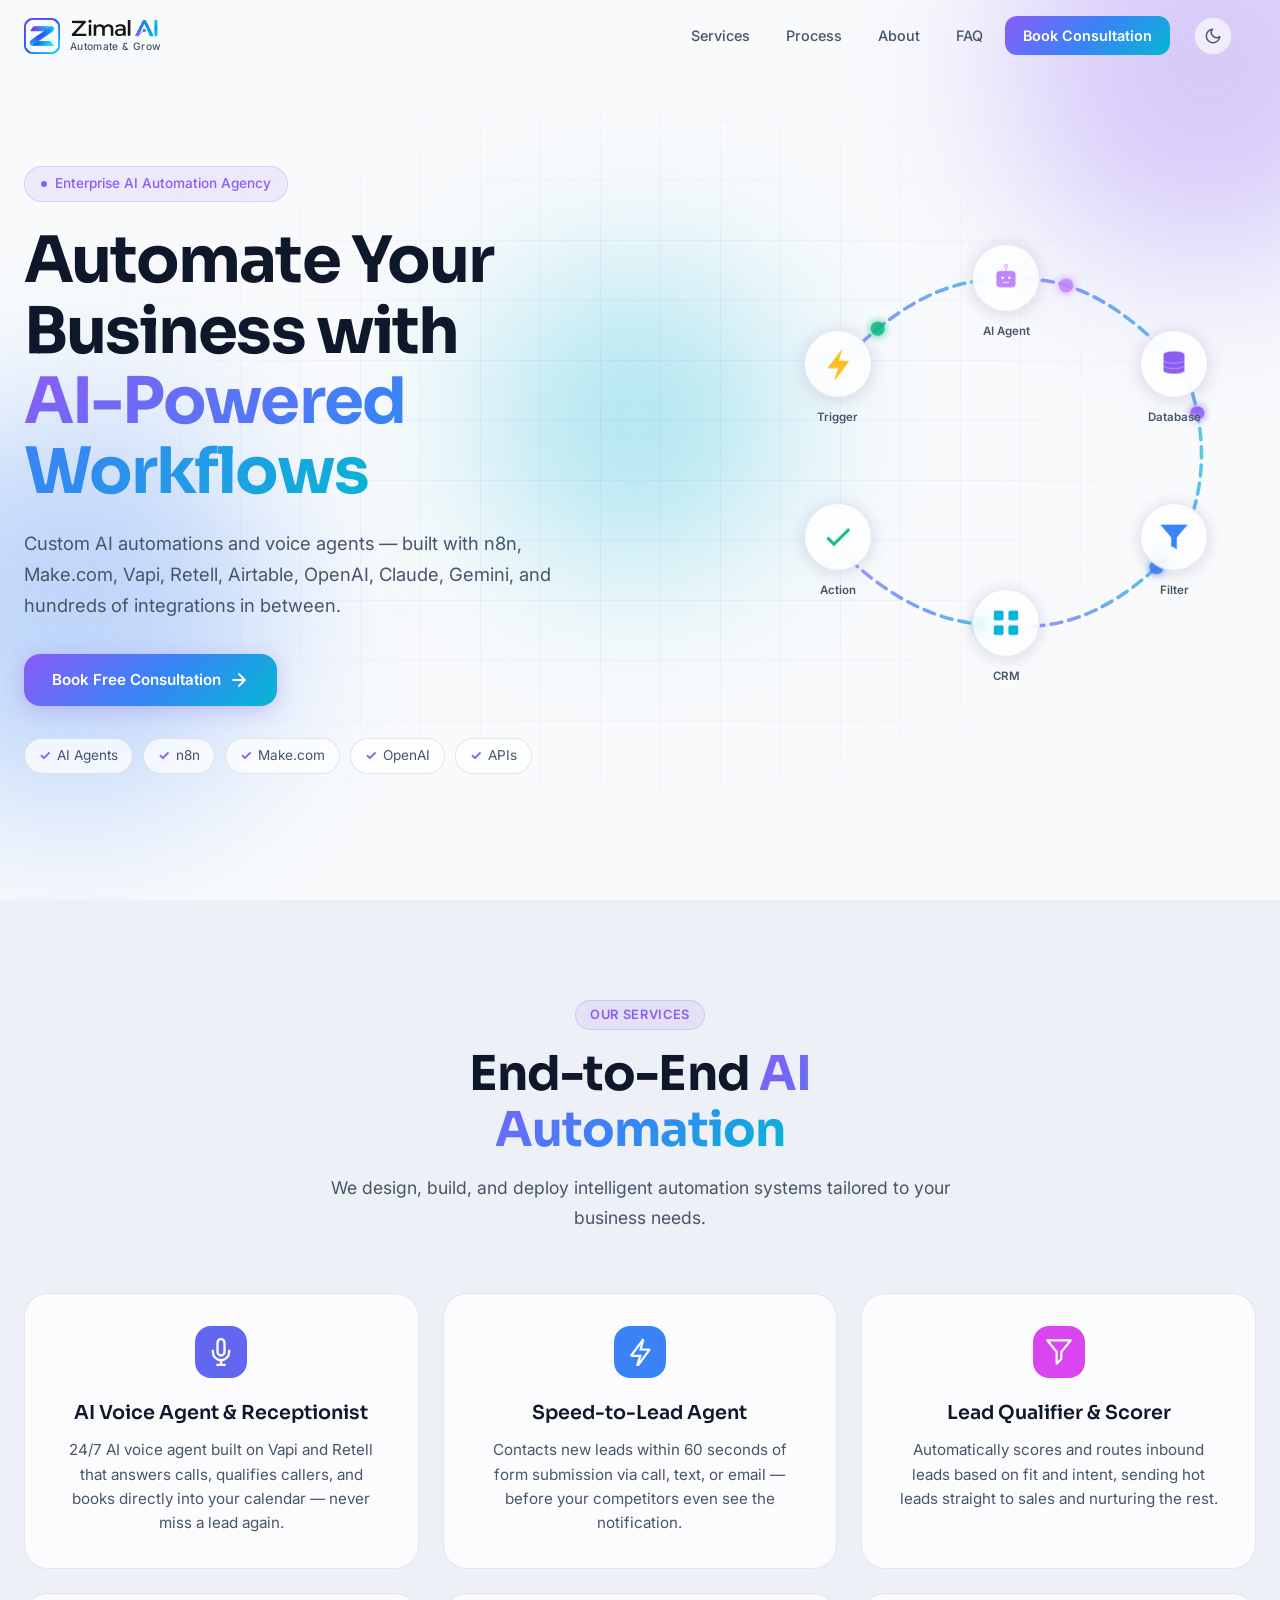
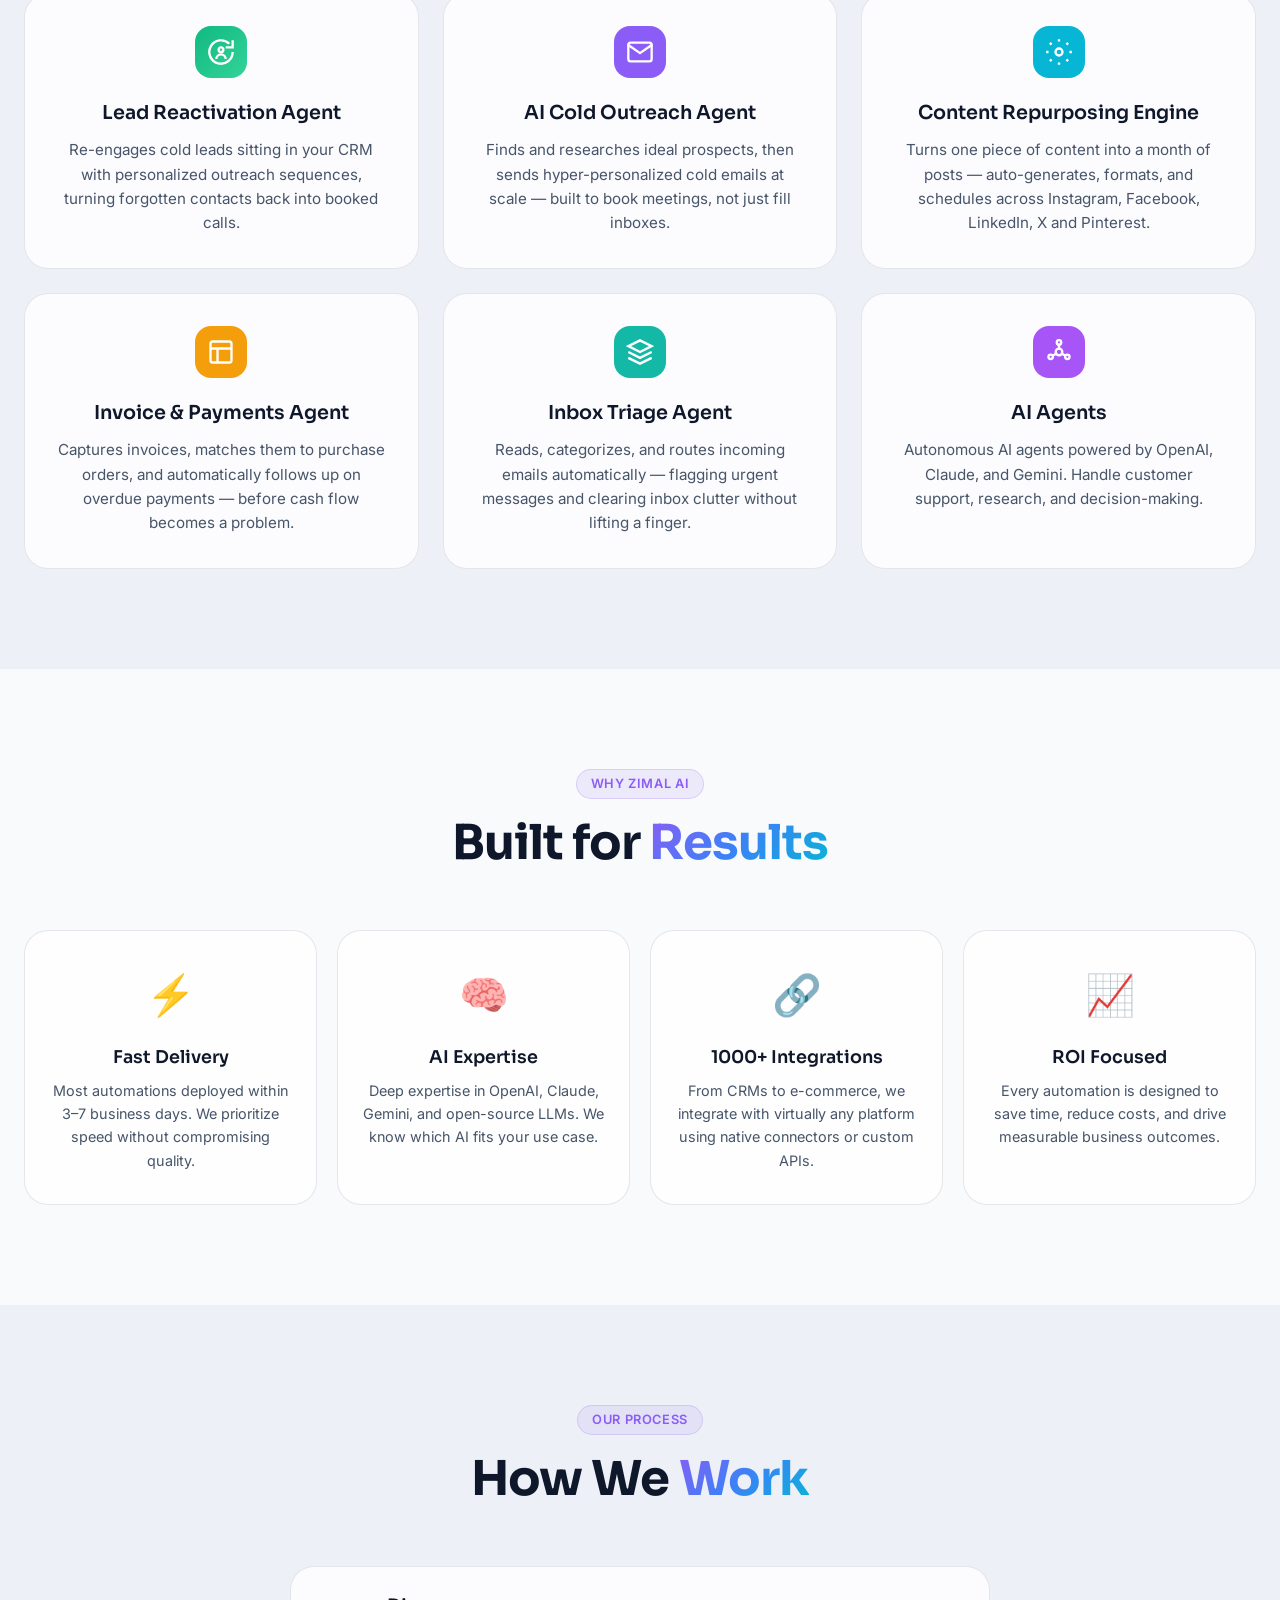
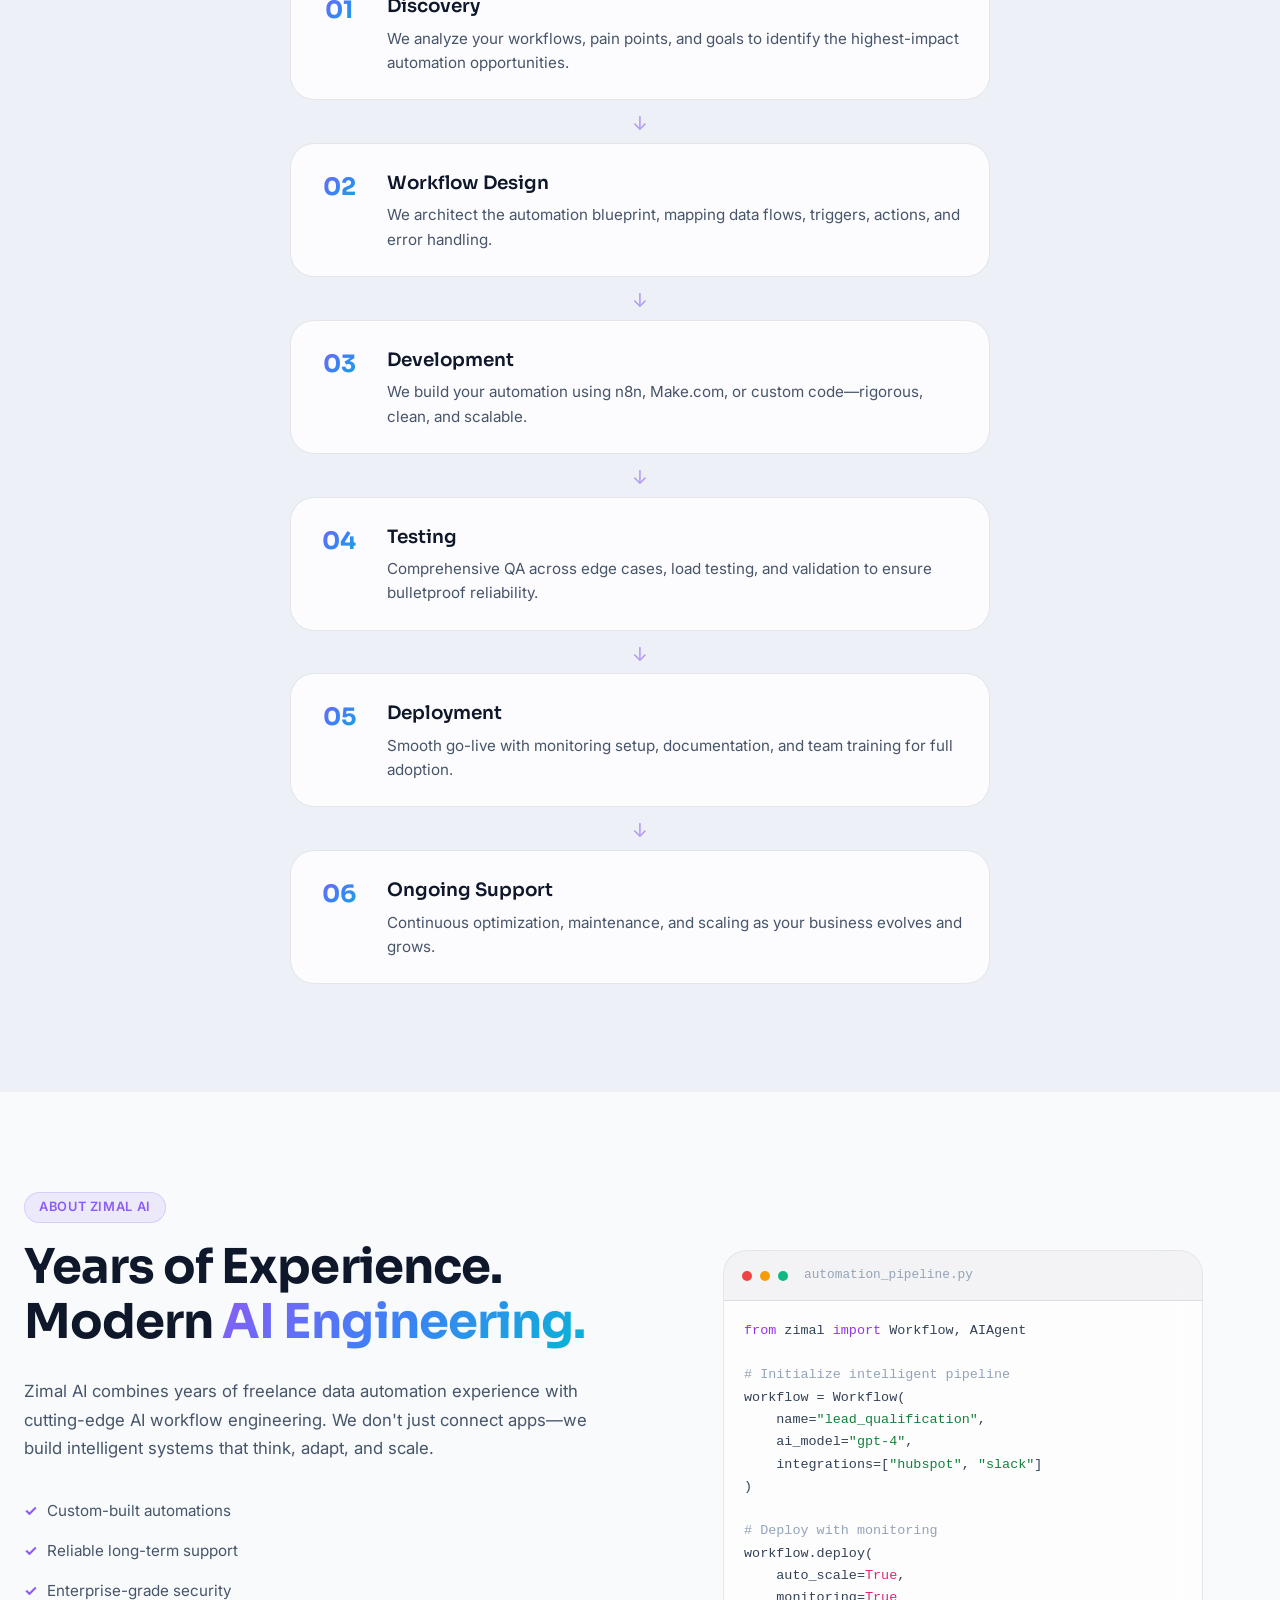
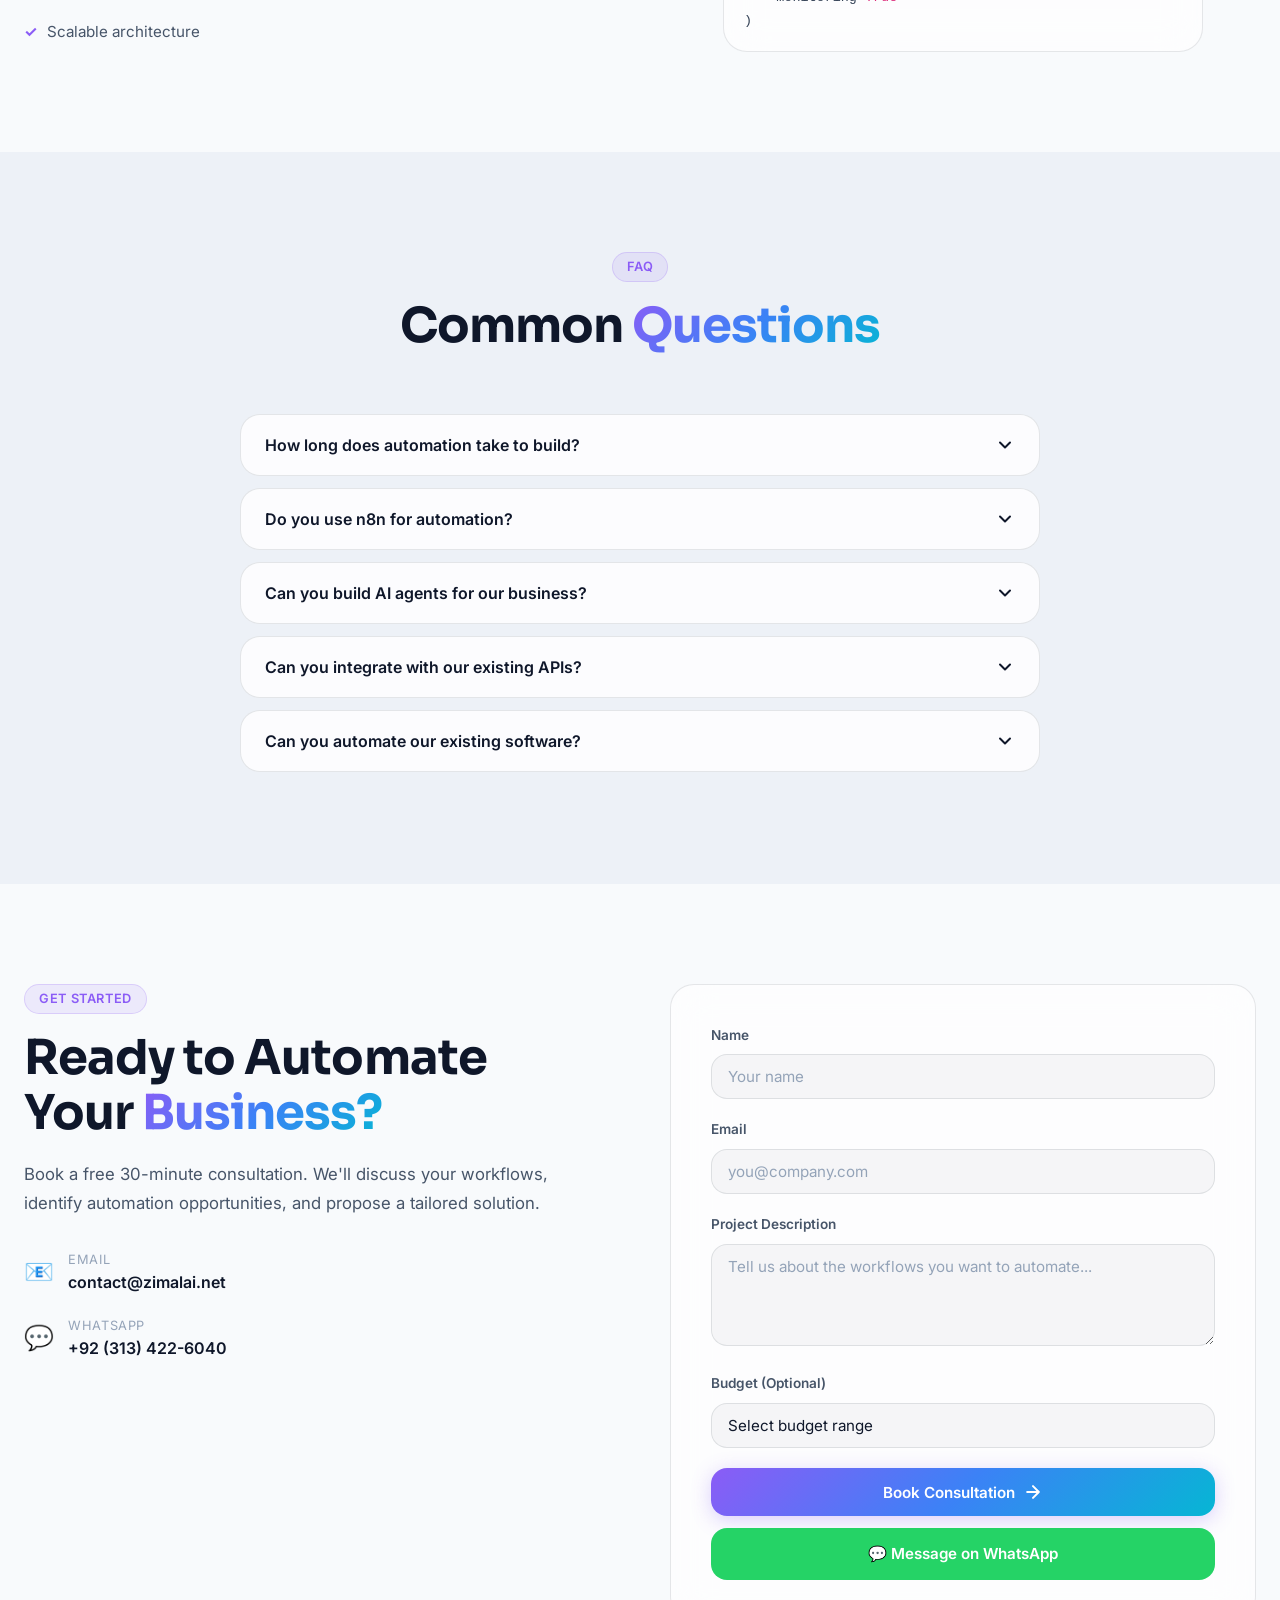
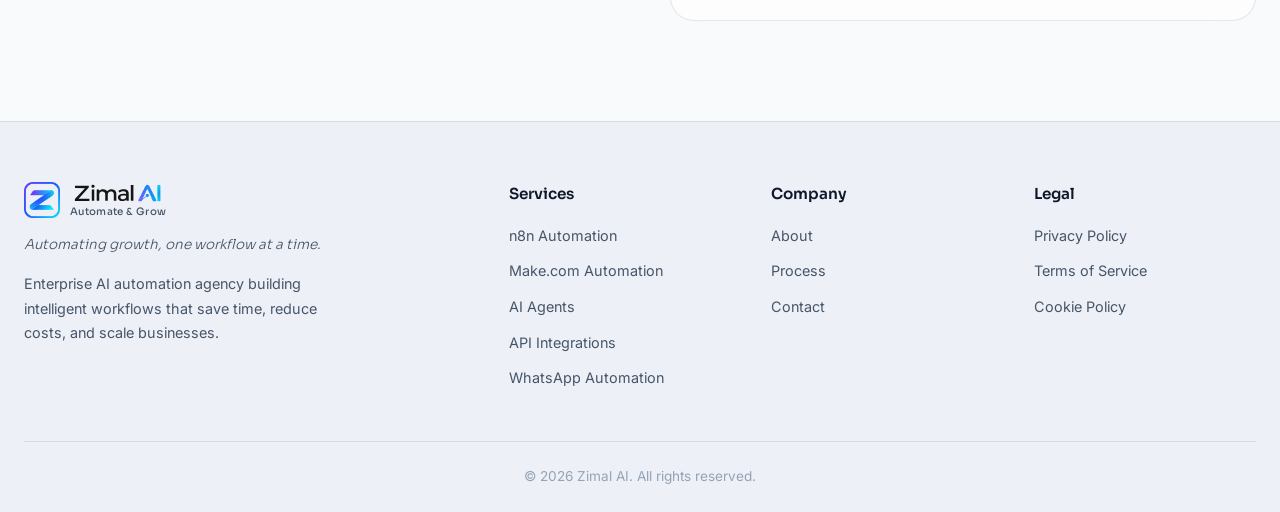
==== index.html @ da80bb8b "Initial website upload" ====
<!DOCTYPE html>
<html lang="en">
<head>
    <meta charset="UTF-8">
    <meta name="viewport" content="width=device-width, initial-scale=1.0">
    <script>
        /* Theme guard: only redirect when dark is EXPLICITLY stored.
           If storage is empty/unavailable (e.g. file://), stay on this page. */
        (function () {
            try {
                if (localStorage.getItem('zimal-theme') === 'dark') {
                    location.replace('dark-mode/index.html');
                }
            } catch (e) {}
        })();
    </script>

    <meta name="description" content="Zimal AI - Enterprise AI Automation Agency specializing in n8n, Make.com, AI Agents, and custom workflow automation.">
    <meta name="keywords" content="AI automation, n8n, Make.com, workflow automation, AI agents, API integration">
    <title>Zimal AI — Enterprise AI Automation Agency</title>
    <link rel="preconnect" href="https://fonts.googleapis.com">
    <link rel="preconnect" href="https://fonts.gstatic.com" crossorigin>
    <link href="https://fonts.googleapis.com/css2?family=Inter:wght@300;400;450;500;600;700;800;900&family=Sora:wght@400;500;600;700;800&display=swap" rel="stylesheet">
    <link href="https://fonts.googleapis.com/css2?family=Inter:wght@300;400;500;600;700;800;900&family=Outfit:wght@400;500;600;700;800&display=swap" rel="stylesheet">
    <link rel="stylesheet" href="css/style.css">
    <link rel="icon" type="image/png" href="img/favicon.png?v=3">
</head>
<body>
    <!-- Navigation -->
    <nav class="navbar" id="navbar">
        <div class="nav-container">
            <a href="#" class="nav-logo">
                <img src="img/favicon.png" alt="Zimal AI icon" class="logo-icon-img">
                <div class="logo-text-group">
                    <img src="img/logo-icon.svg" alt="Zimal AI" class="logo-wordmark-img">
                    <span class="logo-tagline">Automate <span class="amp">&amp;</span> Grow</span>
                </div>
            </a>
            <div class="nav-links" id="navLinks">
                <a href="#services" class="nav-link">Services</a>
                <a href="#process" class="nav-link">Process</a>
                <a href="#about" class="nav-link">About</a>
                <a href="#faq" class="nav-link">FAQ</a>
                <a href="#contact" class="nav-link nav-cta">Book Consultation</a>
            </div>
            <div class="nav-actions">
                <button class="theme-toggle" id="themeToggle" aria-label="Switch to dark mode" title="Switch to dark mode">
                    <svg width="18" height="18" viewBox="0 0 24 24" fill="none" stroke="currentColor" stroke-width="2" stroke-linecap="round" stroke-linejoin="round"><path d="M21 12.79A9 9 0 1 1 11.21 3 7 7 0 0 0 21 12.79z"/></svg>
                </button>
                <button class="nav-toggle" id="navToggle" aria-label="Toggle navigation">
                    <span></span><span></span><span></span>
                </button>
            </div>
        </div>
    </nav>

    <!-- Hero Section -->
    <section class="hero" id="hero">
        <div class="hero-bg">
            <div class="gradient-orb orb-1"></div>
            <div class="gradient-orb orb-2"></div>
            <div class="gradient-orb orb-3"></div>
        </div>
        <div class="hero-grid"></div>
        <div class="container hero-container">
            <div class="hero-content">
                <div class="hero-badge" data-animate="fade-up">
                    <span class="badge-dot"></span>
                    Enterprise AI Automation Agency
                </div>
                <h1 class="hero-title" data-animate="fade-up" data-delay="100">
                    Automate Your Business with<br>
                    <span class="gradient-text">AI-Powered Workflows</span>
                </h1>
                <p class="hero-subtitle" data-animate="fade-up" data-delay="200">
                    Custom AI automations and voice agents — built with n8n, Make.com, Vapi, Retell, Airtable, OpenAI, Claude, Gemini, and hundreds of integrations in between.
                </p>
                <div class="hero-ctas" data-animate="fade-up" data-delay="300">
                    <a href="#contact" class="btn btn-primary">
                        <span>Book Free Consultation</span>
                        <svg width="20" height="20" viewBox="0 0 20 20" fill="none"><path d="M4.167 10h11.666m0 0L10 4.167M15.833 10L10 15.833" stroke="currentColor" stroke-width="2" stroke-linecap="round" stroke-linejoin="round"/></svg>
                    </a>
                </div>
                <div class="hero-badges" data-animate="fade-up" data-delay="400">
                    <div class="tech-badge"><span class="check">✓</span> AI Agents</div>
                    <div class="tech-badge"><span class="check">✓</span> n8n</div>
                    <div class="tech-badge"><span class="check">✓</span> Make.com</div>
                    <div class="tech-badge"><span class="check">✓</span> OpenAI</div>
                    <div class="tech-badge"><span class="check">✓</span> APIs</div>
                </div>
            </div>
            <div class="hero-visual" data-animate="fade-left" data-delay="200">
                <div class="workflow-canvas">
                    <!--
                    ════════════════════════════════════════════════════════════════
                    WORKFLOW COORDINATE SYSTEM  —  6 NODES  —  SVG viewBox 400×300
                    ════════════════════════════════════════════════════════════════
                    Node Centers (SVG x,y  →  CSS left%, top%):
                    ┌───────────┬─────────────┬────────────┬─────────────┐
                    │ Node      │ SVG (x,y)   │ CSS left%  │ CSS top%    │
                    ├───────────┼─────────────┼────────────┼─────────────┤
                    │ Trigger   │ (63.9,184.2)│ 15.97%     │ 61.40%      │
                    │ AI Agent  │ (130.7,67.8)│ 32.67%     │ 22.60%      │
                    │ Database  │ (270.3,42.1)│ 67.58%     │ 14.03%      │
                    │ Filter    │ (357.6,122.2)│ 89.40%    │ 40.73%      │
                    │ CRM       │ (307.8,231.5)│ 76.95%    │ 77.17%      │
                    │ Action    │ (146.7,250.8)│ 36.67%    │ 83.60%      │
                    └───────────┴─────────────┴────────────┴─────────────┘
                    NOTE: All coordinates rotated 10° clockwise around (200,150)
                    ════════════════════════════════════════════════════════════════
                    -->

                    <!-- Node 1: Trigger — Golden Yellow fill + hairline white outline -->
                    <div class="workflow-node node-trigger" data-node="1">
                        <div class="node-circle">
                            <svg width="32" height="32" viewBox="0 0 24 24" fill="#FBBF24" stroke="#FBBF24" stroke-width="0.3" stroke-linejoin="round">
                                <path d="M14.35 1.8 4.7 14.7a.34.34 0 0 0 .27.54h7.34l-2.62 7.91a.34.34 0 0 0 .61.25l9.61-12.97a.34.34 0 0 0-.27-.54l-7.09-.06 2.14-7.98a.34.34 0 0 0-.32-.32Z"/>
                            </svg>
                        </div>
                        <div class="node-label">Trigger</div>
                    </div>

                    <!-- Node 2: AI Agent — Clean robot face + hairline white outline -->
                    <div class="workflow-node node-ai" data-node="2">
                        <div class="node-circle">
                            <svg width="32" height="32" viewBox="0 0 24 24" fill="#C084FC" stroke="#C084FC" stroke-width="0.3" stroke-linejoin="round">
                                <!-- Antenna -->
                                <line x1="12" y1="3" x2="12" y2="7" stroke="#C084FC" stroke-width="0.6" stroke-linecap="round"/>
                                <circle cx="12" cy="3" r="1.2" fill="white" stroke="#C084FC" stroke-width="0.6"/>
                                <!-- Head -->
                                <rect x="5" y="7" width="14" height="12" rx="2.5"/>
                                <!-- Eyes (small, proportional) -->
                                <circle cx="9.5" cy="12" r="1" fill="white" stroke="none"/>
                                <circle cx="14.5" cy="12" r="1" fill="white" stroke="none"/>
                                <!-- Mouth (thin line) -->
                                <line x1="10" y1="15.5" x2="14" y2="15.5" stroke="white" stroke-width="0.6" stroke-linecap="round"/>
                            </svg>
                        </div>
                        <div class="node-label">AI Agent</div>
                    </div>

                    <!-- Node 3: Database — 4-stack cylinder + hairline white outline -->
                    <div class="workflow-node node-db" data-node="3">
                        <div class="node-circle">
                            <svg width="32" height="32" viewBox="0 0 24 24" fill="#8B5CF6" stroke="white" stroke-width="0.3" stroke-linejoin="round">
                                <!-- Top cap -->
                                <ellipse cx="12" cy="5" rx="8" ry="2.5"/>
                                <!-- Side outline -->
                                <path d="M4 5v12c0 1.38 3.58 2.5 8 2.5s8-1.12 8-2.5V5"/>
                                <!-- Stack lines -->
                                <path d="M4 9c0 1.38 3.58 2.5 8 2.5s8-1.12 8-2.5"/>
                                <path d="M4 13c0 1.38 3.58 2.5 8 2.5s8-1.12 8-2.5"/>
                                <path d="M4 17c0 1.38 3.58 2.5 8 2.5s8-1.12 8-2.5"/>
                            </svg>
                        </div>
                        <div class="node-label">Database</div>
                    </div>

                    <!-- Node 4: Filter — Blue fill + hairline white outline -->
                    <div class="workflow-node node-filter" data-node="4">
                        <div class="node-circle">
                            <svg width="32" height="32" viewBox="0 0 24 24" fill="#3B82F6" stroke="#3B82F6" stroke-width="0.3" stroke-linejoin="round">
                                <polygon points="22 3 2 3 10 12.46 10 19 14 21 14 12.46 22 3"/>
                            </svg>
                        </div>
                        <div class="node-label">Filter</div>
                    </div>

                    <!-- Node 5: CRM — Cyan fill + hairline white outline -->
                    <div class="workflow-node node-crm" data-node="5">
                        <div class="node-circle">
                            <svg width="32" height="32" viewBox="0 0 24 24" fill="#06B6D4" stroke="#06B6D4" stroke-width="0.3" stroke-linejoin="round">
                                <rect x="3" y="3" width="7" height="7" rx="1"/>
                                <rect x="14" y="3" width="7" height="7" rx="1"/>
                                <rect x="14" y="14" width="7" height="7" rx="1"/>
                                <rect x="3" y="14" width="7" height="7" rx="1"/>
                            </svg>
                        </div>
                        <div class="node-label">CRM</div>
                    </div>

                    <!-- Node 6: Action — Proper checkmark tick + hairline white outline -->
                    <div class="workflow-node node-action" data-node="6">
                        <div class="node-circle">
                            <svg width="32" height="32" viewBox="0 0 24 24" fill="#10B981" stroke="#10B981" stroke-width="0.3" stroke-linecap="round" stroke-linejoin="round">
                                <path d="M9 16.17L4.83 12l-1.42 1.41L9 19 21 7l-1.41-1.41L9 16.17z"/>
                            </svg>
                        </div>
                        <div class="node-label">Action</div>
                    </div>

                    <!-- SVG Connection Lines -->
                    <svg class="connection-lines" viewBox="0 0 400 300" preserveAspectRatio="xMidYMid meet">
                        <defs>
                            <linearGradient id="lineGrad" x1="0%" y1="0%" x2="100%" y2="0%">
                                <stop offset="0%" stop-color="#8B5CF6" stop-opacity="0.9"/>
                                <stop offset="50%" stop-color="#3B82F6" stop-opacity="0.95"/>
                                <stop offset="100%" stop-color="#06B6D4" stop-opacity="0.9"/>
                            </linearGradient>
                            <filter id="lineGlow" x="-50%" y="-50%" width="200%" height="200%">
                                <feGaussianBlur stdDeviation="3" result="blur"/>
                                <feMerge>
                                    <feMergeNode in="blur"/>
                                    <feMergeNode in="SourceGraphic"/>
                                </feMerge>
                            </filter>
                        </defs>

                        <!-- 1. Trigger(63.9,184.2) → AI Agent(130.7,67.8) -->
                        <path class="conn-line" d="M70,99 Q136,21 200,26" />

                        <!-- 2. AI Agent(130.7,67.8) → Database(270.3,42.1) -->
                        <path class="conn-line" d="M200,26 Q264,17 329.1,94" />

                        <!-- 3. Database(270.3,42.1) → Filter(357.6,122.2) -->
                        <path class="conn-line" d="M329.1,94 Q352,157.5 325.1,213" />

                        <!-- 4. Filter(357.6,122.2) → CRM(307.8,231.5) -->
                        <path class="conn-line" d="M325.1,213 Q264,281 200,272" />

                        <!-- 5. CRM(307.8,231.5) → Action(146.7,250.8) -->
                        <path class="conn-line" d="M200,272 Q136,275 79,216" />

                        <!-- Animated Data Packets -->
                        <circle class="data-packet" r="5" fill="#10B981" filter="url(#lineGlow)">
                            <animateMotion dur="2.0s" repeatCount="indefinite" path="M70,99 Q136,21 200,26"/>
                        </circle>
                        <circle class="data-packet" r="5" fill="#C084FC" filter="url(#lineGlow)">
                            <animateMotion dur="2.1s" repeatCount="indefinite" path="M200,26 Q264,17 329.1,94"/>
                        </circle>
                        <circle class="data-packet" r="5" fill="#8B5CF6" filter="url(#lineGlow)">
                            <animateMotion dur="2.2s" repeatCount="indefinite" path="M329.1,94 Q352,157.5 325.1,213"/>
                        </circle>
                        <circle class="data-packet" r="5" fill="#3B82F6" filter="url(#lineGlow)">
                            <animateMotion dur="2.3s" repeatCount="indefinite" path="M325.1,213 Q264,281 200,272"/>
                        </circle>
                        <circle class="data-packet" r="5" fill="#06B6D4" filter="url(#lineGlow)">
                            <animateMotion dur="2.4s" repeatCount="indefinite" path="M200,272 Q136,275 79,216"/>
                        </circle>
                    </svg>
                </div>
            </div>
        </div>
    </section>

    <!-- Services Section -->
    <section class="services" id="services">
        <div class="container">
            <div class="section-header" data-animate="fade-up">
                <span class="section-tag">Our Services</span>
                <h2 class="section-title">End-to-End <span class="gradient-text">AI Automation</span></h2>
                <p class="section-subtitle">We design, build, and deploy intelligent automation systems tailored to your business needs.</p>
            </div>
            <div class="services-grid">
                <div class="service-card" data-animate="fade-up" data-delay="0">
                    <div class="service-icon" style="background: linear-gradient(135deg, #6366F1 0%, #6366F1 100%);">
                        <svg width="28" height="28" viewBox="0 0 24 24" fill="none" stroke="white" stroke-width="2"><path d="M12 1a3 3 0 0 0-3 3v8a3 3 0 0 0 6 0V4a3 3 0 0 0-3-3z"/><path d="M19 10v2a7 7 0 0 1-14 0v-2"/><line x1="12" y1="19" x2="12" y2="23"/><line x1="8" y1="23" x2="16" y2="23"/></svg>
                    </div>
                    <h3>AI Voice Agent & Receptionist</h3>
                    <p>24/7 AI voice agent built on Vapi and Retell that answers calls, qualifies callers, and books directly into your calendar — never miss a lead again.</p>
                </div>
                <div class="service-card" data-animate="fade-up" data-delay="100">
                    <div class="service-icon" style="background: linear-gradient(135deg, #3B82F6 0%, #3B82F6 100%);">
                        <svg width="28" height="28" viewBox="0 0 24 24" fill="none" stroke="white" stroke-width="1.9"><path d="M14.35 1.8 4.7 14.7a.34.34 0 0 0 .27.54h7.34l-2.62 7.91a.34.34 0 0 0 .61.25l9.61-12.97a.34.34 0 0 0-.27-.54l-7.09-.06 2.14-7.98a.34.34 0 0 0-.32-.32Z"/></svg>
                    </div>
                    <h3>Speed-to-Lead Agent</h3>
                    <p>Contacts new leads within 60 seconds of form submission via call, text, or email — before your competitors even see the notification.</p>
                </div>
                <div class="service-card" data-animate="fade-up" data-delay="200">
                    <div class="service-icon" style="background: linear-gradient(135deg, #D946EF 0%, #D946EF 100%);">
                        <svg width="28" height="28" viewBox="0 0 24 24" fill="none" stroke="white" stroke-width="1.9" stroke-linecap="round" stroke-linejoin="round"><path d="M2 2h20l-8 10v6l-4 4v-10L2 2z"/></svg>
                    </div>
                    <h3>Lead Qualifier & Scorer</h3>
                    <p>Automatically scores and routes inbound leads based on fit and intent, sending hot leads straight to sales and nurturing the rest.</p>
                </div>
                <div class="service-card" data-animate="fade-up" data-delay="300">
                    <div class="service-icon" style="background: linear-gradient(135deg, #10B981 0%, #34D399 100%);">
                        <svg width="28" height="28" viewBox="0 0 24 24" fill="none" stroke="white" stroke-width="2"><path d="M22 12a10 10 0 1 1-2.93-7.07"/><path d="M22 2v6h-6"/><circle cx="12" cy="10" r="2"/><path d="M8 18a4 4 0 0 1 8 0"/></svg>
                    </div>
                    <h3>Lead Reactivation Agent</h3>
                    <p>Re-engages cold leads sitting in your CRM with personalized outreach sequences, turning forgotten contacts back into booked calls.</p>
                </div>
                <div class="service-card" data-animate="fade-up" data-delay="400">
                    <div class="service-icon" style="background: linear-gradient(135deg, #8B5CF6 0%, #8B5CF6 100%);">
                        <svg width="28" height="28" viewBox="0 0 24 24" fill="none" stroke="white" stroke-width="2" stroke-linecap="round" stroke-linejoin="round"><rect x="2" y="4" width="20" height="16" rx="2"/><path d="m2 6 10 7L22 6"/></svg>
                    </div>
                    <h3>AI Cold Outreach Agent</h3>
                    <p>Finds and researches ideal prospects, then sends hyper-personalized cold emails at scale — built to book meetings, not just fill inboxes.</p>
                </div>
                <div class="service-card" data-animate="fade-up" data-delay="500">
                    <div class="service-icon" style="background: linear-gradient(135deg, #06B6D4 0%, #06B6D4 100%);">
                        <svg width="28" height="28" viewBox="0 0 24 24" fill="none" stroke="white" stroke-width="2"><circle cx="12" cy="12" r="3"/><path d="M12 1v2m0 18v2M4.22 4.22l1.42 1.42m12.72 12.72l1.42 1.42M1 12h2m18 0h2M4.22 19.78l1.42-1.42M18.36 5.64l1.42-1.42"/></svg>
                    </div>
                    <h3>Content Repurposing Engine</h3>
                    <p>Turns one piece of content into a month of posts — auto-generates, formats, and schedules across Instagram, Facebook, LinkedIn, X and Pinterest.</p>
                </div>
                <div class="service-card" data-animate="fade-up" data-delay="500">
                    <div class="service-icon" style="background: linear-gradient(135deg, #F59E0B 0%, #F59E0B 100%);">
                        <svg width="28" height="28" viewBox="0 0 24 24" fill="none" stroke="white" stroke-width="2"><rect x="3" y="3" width="18" height="18" rx="2"/><path d="M3 9h18"/><path d="M9 21V9"/></svg>
                    </div>
                    <h3>Invoice & Payments Agent</h3>
                    <p>Captures invoices, matches them to purchase orders, and automatically follows up on overdue payments — before cash flow becomes a problem.</p>
                </div>
                <div class="service-card" data-animate="fade-up" data-delay="500">
                    <div class="service-icon" style="background: linear-gradient(135deg, #14B8A6 0%, #14B8A6 100%);">
                        <svg width="28" height="28" viewBox="0 0 24 24" fill="none" stroke="white" stroke-width="2"><path d="M12 2L2 7l10 5 10-5-10-5z"/><path d="M2 17l10 5 10-5"/><path d="M2 12l10 5 10-5"/></svg>
                    </div>
                    <h3>Inbox Triage Agent</h3>
                    <p>Reads, categorizes, and routes incoming emails automatically — flagging urgent messages and clearing inbox clutter without lifting a finger.</p>
                </div>
                <div class="service-card" data-animate="fade-up" data-delay="500">
                    <div class="service-icon" style="background: linear-gradient(135deg, #A855F7 0%, #A855F7 100%);">
                        <svg width="28" height="28" viewBox="0 0 24 24" fill="none" stroke="white" stroke-width="2" stroke-linecap="round" stroke-linejoin="round"><circle cx="12" cy="12" r="2.85"/><circle cx="12" cy="3.75" r="1.9"/><circle cx="4.85" cy="16.15" r="1.9"/><circle cx="19.15" cy="16.15" r="1.9"/><path d="M12 9.15V5.65M9.55 13.45l-2.8 1.65M14.45 13.45l2.8 1.65"/></svg>
                    </div>
                    <h3>AI Agents</h3>
                    <p>Autonomous AI agents powered by OpenAI, Claude, and Gemini. Handle customer support, research, and decision-making.</p>
                </div>
            </div>
        </div>
    </section>

    <!-- Why Choose Us -->
    <section class="why-us" id="why-us">
        <div class="container">
            <div class="section-header" data-animate="fade-up">
                <span class="section-tag">Why Zimal AI</span>
                <h2 class="section-title">Built for <span class="gradient-text">Results</span></h2>
            </div>
            <div class="why-grid">
                <div class="why-card" data-animate="fade-up" data-delay="0">
                    <div class="why-icon">⚡</div>
                    <h3>Fast Delivery</h3>
                    <p>Most automations deployed within 3–7 business days. We prioritize speed without compromising quality.</p>
                </div>
                <div class="why-card" data-animate="fade-up" data-delay="100">
                    <div class="why-icon">🧠</div>
                    <h3>AI Expertise</h3>
                    <p>Deep expertise in OpenAI, Claude, Gemini, and open-source LLMs. We know which AI fits your use case.</p>
                </div>
                <div class="why-card" data-animate="fade-up" data-delay="200">
                    <div class="why-icon">🔗</div>
                    <h3>1000+ Integrations</h3>
                    <p>From CRMs to e-commerce, we integrate with virtually any platform using native connectors or custom APIs.</p>
                </div>
                <div class="why-card" data-animate="fade-up" data-delay="300">
                    <div class="why-icon">📈</div>
                    <h3>ROI Focused</h3>
                    <p>Every automation is designed to save time, reduce costs, and drive measurable business outcomes.</p>
                </div>
            </div>
        </div>
    </section>

    <!-- Process Section -->
    <section class="process" id="process">
        <div class="container">
            <div class="section-header" data-animate="fade-up">
                <span class="section-tag">Our Process</span>
                <h2 class="section-title">How We <span class="gradient-text">Work</span></h2>
            </div>
            <div class="process-timeline">
                <div class="process-step" data-animate="fade-up" data-delay="0">
                    <div class="step-number">01</div>
                    <div class="step-content">
                        <h3>Discovery</h3>
                        <p>We analyze your workflows, pain points, and goals to identify the highest-impact automation opportunities.</p>
                    </div>
                </div>
                <div class="process-arrow">↓</div>
                <div class="process-step" data-animate="fade-up" data-delay="100">
                    <div class="step-number">02</div>
                    <div class="step-content">
                        <h3>Workflow Design</h3>
                        <p>We architect the automation blueprint, mapping data flows, triggers, actions, and error handling.</p>
                    </div>
                </div>
                <div class="process-arrow">↓</div>
                <div class="process-step" data-animate="fade-up" data-delay="200">
                    <div class="step-number">03</div>
                    <div class="step-content">
                        <h3>Development</h3>
                        <p>We build your automation using n8n, Make.com, or custom code—rigorous, clean, and scalable.</p>
                    </div>
                </div>
                <div class="process-arrow">↓</div>
                <div class="process-step" data-animate="fade-up" data-delay="300">
                    <div class="step-number">04</div>
                    <div class="step-content">
                        <h3>Testing</h3>
                        <p>Comprehensive QA across edge cases, load testing, and validation to ensure bulletproof reliability.</p>
                    </div>
                </div>
                <div class="process-arrow">↓</div>
                <div class="process-step" data-animate="fade-up" data-delay="400">
                    <div class="step-number">05</div>
                    <div class="step-content">
                        <h3>Deployment</h3>
                        <p>Smooth go-live with monitoring setup, documentation, and team training for full adoption.</p>
                    </div>
                </div>
                <div class="process-arrow">↓</div>
                <div class="process-step" data-animate="fade-up" data-delay="500">
                    <div class="step-number">06</div>
                    <div class="step-content">
                        <h3>Ongoing Support</h3>
                        <p>Continuous optimization, maintenance, and scaling as your business evolves and grows.</p>
                    </div>
                </div>
            </div>
        </div>
    </section>

    <!-- About Section -->
    <section class="about" id="about">
        <div class="container">
            <div class="about-grid">
                <div class="about-content" data-animate="fade-right">
                    <span class="section-tag">About Zimal AI</span>
                    <h2 class="section-title">Years of Experience.<br>Modern <span class="gradient-text">AI Engineering.</span></h2>
                    <p>Zimal AI combines years of freelance data automation experience with cutting-edge AI workflow engineering. We don't just connect apps—we build intelligent systems that think, adapt, and scale.</p>
                    <ul class="about-features">
                        <li><span class="feature-check">✓</span> Custom-built automations</li>
                        <li><span class="feature-check">✓</span> Reliable long-term support</li>
                        <li><span class="feature-check">✓</span> Enterprise-grade security</li>
                        <li><span class="feature-check">✓</span> Scalable architecture</li>
                    </ul>
                </div>
                <div class="about-visual" data-animate="fade-left">
                    <div class="about-card glass">
                        <div class="about-card-header">
                            <div class="dot red"></div>
                            <div class="dot yellow"></div>
                            <div class="dot green"></div>
                            <span class="about-card-title">automation_pipeline.py</span>
                        </div>
                        <pre class="code-block"><code><span class="code-keyword">from</span> zimal <span class="code-keyword">import</span> Workflow, AIAgent

<span class="code-comment"># Initialize intelligent pipeline</span>
workflow = Workflow(
    name=<span class="code-string">"lead_qualification"</span>,
    ai_model=<span class="code-string">"gpt-4"</span>,
    integrations=[<span class="code-string">"hubspot"</span>, <span class="code-string">"slack"</span>]
)

<span class="code-comment"># Deploy with monitoring</span>
workflow.deploy(
    auto_scale=<span class="code-bool">True</span>,
    monitoring=<span class="code-bool">True</span>
)</code></pre>
                    </div>
                </div>
            </div>
        </div>
    </section>

    <!-- FAQ Section -->
    <section class="faq" id="faq">
        <div class="container">
            <div class="section-header" data-animate="fade-up">
                <span class="section-tag">FAQ</span>
                <h2 class="section-title">Common <span class="gradient-text">Questions</span></h2>
            </div>
            <div class="faq-list" data-animate="fade-up">
                <div class="faq-item">
                    <button class="faq-question" aria-expanded="false">
                        <span>How long does automation take to build?</span>
                        <svg class="faq-icon" width="20" height="20" viewBox="0 0 20 20" fill="none"><path d="M5 7.5l5 5 5-5" stroke="currentColor" stroke-width="2" stroke-linecap="round" stroke-linejoin="round"/></svg>
                    </button>
                    <div class="faq-answer">
                        <p>Most standard automations are delivered within 3–7 business days. Complex enterprise workflows with multiple integrations may take 1–2 weeks. We provide a detailed timeline during our discovery call.</p>
                    </div>
                </div>
                <div class="faq-item">
                    <button class="faq-question" aria-expanded="false">
                        <span>Do you use n8n for automation?</span>
                        <svg class="faq-icon" width="20" height="20" viewBox="0 0 20 20" fill="none"><path d="M5 7.5l5 5 5-5" stroke="currentColor" stroke-width="2" stroke-linecap="round" stroke-linejoin="round"/></svg>
                    </button>
                    <div class="faq-answer">
                        <p>Yes, n8n is one of our primary tools. We also work with Make.com, Zapier, and custom Python/Node.js solutions depending on your requirements, data privacy needs, and scalability goals.</p>
                    </div>
                </div>
                <div class="faq-item">
                    <button class="faq-question" aria-expanded="false">
                        <span>Can you build AI agents for our business?</span>
                        <svg class="faq-icon" width="20" height="20" viewBox="0 0 20 20" fill="none"><path d="M5 7.5l5 5 5-5" stroke="currentColor" stroke-width="2" stroke-linecap="round" stroke-linejoin="round"/></svg>
                    </button>
                    <div class="faq-answer">
                        <p>Absolutely. We build AI agents using OpenAI, Claude, Gemini, and open-source models. These agents can handle customer support, data research, content generation, decision-making, and more.</p>
                    </div>
                </div>
                <div class="faq-item">
                    <button class="faq-question" aria-expanded="false">
                        <span>Can you integrate with our existing APIs?</span>
                        <svg class="faq-icon" width="20" height="20" viewBox="0 0 20 20" fill="none"><path d="M5 7.5l5 5 5-5" stroke="currentColor" stroke-width="2" stroke-linecap="round" stroke-linejoin="round"/></svg>
                    </button>
                    <div class="faq-answer">
                        <p>Yes, we integrate with REST APIs, GraphQL, webhooks, and SOAP services. Whether you have a custom internal API or need to connect to third-party services, we handle the full integration.</p>
                    </div>
                </div>
                <div class="faq-item">
                    <button class="faq-question" aria-expanded="false">
                        <span>Can you automate our existing software?</span>
                        <svg class="faq-icon" width="20" height="20" viewBox="0 0 20 20" fill="none"><path d="M5 7.5l5 5 5-5" stroke="currentColor" stroke-width="2" stroke-linecap="round" stroke-linejoin="round"/></svg>
                    </button>
                    <div class="faq-answer">
                        <p>Most likely yes. If your software has an API, webhook support, or integration capabilities, we can automate it. For legacy systems without APIs, we can explore RPA (Robotic Process Automation) solutions.</p>
                    </div>
                </div>
            </div>
        </div>
    </section>

    <!-- Contact Section -->
    <section class="contact" id="contact">
        <div class="container">
            <div class="contact-wrapper">
                <div class="contact-content" data-animate="fade-right">
                    <span class="section-tag">Get Started</span>
                    <h2 class="section-title">Ready to Automate<br>Your <span class="gradient-text">Business?</span></h2>
                    <p>Book a free 30-minute consultation. We'll discuss your workflows, identify automation opportunities, and propose a tailored solution.</p>
                    <div class="contact-info">
                        <div class="contact-item">
                            <div class="contact-icon">📧</div>
                            <div>
                                <div class="contact-label">Email</div>
                                <div class="contact-value">contact@zimalai.net</div>
                            </div>
                        </div>
                        <div class="contact-item">
                            <div class="contact-icon">💬</div>
                            <div>
                                <div class="contact-label">WhatsApp</div>
                                <div class="contact-value">+92 (313) 422-6040</div>
                            </div>
                        </div>
                    </div>
                </div>
                <div class="contact-form-wrapper" data-animate="fade-left">
                    <form class="contact-form glass" id="contactForm">
                        <div class="form-group">
                            <label for="name">Name</label>
                            <input type="text" id="name" name="name" placeholder="Your name" required>
                        </div>
                        <div class="form-group">
                            <label for="email">Email</label>
                            <input type="email" id="email" name="email" placeholder="you@company.com" required>
                        </div>
                        <div class="form-group">
                            <label for="project">Project Description</label>
                            <textarea id="project" name="project" rows="4" placeholder="Tell us about the workflows you want to automate..." required></textarea>
                        </div>
                        <div class="form-group">
                            <label for="budget">Budget (Optional)</label>
                            <select id="budget" name="budget">
                                <option value="">Select budget range</option>
                                <option value="1k-5k">$1,000 – $5,000</option>
                                <option value="5k-10k">$5,000 – $10,000</option>
                                <option value="10k-25k">$10,000 – $25,000</option>
                                <option value="25k+">$25,000+</option>
                            </select>
                        </div>
                        <div class="form-actions">
                            <button type="submit" class="btn btn-primary btn-full">
                                <span>Book Consultation</span>
                                <svg width="20" height="20" viewBox="0 0 20 20" fill="none"><path d="M4.167 10h11.666m0 0L10 4.167M15.833 10L10 15.833" stroke="currentColor" stroke-width="2" stroke-linecap="round" stroke-linejoin="round"/></svg>
                            </button>
                            <a href="https://wa.me/15550000000" class="btn btn-whatsapp btn-full" target="_blank" rel="noopener">
                                <span>💬 Message on WhatsApp</span>
                            </a>
                        </div>
                    </form>
                </div>
            </div>
        </div>
    </section>

    <!-- Footer -->
    <footer class="footer">
        <div class="container">
            <div class="footer-grid">
                <div class="footer-brand">
                    <a href="#" class="footer-logo">
                        <img src="img/favicon.png" alt="Zimal AI icon" class="logo-icon-img">
                        <div class="logo-text-group">
                            <img src="img/logo-icon.svg" alt="Zimal AI" class="logo-wordmark-img">
                            <span class="logo-tagline">Automate <span class="amp">&amp;</span> Grow</span>
                        </div>
                    </a>
                    <p class="footer-tagline">Automating growth, one workflow at a time.</p>
                    <p class="footer-desc">Enterprise AI automation agency building intelligent workflows that save time, reduce costs, and scale businesses.</p>
                </div>
                <div class="footer-links-col">
                    <h4>Services</h4>
                    <ul>
                        <li><a href="#services">n8n Automation</a></li>
                        <li><a href="#services">Make.com Automation</a></li>
                        <li><a href="#services">AI Agents</a></li>
                        <li><a href="#services">API Integrations</a></li>
                        <li><a href="#services">WhatsApp Automation</a></li>
                    </ul>
                </div>
                <div class="footer-links-col">
                    <h4>Company</h4>
                    <ul>
                        <li><a href="#about">About</a></li>
                        <li><a href="#process">Process</a></li>
                        <li><a href="#contact">Contact</a></li>
                    </ul>
                </div>
                <div class="footer-links-col">
                    <h4>Legal</h4>
                    <ul>
                        <li><a href="#">Privacy Policy</a></li>
                        <li><a href="#">Terms of Service</a></li>
                        <li><a href="#">Cookie Policy</a></li>
                    </ul>
                </div>
            </div>
            <div class="footer-bottom">
                <p>© 2026 Zimal AI. All rights reserved.</p>
            </div>
        </div>
    </footer>

    <!-- Toast Notification -->
    <div class="toast" id="toast">
        <div class="toast-content">
            <span class="toast-icon">✓</span>
            <span class="toast-message">Message sent successfully!</span>
        </div>
    </div>

    <script src="js/main.js"></script>
</body>
</html>
---- css/style.css ----
/* ========================================
   Zimal AI — Premium SaaS Landing Page
   Dark Theme | Glassmorphism | Premium
   ======================================== */

/* CSS Variables */
:root {
    --bg-primary: #0a0a0f;
    --bg-secondary: #111118;
    --bg-tertiary: #16161f;
    --bg-card: rgba(22, 22, 31, 0.6);
    --bg-glass: rgba(255, 255, 255, 0.03);
    --border-glass: rgba(255, 255, 255, 0.08);
    --border-glow: rgba(139, 92, 246, 0.3);

    --text-primary: #f8fafc;
    --text-secondary: #94a3b8;
    --text-muted: #64748b;

    --accent-purple: #8B5CF6;
    --accent-blue: #3B82F6;
    --accent-cyan: #06B6D4;
    --accent-pink: #EC4899;

    --gradient-primary: linear-gradient(135deg, #8B5CF6 0%, #3B82F6 50%, #06B6D4 100%);
    --gradient-subtle: linear-gradient(135deg, rgba(139,92,246,0.1) 0%, rgba(59,130,246,0.1) 100%);

    --radius-sm: 12px;
    --radius-md: 16px;
    --radius-lg: 20px;
    --radius-xl: 24px;

    --shadow-sm: 0 1px 2px rgba(0,0,0,0.3);
    --shadow-md: 0 4px 20px rgba(0,0,0,0.4);
    --shadow-lg: 0 8px 40px rgba(0,0,0,0.5);
    --shadow-glow: 0 0 40px rgba(139, 92, 246, 0.15);

    --transition-fast: 0.15s ease;
    --transition-base: 0.3s ease;
    --transition-slow: 0.5s ease;

    --font-sans: 'Inter', -apple-system, BlinkMacSystemFont, sans-serif;
    --font-display: 'Sora', sans-serif;
}

/* Reset & Base */
*, *::before, *::after {
    margin: 0;
    padding: 0;
    box-sizing: border-box;
}

html {
    scroll-behavior: smooth;
    font-size: 16px;
}

body {
    font-family: var(--font-sans);
    background: var(--bg-primary);
    color: var(--text-primary);
    line-height: 1.6;
    overflow-x: hidden;
    -webkit-font-smoothing: antialiased;
    -moz-osx-font-smoothing: grayscale;
}

::selection {
    background: rgba(139, 92, 246, 0.3);
    color: var(--text-primary);
}

/* Scrollbar */
::-webkit-scrollbar {
    width: 8px;
}
::-webkit-scrollbar-track {
    background: var(--bg-primary);
}
::-webkit-scrollbar-thumb {
    background: var(--bg-tertiary);
    border-radius: 4px;
}
::-webkit-scrollbar-thumb:hover {
    background: var(--accent-purple);
}

/* Utility */
.container {
    max-width: 1280px;
    margin: 0 auto;
    padding: 0 24px;
}

.gradient-text {
    background: var(--gradient-primary);
    -webkit-background-clip: text;
    -webkit-text-fill-color: transparent;
    background-clip: text;
}

.glass {
    background: var(--bg-glass);
    backdrop-filter: blur(20px);
    -webkit-backdrop-filter: blur(20px);
    border: 1px solid var(--border-glass);
}

/* ========================================
   NAVIGATION
   ======================================== */
.navbar {
    position: fixed;
    top: 0;
    left: 0;
    right: 0;
    z-index: 1000;
    padding: 16px 0;
    transition: all var(--transition-base);
}

.navbar.scrolled {
    background: rgba(10, 10, 15, 0.85);
    backdrop-filter: blur(20px);
    -webkit-backdrop-filter: blur(20px);
    border-bottom: 1px solid var(--border-glass);
    padding: 12px 0;
}

.nav-container {
    max-width: 1280px;
    margin: 0 auto;
    padding: 0 24px;
    display: flex;
    align-items: center;
    justify-content: flex-start;
}

.nav-logo {
    display: flex;
    align-items: center;
    gap: 10px;
    text-decoration: none;
    color: var(--text-primary);
}

.logo-icon-img {
    width: 36px;
    height: 36px;
    display: block;
}

.logo-text-group {
    display: flex;
    flex-direction: column;
    line-height: 1.1;
}

.logo-wordmark-img {
    height: 20px;
    width: auto;
    display: block;
}

.logo-tagline {
    font-size: 0.64rem;
    font-weight: 500;
    letter-spacing: 0.35px;
    color: var(--text-secondary);
    margin-top: 3px;
}

.amp {
    font-family: 'Outfit', sans-serif;
    font-style: normal;
    font-size: 1em;
}

.nav-links {
    display: flex;
    align-items: center;
    gap: 8px;
    margin-left: auto;
}

.nav-link {
    color: var(--text-secondary);
    text-decoration: none;
    font-size: 0.9rem;
    font-weight: 500;
    padding: 8px 14px;
    border-radius: var(--radius-sm);
    transition: all var(--transition-fast);
    position: relative;
}

.nav-link:hover {
    color: var(--text-primary);
    background: rgba(255,255,255,0.04);
}

.nav-link.nav-cta {
    background: var(--gradient-primary);
    color: white;
    padding: 8px 18px;
    font-weight: 600;
}

.nav-link.nav-cta:hover {
    box-shadow: 0 0 20px rgba(139, 92, 246, 0.4);
    transform: translateY(-1px);
}

.nav-toggle {
    display: none;
    flex-direction: column;
    gap: 5px;
    background: none;
    border: none;
    cursor: pointer;
    padding: 8px;
}

.nav-toggle span {
    display: block;
    width: 22px;
    height: 2px;
    background: var(--text-primary);
    border-radius: 2px;
    transition: all var(--transition-base);
}

/* ========================================
   HERO SECTION
   ======================================== */
.hero {
    position: relative;
    min-height: 100vh;
    display: flex;
    flex-direction: column;
    justify-content: center;
    padding: 120px 0 80px;
    overflow: hidden;
}

.hero-bg {
    position: absolute;
    inset: 0;
    z-index: 0;
    pointer-events: none;
}

.gradient-orb {
    position: absolute;
    border-radius: 50%;
    filter: blur(80px);
    opacity: 0.4;
    animation: orbFloat 8s ease-in-out infinite;
}

.orb-1 {
    width: 400px;
    height: 400px;
    background: var(--accent-purple);
    top: -15%;
    right: -10%;
    animation-delay: 0s;
}

.orb-2 {
    width: 400px;
    height: 400px;
    background: var(--accent-blue);
    bottom: 10%;
    left: -10%;
    animation-delay: -3s;
}

.orb-3 {
    width: 300px;
    height: 300px;
    background: var(--accent-cyan);
    top: 30%;
    left: 38%;
    opacity: 0.2;
    animation-delay: -5s;
}

@keyframes orbFloat {
    0%, 100% { transform: translate(0, 0) scale(1); }
    33% { transform: translate(30px, -30px) scale(1.05); }
    66% { transform: translate(-20px, 20px) scale(0.95); }
}

.hero-grid {
    position: absolute;
    inset: 0;
    background-image: 
        linear-gradient(rgba(139, 92, 246, 0.005) 1px, transparent 1px),
        linear-gradient(90deg, rgba(139, 92, 246, 0.005) 1px, transparent 1px);
    background-size: 60px 60px;
    mask-image: radial-gradient(ellipse at center, black 30%, transparent 70%);
    -webkit-mask-image: radial-gradient(ellipse at center, black 30%, transparent 70%);
}

.hero-container {
    position: relative;
    z-index: 1;
    display: grid;
    grid-template-columns: 1fr 1fr;
    gap: 24px;
    align-items: center;
}

.hero-badge {
    display: inline-flex;
    align-items: center;
    gap: 8px;
    background: rgba(139, 92, 246, 0.1);
    border: 1px solid rgba(139, 92, 246, 0.2);
    padding: 6px 16px;
    border-radius: 100px;
    font-size: 0.85rem;
    font-weight: 500;
    color: var(--accent-purple);
    margin-bottom: 24px;
    width: fit-content;
}

.badge-dot {
    width: 6px;
    height: 6px;
    background: var(--accent-purple);
    border-radius: 50%;
    animation: pulse 2s ease-in-out infinite;
}

@keyframes pulse {
    0%, 100% { opacity: 1; transform: scale(1); }
    50% { opacity: 0.5; transform: scale(1.2); }
}

.hero-title {
    font-family: var(--font-display);
    font-size: clamp(2.5rem, 5vw, 4rem);
    font-weight: 700;
    line-height: 1.1;
    letter-spacing: -0.03em;
    margin-bottom: 20px;
}

.hero-subtitle {
    font-size: 1.15rem;
    color: var(--text-secondary);
    max-width: 540px;
    margin-bottom: 32px;
    line-height: 1.7;
}

.hero-ctas {
    display: flex;
    gap: 16px;
    margin-bottom: 32px;
    flex-wrap: wrap;
}

.btn {
    display: inline-flex;
    align-items: center;
    justify-content: center;
    gap: 8px;
    padding: 14px 28px;
    border-radius: var(--radius-md);
    font-size: 0.95rem;
    font-weight: 600;
    text-decoration: none;
    border: none;
    cursor: pointer;
    transition: all var(--transition-base);
    position: relative;
    overflow: hidden;
    font-family: inherit;
}

.btn-primary {
    background: var(--gradient-primary);
    color: white;
    box-shadow: 0 4px 20px rgba(139, 92, 246, 0.3);
}

.btn-primary:hover {
    transform: translateY(-2px);
    box-shadow: 0 8px 30px rgba(139, 92, 246, 0.5);
}

.btn-primary:active {
    transform: translateY(0);
}

.btn-secondary {
    background: transparent;
    color: var(--text-primary);
    border: 1px solid var(--border-glass);
}

.btn-secondary:hover {
    background: rgba(255,255,255,0.05);
    border-color: rgba(255,255,255,0.15);
}

.btn-whatsapp {
    background: #25D366;
    color: white;
}

.btn-whatsapp:hover {
    background: #128C7E;
    transform: translateY(-2px);
}

.btn-full {
    width: 100%;
}

.hero-badges {
    display: flex;
    flex-wrap: wrap;
    gap: 10px;
}

.tech-badge {
    display: inline-flex;
    align-items: center;
    gap: 6px;
    background: rgba(255,255,255,0.04);
    border: 1px solid var(--border-glass);
    padding: 6px 14px;
    border-radius: 100px;
    font-size: 0.85rem;
    color: var(--text-secondary);
    transition: all var(--transition-base);
}

.tech-badge:hover {
    border-color: var(--border-glow);
    background: rgba(139, 92, 246, 0.08);
    color: var(--text-primary);
}

.check {
    color: var(--accent-purple);
    font-weight: 700;
}

/* Hero Visual - Workflow Canvas */
.hero-visual {
    display: flex;
    justify-content: center;
    align-items: center;
}

/* ─── Workflow Canvas ─── */
/* The ENTIRE canvas animates as one unit. Internal elements are static. */
.workflow-canvas {
    position: relative;
    width: 100%;
    max-width: 560px;
    aspect-ratio: 4/3;
    margin: 0 auto;
    margin-top: -32px;
    left: 52px;
    animation: canvasFloat 5s ease-in-out infinite;
}

@keyframes canvasFloat {
    0%, 100% { transform: translateY(0) rotate(0deg); }
    25% { transform: translateY(-8px) rotate(0.3deg); }
    50% { transform: translateY(-4px) rotate(-0.2deg); }
    75% { transform: translateY(-10px) rotate(0.2deg); }
}

/* ─── Workflow Nodes ─── */
/* Static — no individual animation. Canvas handles the motion. */
.workflow-node {
    position: absolute;
    display: flex;
    flex-direction: column;
    align-items: center;
    gap: 10px;
    transform: translate(-50%, -50%);
    transition: all var(--transition-base);
    z-index: 2;
}

/* Circular icon container — ALL nodes share the same dark glass style */
.node-circle {
    width: 68px;
    height: 68px;
    border-radius: 50%;
    background: var(--bg-card);
    border: 1.5px solid var(--border-glass);
    display: flex;
    align-items: center;
    justify-content: center;
    box-shadow: var(--shadow-md), 0 0 16px rgba(139, 92, 246, 0.06);
    backdrop-filter: blur(12px);
    transition: all var(--transition-base);
    position: relative;
}

.node-circle svg {
    display: block;
    flex-shrink: 0;
    overflow: visible;
    margin: 0;
    padding: 0;
}

/* Glowing ring on hover */
.node-circle::after {
    content: '';
    position: absolute;
    inset: -4px;
    border-radius: 50%;
    border: 2px solid transparent;
    background: linear-gradient(135deg, var(--accent-purple), var(--accent-blue), var(--accent-cyan)) border-box;
    -webkit-mask: linear-gradient(#fff 0 0) padding-box, linear-gradient(#fff 0 0);
    -webkit-mask-composite: xor;
    mask-composite: exclude;
    opacity: 0;
    transition: opacity var(--transition-base);
}

.workflow-node:hover .node-circle::after {
    opacity: 1;
}

.workflow-node:hover .node-circle {
    transform: scale(1.12);
    border-color: var(--border-glow);
    box-shadow: 0 0 30px rgba(139, 92, 246, 0.15);
}

.node-label {
    font-size: 0.72rem;
    font-weight: 600;
    color: var(--text-secondary);
    text-align: center;
    white-space: nowrap;
    text-shadow: 0 1px 4px rgba(0,0,0,0.5);
    transition: color var(--transition-base);
}

.workflow-node:hover .node-label {
    color: var(--text-primary);
}

/* ─── Node Positions (centers) ─── */
/* 6-node layout: Trigger → AI → DB → Filter → CRM → Action */
/* All positions rotated 10° clockwise around canvas center (200,150) */
.node-trigger { left: 19.97%; top: 32%; }
.node-ai      { left: 50%; top: 11.4%; }
.node-db      { left: 80.03%; top: 32%; }
.node-filter  { left: 80.03%; top: 73%; }
.node-crm     { left: 50%; top: 93.6%; }
.node-action  { left: 19.97%; top: 73%; }

/* ─── SVG Connection Lines ─── */
.connection-lines {
    position: absolute;
    inset: 0;
    width: 100%;
    height: 100%;
    pointer-events: none;
    z-index: 1;
    overflow: visible;
}

.conn-line {
    fill: none;
    stroke: url(#lineGrad);
    stroke-width: 2.5;
    stroke-linecap: round;
    stroke-linejoin: round;
    stroke-dasharray: 8 5;
    opacity: 0.75;
    animation: dashFlow 2.5s linear infinite;
}

@keyframes dashFlow {
    to { stroke-dashoffset: -26; }
}

.data-packet {
    opacity: 0.9;
}

/* Trusted By */
.trusted-by {
    position: relative;
    z-index: 1;
    margin-top: 80px;
    text-align: center;
}

.trusted-label {
    font-size: 0.8rem;
    color: var(--text-muted);
    text-transform: uppercase;
    letter-spacing: 0.1em;
    margin-bottom: 24px;
}

.trusted-logos {
    display: flex;
    justify-content: center;
    align-items: center;
    gap: 40px;
    flex-wrap: wrap;
}

.t-logo {
    font-family: var(--font-display);
    font-size: 1.1rem;
    font-weight: 600;
    color: var(--text-muted);
    opacity: 0.6;
    transition: opacity var(--transition-base);
    filter: grayscale(100%);
}

.t-logo:hover {
    opacity: 1;
    filter: grayscale(0%);
}

/* ========================================
   SECTIONS COMMON
   ======================================== */
section {
    padding: 100px 0;
    position: relative;
}

.section-header {
    text-align: center;
    max-width: 640px;
    margin: 0 auto 60px;
}

.section-tag {
    display: inline-block;
    background: rgba(139, 92, 246, 0.1);
    border: 1px solid rgba(139, 92, 246, 0.2);
    color: var(--accent-purple);
    padding: 4px 14px;
    border-radius: 100px;
    font-size: 0.8rem;
    font-weight: 600;
    text-transform: uppercase;
    letter-spacing: 0.05em;
    margin-bottom: 16px;
}

.section-title {
    font-family: var(--font-display);
    font-size: clamp(2rem, 4vw, 3rem);
    font-weight: 700;
    line-height: 1.15;
    letter-spacing: -0.02em;
    margin-bottom: 16px;
}

.section-subtitle {
    font-size: 1.1rem;
    color: var(--text-secondary);
    line-height: 1.7;
}

/* ========================================
   SERVICES
   ======================================== */
.services {
    background: var(--bg-secondary);
}

.services-grid {
    display: grid;
    grid-template-columns: repeat(3, 1fr);
    gap: 24px;
}

.service-card {
    background: var(--bg-card);
    border: 1px solid var(--border-glass);
    border-radius: var(--radius-xl);
    padding: 32px;
    transition: all var(--transition-base);
    position: relative;
    overflow: hidden;
    text-align: center;
}

.service-card::before {
    content: '';
    position: absolute;
    top: 0;
    left: 0;
    right: 0;
    height: 1px;
    background: linear-gradient(90deg, transparent, rgba(139,92,246,0.4), transparent);
    opacity: 0;
    transition: opacity var(--transition-base);
}

.service-card:hover {
    transform: translateY(-6px);
    border-color: var(--border-glow);
    box-shadow: var(--shadow-glow);
}

.service-card:hover::before {
    opacity: 1;
}

.service-icon {
    width: 52px;
    height: 52px;
    border-radius: var(--radius-md);
    display: flex;
    align-items: center;
    justify-content: center;
    margin: 0 auto 20px;
}

.service-card h3 {
    font-family: var(--font-display);
    font-size: 1.2rem;
    font-weight: 600;
    margin-bottom: 10px;
}

.service-card p {
    color: var(--text-secondary);
    font-size: 0.95rem;
    line-height: 1.6;
}

/* ========================================
   WHY CHOOSE US
   ======================================== */
.why-grid {
    display: grid;
    grid-template-columns: repeat(4, 1fr);
    gap: 20px;
}

.why-card {
    background: var(--bg-card);
    border: 1px solid var(--border-glass);
    border-radius: var(--radius-xl);
    padding: 32px 24px;
    text-align: center;
    transition: all var(--transition-base);
    position: relative;
    overflow: hidden;
}

.why-card::after {
    content: '';
    position: absolute;
    inset: 0;
    background: radial-gradient(circle at 50% 0%, rgba(139,92,246,0.1), transparent 70%);
    opacity: 0;
    transition: opacity var(--transition-base);
}

.why-card:hover {
    transform: translateY(-4px);
    border-color: var(--border-glow);
}

.why-card:hover::after {
    opacity: 1;
}

.why-icon {
    font-size: 2.5rem;
    margin-bottom: 16px;
    position: relative;
    z-index: 1;
}

.why-card h3 {
    font-family: var(--font-display);
    font-size: 1.1rem;
    font-weight: 600;
    margin-bottom: 8px;
    position: relative;
    z-index: 1;
}

.why-card p {
    color: var(--text-secondary);
    font-size: 0.9rem;
    line-height: 1.6;
    position: relative;
    z-index: 1;
}

/* ========================================
   PROCESS
   ======================================== */
.process {
    background: var(--bg-secondary);
}

.process-timeline {
    max-width: 700px;
    margin: 0 auto;
}

.process-step {
    display: flex;
    gap: 24px;
    align-items: flex-start;
    padding: 24px;
    background: var(--bg-card);
    border: 1px solid var(--border-glass);
    border-radius: var(--radius-xl);
    margin-bottom: 8px;
    transition: all var(--transition-base);
}

.process-step:hover {
    border-color: var(--border-glow);
    transform: translateX(8px);
}

.step-number {
    font-family: var(--font-display);
    font-size: 1.5rem;
    font-weight: 700;
    background: var(--gradient-primary);
    -webkit-background-clip: text;
    -webkit-text-fill-color: transparent;
    background-clip: text;
    min-width: 48px;
    text-align: center;
}

.step-content h3 {
    font-family: var(--font-display);
    font-size: 1.15rem;
    font-weight: 600;
    margin-bottom: 6px;
}

.step-content p {
    color: var(--text-secondary);
    font-size: 0.95rem;
    line-height: 1.6;
}

.process-arrow {
    text-align: center;
    color: var(--accent-purple);
    font-size: 1.2rem;
    margin: 4px 0;
    opacity: 0.6;
}

/* ========================================
   ABOUT
   ======================================== */
.about-grid {
    display: grid;
    grid-template-columns: 1fr 1fr;
    gap: 60px;
    align-items: end;
}

.about-content .section-tag {
    margin-bottom: 16px;
}

.about-content .section-title {
    margin-bottom: 28px;
}

.about-content > p {
    color: var(--text-secondary);
    font-size: 1.05rem;
    line-height: 1.7;
    margin-bottom: 28px;
}

.about-stats {
    display: flex;
    gap: 32px;
    margin-bottom: 32px;
}

.stat-item {
    text-align: center;
}

.stat-number {
    font-family: var(--font-display);
    font-size: 2.5rem;
    font-weight: 700;
    background: var(--gradient-primary);
    -webkit-background-clip: text;
    -webkit-text-fill-color: transparent;
    background-clip: text;
    line-height: 1;
}

.stat-label {
    font-size: 0.8rem;
    color: var(--text-muted);
    margin-top: 4px;
}

.about-features {
    list-style: none;
}

.about-features li {
    display: flex;
    align-items: center;
    gap: 10px;
    padding: 8px 0;
    color: var(--text-secondary);
    font-size: 0.95rem;
}

.feature-check {
    color: var(--accent-purple);
    font-weight: 700;
}

/* About Visual - Code Card */
.about-visual {
    display: flex;
    justify-content: center;
}

.about-card {
    width: 100%;
    max-width: 480px;
    border-radius: var(--radius-xl);
    overflow: hidden;
}

.about-card-header {
    display: flex;
    align-items: center;
    gap: 8px;
    padding: 14px 18px;
    background: rgba(0,0,0,0.3);
    border-bottom: 1px solid var(--border-glass);
}

.dot {
    width: 10px;
    height: 10px;
    border-radius: 50%;
}

.dot.red { background: #ef4444; }
.dot.yellow { background: #f59e0b; }
.dot.green { background: #10b981; }

.about-card-title {
    margin-left: 8px;
    font-size: 0.8rem;
    color: var(--text-muted);
    font-family: monospace;
}

.code-block {
    padding: 19px 20px;
    overflow-x: auto;
    font-family: 'Fira Code', 'JetBrains Mono', monospace;
    font-size: 0.84rem;
    line-height: 1.66;
    color: var(--text-secondary);
}

.code-keyword { color: #c084fc; }
.code-string { color: #86efac; }
.code-comment { color: var(--text-muted); }
.code-bool { color: #f472b6; }

/* ========================================
   WORK / PORTFOLIO
   ======================================== */
.work {
    background: var(--bg-secondary);
}

.work-grid {
    display: grid;
    grid-template-columns: repeat(4, 1fr);
    gap: 20px;
}

.work-card {
    background: var(--bg-card);
    border: 1px solid var(--border-glass);
    border-radius: var(--radius-xl);
    padding: 24px;
    display: flex;
    flex-direction: column;
    justify-content: space-between;
    min-height: 220px;
    transition: all var(--transition-base);
    position: relative;
    overflow: hidden;
}

.work-card::before {
    content: '';
    position: absolute;
    top: 0;
    left: 0;
    right: 0;
    height: 2px;
    background: var(--gradient-primary);
    opacity: 0;
    transition: opacity var(--transition-base);
}

.work-card:hover {
    transform: translateY(-4px);
    border-color: var(--border-glow);
    box-shadow: var(--shadow-glow);
}

.work-card:hover::before {
    opacity: 1;
}

.work-tags {
    display: flex;
    gap: 8px;
    margin-bottom: 12px;
}

.work-tag {
    font-size: 0.7rem;
    font-weight: 600;
    padding: 3px 10px;
    border-radius: 100px;
    background: rgba(139, 92, 246, 0.1);
    color: var(--accent-purple);
    border: 1px solid rgba(139, 92, 246, 0.2);
}

.work-card h3 {
    font-family: var(--font-display);
    font-size: 1.1rem;
    font-weight: 600;
    margin-bottom: 8px;
}

.work-card p {
    color: var(--text-secondary);
    font-size: 0.9rem;
    line-height: 1.6;
}

.work-card-bottom {
    margin-top: 16px;
    padding-top: 16px;
    border-top: 1px solid var(--border-glass);
}

.work-meta {
    display: flex;
    gap: 12px;
    flex-wrap: wrap;
}

.work-stat {
    font-size: 0.75rem;
    font-weight: 600;
    color: var(--accent-cyan);
}

/* ========================================
   TESTIMONIALS
   ======================================== */
.testimonials-grid {
    display: grid;
    grid-template-columns: repeat(3, 1fr);
    gap: 24px;
}

.testimonial-card {
    background: var(--bg-card);
    border: 1px solid var(--border-glass);
    border-radius: var(--radius-xl);
    padding: 32px;
    transition: all var(--transition-base);
}

.testimonial-card:hover {
    border-color: var(--border-glow);
    transform: translateY(-4px);
}

.testimonial-stars {
    color: #fbbf24;
    font-size: 1.1rem;
    letter-spacing: 2px;
    margin-bottom: 16px;
}

.testimonial-text {
    font-size: 1rem;
    line-height: 1.7;
    color: var(--text-secondary);
    margin-bottom: 24px;
    font-style: italic;
}

.testimonial-author {
    display: flex;
    align-items: center;
    gap: 12px;
}

.author-avatar {
    width: 40px;
    height: 40px;
    border-radius: 50%;
    background: var(--gradient-primary);
    display: flex;
    align-items: center;
    justify-content: center;
    font-weight: 700;
    font-size: 0.85rem;
    color: white;
}

.author-name {
    font-weight: 600;
    font-size: 0.95rem;
}

.author-role {
    font-size: 0.8rem;
    color: var(--text-muted);
}

/* ========================================
   FAQ
   ======================================== */
.faq {
    background: var(--bg-secondary);
}

.faq-list {
    max-width: 800px;
    margin: 0 auto;
}

.faq-item {
    background: var(--bg-card);
    border: 1px solid var(--border-glass);
    border-radius: var(--radius-lg);
    margin-bottom: 12px;
    overflow: hidden;
    transition: all var(--transition-base);
}

.faq-item:hover {
    border-color: rgba(139, 92, 246, 0.2);
}

.faq-question {
    width: 100%;
    display: flex;
    align-items: center;
    justify-content: space-between;
    padding: 20px 24px;
    background: none;
    border: none;
    color: var(--text-primary);
    font-size: 1rem;
    font-weight: 600;
    font-family: inherit;
    cursor: pointer;
    text-align: left;
    transition: color var(--transition-base);
}

.faq-question:hover {
    color: var(--accent-purple);
}

.faq-icon {
    transition: transform var(--transition-base);
    flex-shrink: 0;
    margin-left: 16px;
}

.faq-item.active .faq-icon {
    transform: rotate(180deg);
}

.faq-answer {
    max-height: 0;
    overflow: hidden;
    transition: max-height var(--transition-slow), padding var(--transition-slow);
    padding: 0 24px;
}

.faq-item.active .faq-answer {
    max-height: 300px;
    padding: 0 24px 20px;
}

.faq-answer p {
    color: var(--text-secondary);
    line-height: 1.7;
    font-size: 0.95rem;
}

/* ========================================
   CONTACT
   ======================================== */
.contact-wrapper {
    display: grid;
    grid-template-columns: 1fr 1fr;
    gap: 60px;
    align-items: start;
}

.contact-content .section-title {
    margin-bottom: 20px;
}

.contact-content > p {
    color: var(--text-secondary);
    font-size: 1.05rem;
    line-height: 1.7;
    margin-bottom: 32px;
}

.contact-info {
    display: flex;
    flex-direction: column;
    gap: 20px;
}

.contact-item {
    display: flex;
    align-items: center;
    gap: 14px;
}

.contact-icon {
    font-size: 1.5rem;
}

.contact-label {
    font-size: 0.8rem;
    color: var(--text-muted);
    text-transform: uppercase;
    letter-spacing: 0.05em;
}

.contact-value {
    font-weight: 600;
    color: var(--text-primary);
}

/* Contact Form */
.contact-form {
    border-radius: var(--radius-xl);
    padding: 40px;
}

.form-group {
    margin-bottom: 20px;
}

.form-group label {
    display: block;
    font-size: 0.85rem;
    font-weight: 600;
    color: var(--text-secondary);
    margin-bottom: 8px;
}

.form-group input,
.form-group textarea,
.form-group select {
    width: 100%;
    background: rgba(255,255,255,0.04);
    border: 1px solid var(--border-glass);
    border-radius: var(--radius-md);
    padding: 12px 16px;
    color: var(--text-primary);
    font-family: inherit;
    font-size: 0.95rem;
    transition: all var(--transition-base);
    outline: none;
}

.form-group input:focus,
.form-group textarea:focus,
.form-group select:focus {
    border-color: var(--accent-purple);
    box-shadow: 0 0 0 3px rgba(139, 92, 246, 0.1);
    background: rgba(255,255,255,0.06);
}

.form-group input::placeholder,
.form-group textarea::placeholder {
    color: var(--text-muted);
}

.form-group select {
    cursor: pointer;
    appearance: none;
    background-image: url("data:image/svg+xml,%3Csvg width='12' height='8' viewBox='0 0 12 8' fill='none'%3E%3Cpath d='M1 1.5l5 5 5-5' stroke='%2364748b' stroke-width='2' stroke-linecap='round' stroke-linejoin='round'/%3E%3C/svg%3E");
    background-repeat: no-repeat;
    background-position: right 16px center;
}

.form-group select option {
    background: var(--bg-secondary);
    color: var(--text-primary);
}

.form-actions {
    display: flex;
    flex-direction: column;
    gap: 12px;
    margin-top: 8px;
}

/* ========================================
   FOOTER
   ======================================== */
.footer {
    background: var(--bg-secondary);
    border-top: 1px solid var(--border-glass);
    padding: 60px 0 24px;
}

.footer-grid {
    display: grid;
    grid-template-columns: 2fr 1fr 1fr 1fr;
    gap: 40px;
    margin-bottom: 40px;
}

.footer-logo {
    display: flex;
    align-items: center;
    gap: 10px;
    text-decoration: none;
    color: var(--text-primary);
    font-family: var(--font-display);
    font-weight: 700;
    font-size: 1.2rem;
    margin-bottom: 16px;
}

.footer-desc {
    color: var(--text-secondary);
    font-size: 0.9rem;
    line-height: 1.7;
    margin-bottom: 20px;
    max-width: 320px;
}

.footer-wordmark-img {
    height: 28px;
    width: auto;
    display: block;
    margin-bottom: 2px;
}

.footer-tagline {
    font-family: var(--font-display);
    font-size: 0.85rem;
    font-weight: 300;
    color: var(--text-secondary);
    margin-bottom: 16px;
    font-style: italic;
}

.footer-social {
    display: flex;
    gap: 12px;
}

.social-link {
    width: 36px;
    height: 36px;
    border-radius: var(--radius-sm);
    background: rgba(255,255,255,0.04);
    border: 1px solid var(--border-glass);
    display: flex;
    align-items: center;
    justify-content: center;
    color: var(--text-secondary);
    text-decoration: none;
    transition: all var(--transition-base);
}

.social-link:hover {
    background: rgba(139, 92, 246, 0.1);
    border-color: var(--border-glow);
    color: var(--accent-purple);
    transform: translateY(-2px);
}

.footer-links-col h4 {
    font-family: var(--font-display);
    font-size: 0.95rem;
    font-weight: 600;
    margin-bottom: 16px;
    color: var(--text-primary);
}

.footer-links-col ul {
    list-style: none;
}

.footer-links-col li {
    margin-bottom: 10px;
}

.footer-links-col a {
    color: var(--text-secondary);
    text-decoration: none;
    font-size: 0.9rem;
    transition: color var(--transition-fast);
}

.footer-links-col a:hover {
    color: var(--accent-purple);
}

.footer-bottom {
    border-top: 1px solid var(--border-glass);
    padding-top: 24px;
    text-align: center;
    color: var(--text-muted);
    font-size: 0.85rem;
}

/* ========================================
   TOAST
   ======================================== */
.toast {
    position: fixed;
    bottom: 24px;
    right: 24px;
    background: var(--bg-card);
    border: 1px solid var(--border-glow);
    border-radius: var(--radius-md);
    padding: 16px 24px;
    box-shadow: var(--shadow-lg);
    transform: translateY(100px);
    opacity: 0;
    transition: all var(--transition-slow);
    z-index: 2000;
}

.toast.show {
    transform: translateY(0);
    opacity: 1;
}

.toast-content {
    display: flex;
    align-items: center;
    gap: 10px;
}

.toast-icon {
    color: var(--accent-purple);
    font-weight: 700;
}

/* ========================================
   ANIMATIONS
   ======================================== */
[data-animate] {
    opacity: 0;
    transform: translateY(30px);
    transition: opacity 0.7s ease, transform 0.7s ease;
}

[data-animate].animated {
    opacity: 1;
    transform: translateY(0);
}

[data-animate="fade-left"] {
    transform: translateX(40px);
}

[data-animate="fade-left"].animated {
    transform: translateX(0);
}

[data-animate="fade-right"] {
    transform: translateX(-40px);
}

[data-animate="fade-right"].animated {
    transform: translateX(0);
}

/* Stagger delays */
[data-delay="100"] { transition-delay: 0.1s; }
[data-delay="200"] { transition-delay: 0.2s; }
[data-delay="300"] { transition-delay: 0.3s; }
[data-delay="400"] { transition-delay: 0.4s; }
[data-delay="500"] { transition-delay: 0.5s; }

/* ========================================
   RESPONSIVE
   ======================================== */
@media (max-width: 1024px) {
    .hero-container {
        grid-template-columns: 1fr;
        text-align: center;
    }

    .hero-content {
        order: 2;
    }

    .hero-visual {
    display: flex;
    justify-content: flex-end;
    align-items: center;
    }

    .hero-subtitle {
        margin-left: auto;
        margin-right: auto;
    }

    .hero-ctas {
        justify-content: center;
    }

    .hero-badges {
        justify-content: center;
    }

    .services-grid {
        grid-template-columns: repeat(2, 1fr);
    }

    .why-grid {
        grid-template-columns: repeat(2, 1fr);
    }

    .work-grid {
        grid-template-columns: repeat(2, 1fr);
    }

    .about-grid,
    .contact-wrapper {
        grid-template-columns: 1fr;
    }

    .about-visual {
        order: -1;
        margin-bottom: 40px;
    }

    .footer-grid {
        grid-template-columns: 1fr 1fr;
    }
}

@media (max-width: 768px) {
    .nav-links {
        position: fixed;
        top: 0;
        right: -100%;
        width: 280px;
        height: 100vh;
        background: var(--bg-secondary);
        flex-direction: column;
        padding: 80px 24px 24px;
        gap: 4px;
        transition: right var(--transition-slow);
        border-left: 1px solid var(--border-glass);
    }

    .nav-links.active {
        right: 0;
    }

    .nav-link {
        width: 100%;
        padding: 12px 16px;
    }

    .nav-toggle {
        display: flex;
        z-index: 1001;
    }

    .nav-toggle.active span:nth-child(1) {
        transform: rotate(45deg) translate(5px, 5px);
    }

    .nav-toggle.active span:nth-child(2) {
        opacity: 0;
    }

    .nav-toggle.active span:nth-child(3) {
        transform: rotate(-45deg) translate(5px, -5px);
    }

    .services-grid,
    .why-grid,
    .work-grid,
    .testimonials-grid {
        grid-template-columns: 1fr;
    }

    .footer-grid {
        grid-template-columns: 1fr;
        gap: 32px;
    }

    .trusted-logos {
        gap: 24px;
    }

    .about-stats {
        justify-content: center;
    }

    .contact-form {
        padding: 24px;
    }

    section {
        padding: 60px 0;
    }

    .hero {
        padding: 100px 0 60px;
    }
}

@media (max-width: 480px) {
    .hero-ctas {
        flex-direction: column;
    }

    .btn {
        width: 100%;
    }

    .workflow-canvas {
        transform: scale(0.85);
    }
}

/* Reduced motion */
@media (prefers-reduced-motion: reduce) {
    *, *::before, *::after {
        animation-duration: 0.01ms !important;
        animation-iteration-count: 1 !important;
        transition-duration: 0.01ms !important;
    }

    [data-animate] {
        opacity: 1;
        transform: none;
    }
}

/* ========================================
   THEME TOGGLE
   ======================================== */
.nav-actions {
    display: flex;
    align-items: center;
    gap: 16px;
    margin-left: 24px;
    padding-right: 24px;
}

.theme-toggle {
    display: inline-flex;
    align-items: center;
    justify-content: center;
    width: 38px;
    height: 38px;
    border-radius: 50%;
    background: var(--bg-glass);
    backdrop-filter: blur(12px);
    -webkit-backdrop-filter: blur(12px);
    border: 1px solid var(--border-glass);
    color: var(--text-secondary);
    cursor: pointer;
    transition: all var(--transition-base);
    flex-shrink: 0;
}

.theme-toggle:hover {
    color: var(--accent-purple);
    border-color: var(--border-glow);
    transform: rotate(20deg) scale(1.08);
    box-shadow: var(--shadow-glow);
}

/* ========================================
   LIGHT THEME — DEFAULT MODE
   (variable-driven overrides on top of base styles)
   ======================================== */
:root {
    --bg-primary: #f8fafc;
    --bg-secondary: #edf1f7;
    --bg-tertiary: #e2e8f0;
    --bg-card: rgba(255, 255, 255, 0.8);
    --bg-glass: rgba(255, 255, 255, 0.65);
    --border-glass: rgba(15, 23, 42, 0.1);
    --border-glow: rgba(139, 92, 246, 0.35);

    --text-primary: #0f172a;
    --text-secondary: #475569;
    --text-muted: #94a3b8;

    --shadow-sm: 0 1px 2px rgba(15, 23, 42, 0.05);
    --shadow-md: 0 4px 20px rgba(15, 23, 42, 0.08);
    --shadow-lg: 0 12px 40px rgba(15, 23, 42, 0.12);
    --shadow-glow: 0 0 40px rgba(139, 92, 246, 0.12);
}

body {
    background: var(--bg-primary);
}

/* Navbar */
.navbar.scrolled {
    background: rgba(248, 250, 252, 0.85);
}

.nav-link:hover {
    background: rgba(15, 23, 42, 0.05);
}

/* Hero */
.gradient-orb {
    opacity: 0.3;
}

.hero-grid {
    background-image:
        linear-gradient(rgba(139, 92, 246, 0.07) 1px, transparent 1px),
        linear-gradient(90deg, rgba(139, 92, 246, 0.07) 1px, transparent 1px);
}

.node-label {
    text-shadow: 0 1px 4px rgba(255, 255, 255, 0.9);
}

.node-circle {
    box-shadow: var(--shadow-md), 0 0 16px rgba(139, 92, 246, 0.1);
}

/* Badges & cards on light background */
.tech-badge {
    background: rgba(255, 255, 255, 0.7);
}

/* Code card */
.about-card-header {
    background: rgba(15, 23, 42, 0.04);
}

.code-block {
    color: #334155;
}

.code-keyword { color: #9333ea; }
.code-string { color: #15803d; }
.code-comment { color: #94a3b8; }
.code-bool { color: #db2777; }

/* Form fields */
.form-group input,
.form-group textarea,
.form-group select {
    background: rgba(15, 23, 42, 0.03);
}

.form-group input:focus,
.form-group textarea:focus,
.form-group select:focus {
    background: rgba(255, 255, 255, 0.95);
}

/* Footer social */
.social-link {
    background: rgba(15, 23, 42, 0.03);
}

/* Toast */
.toast {
    background: rgba(255, 255, 255, 0.92);
}
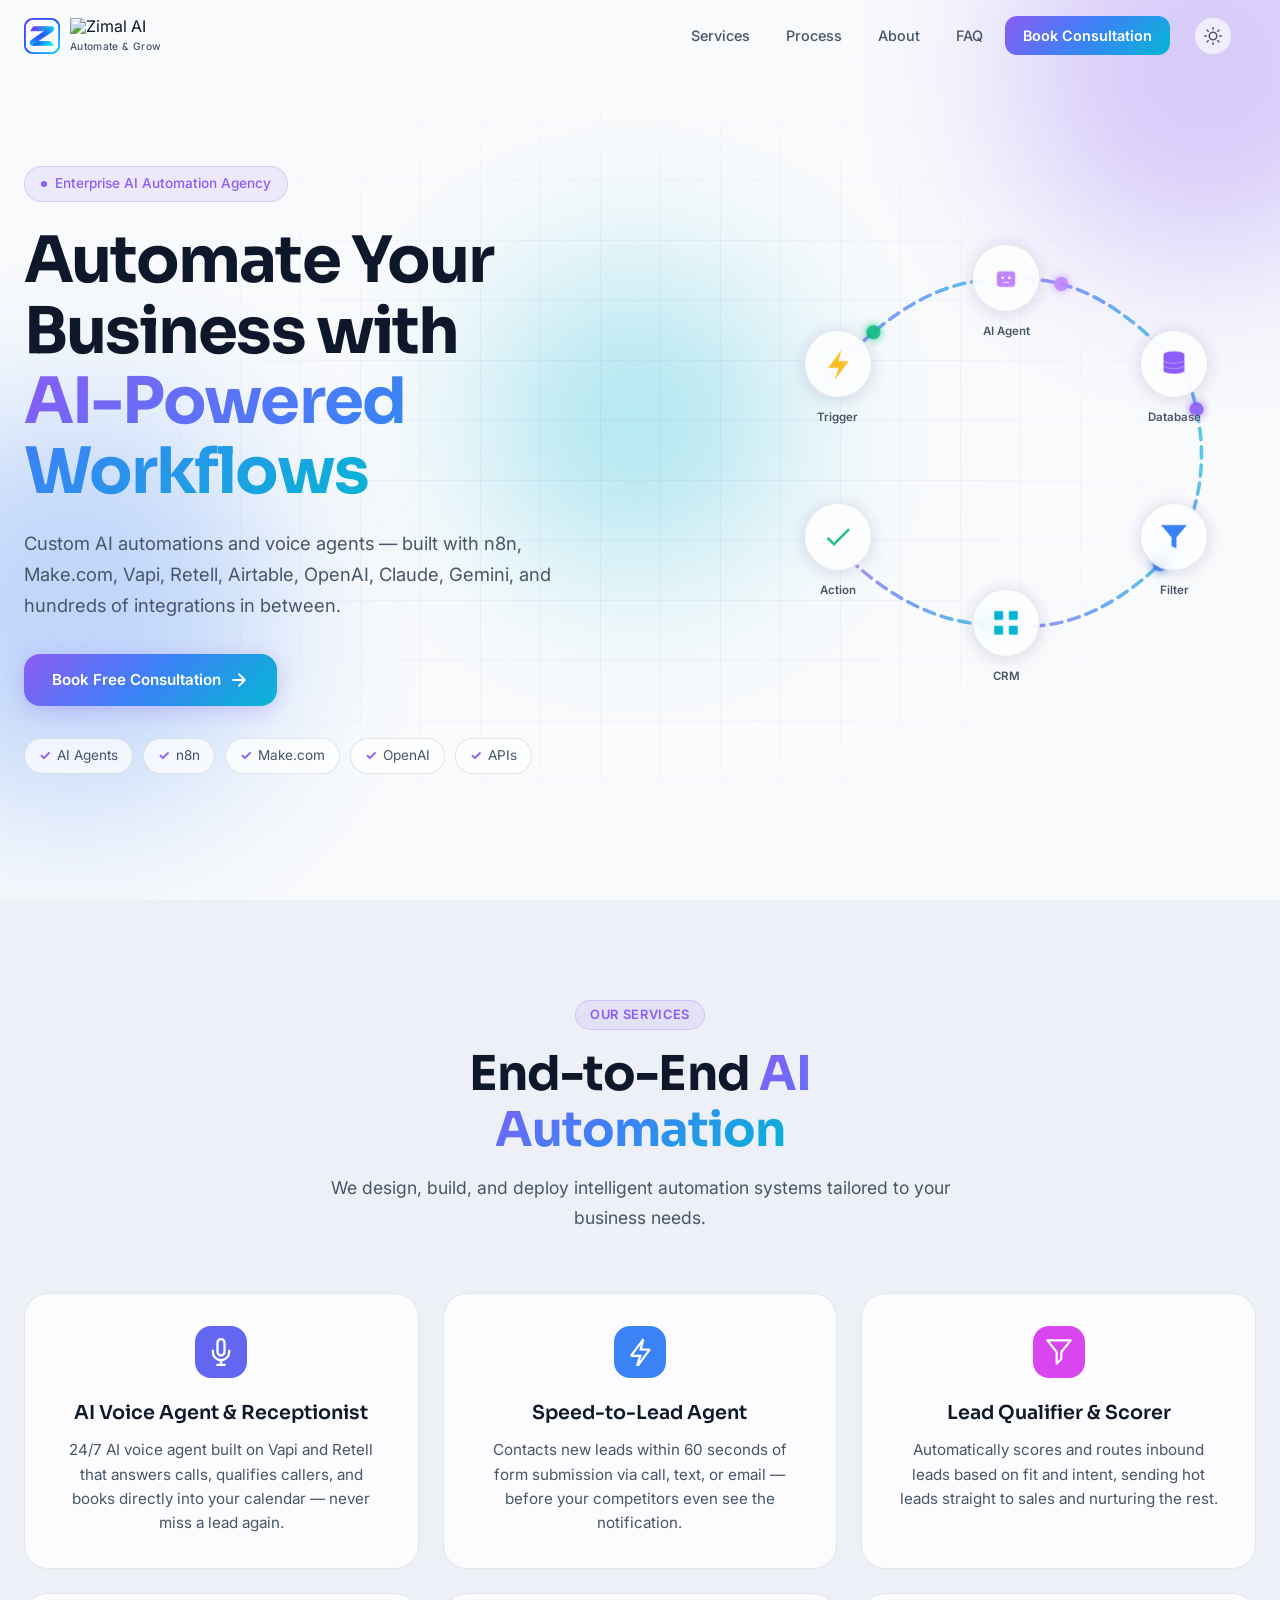
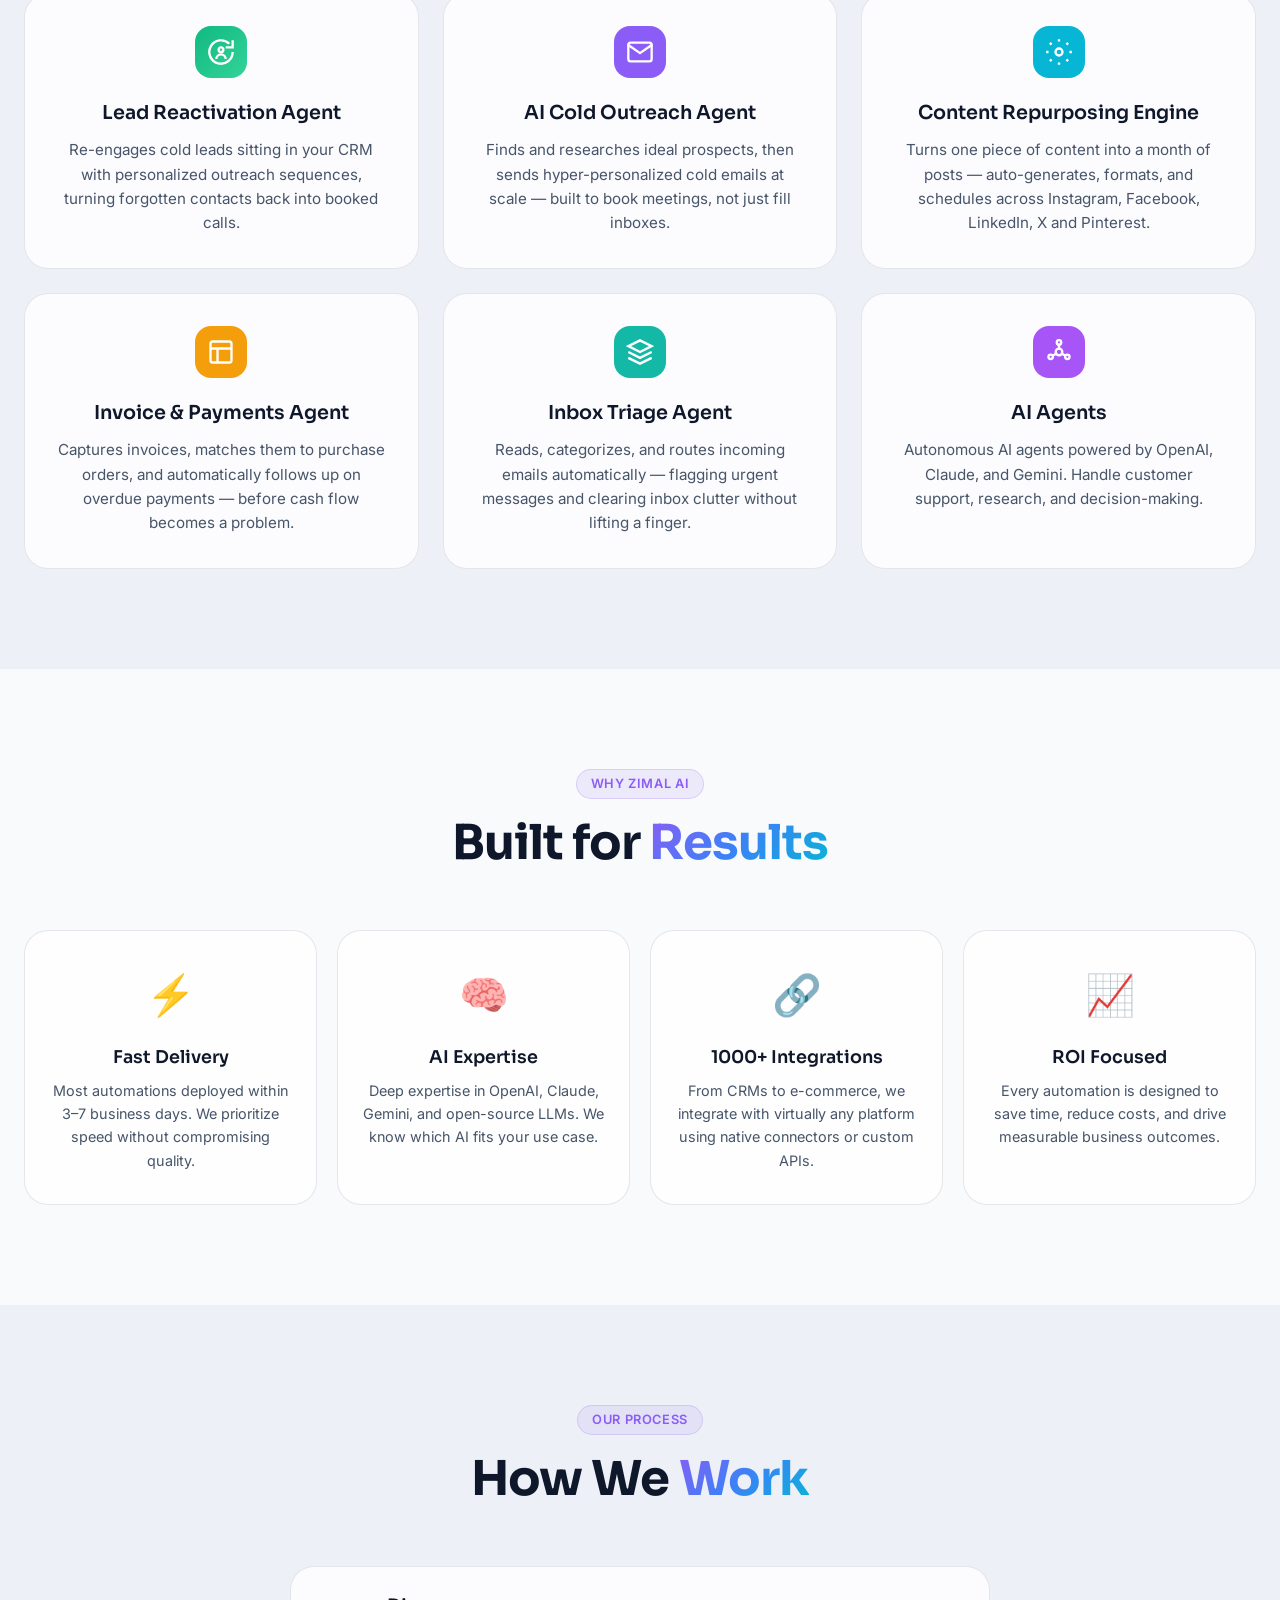
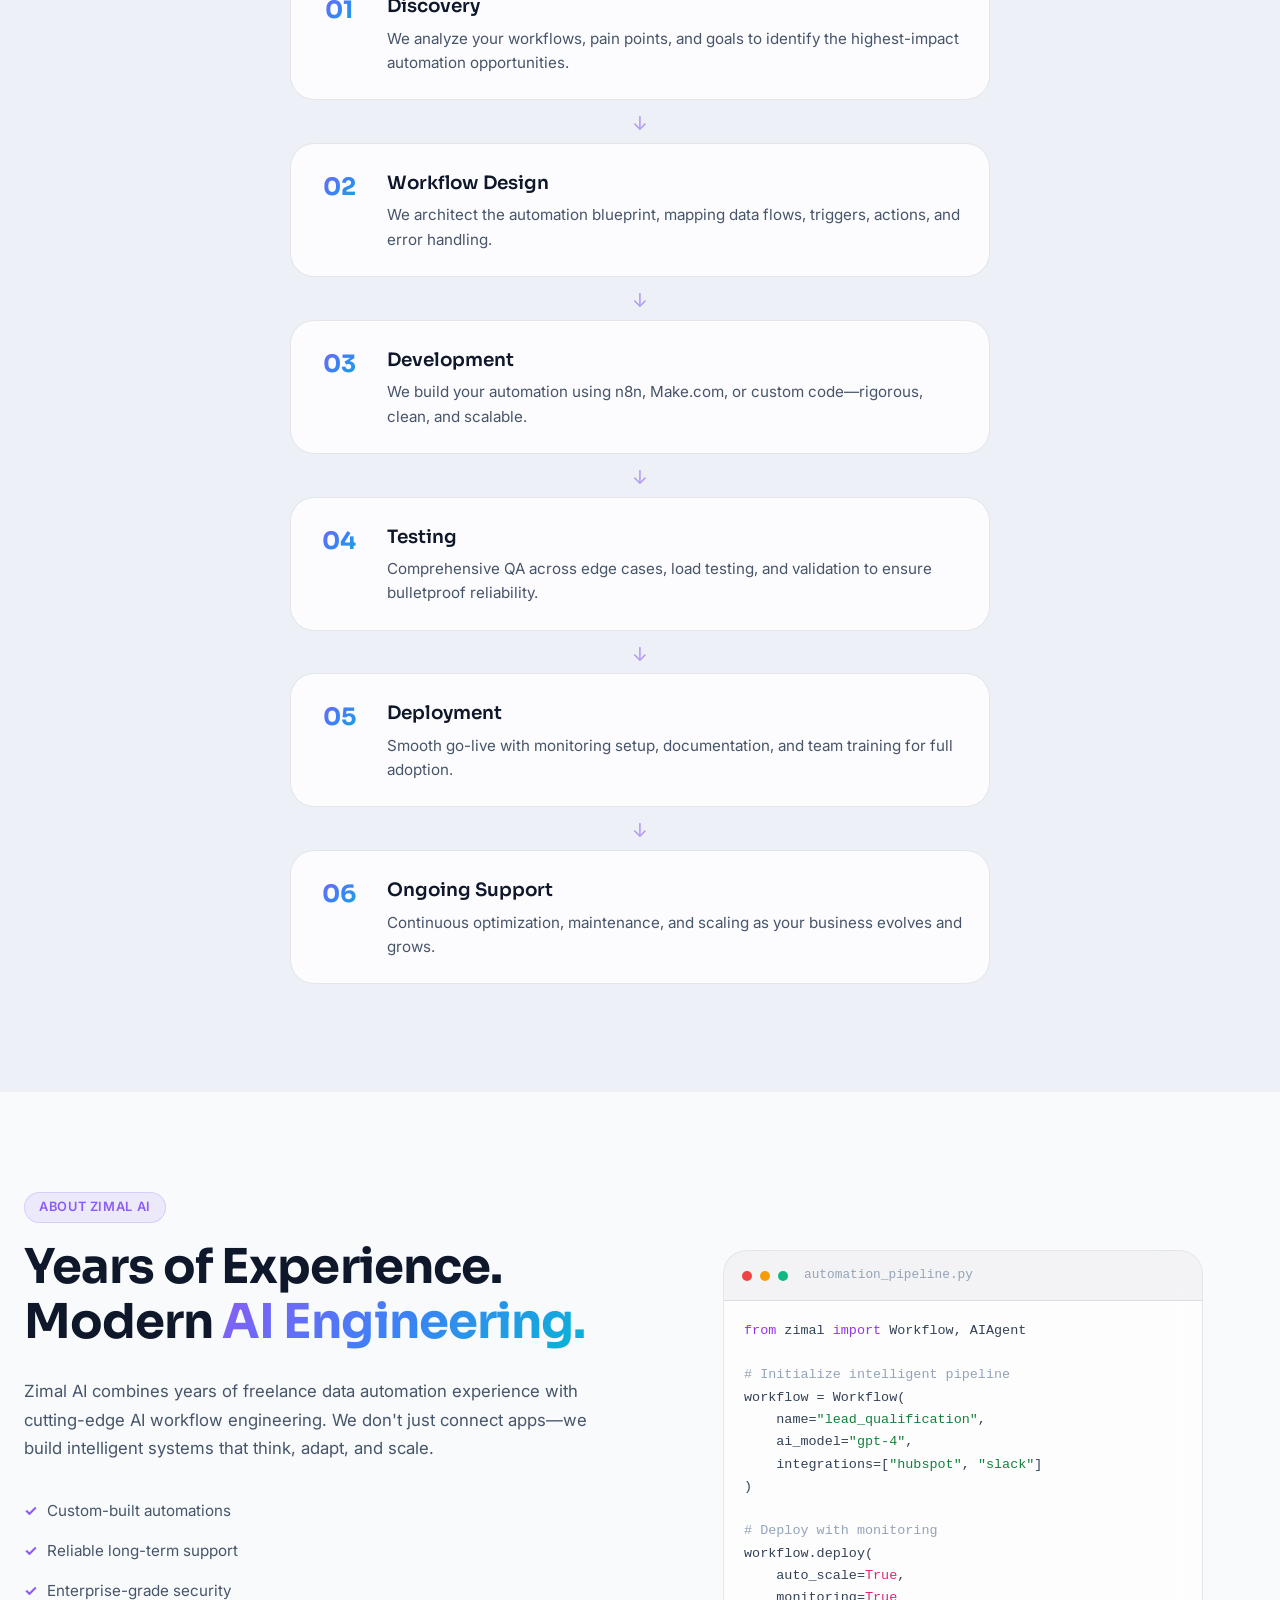
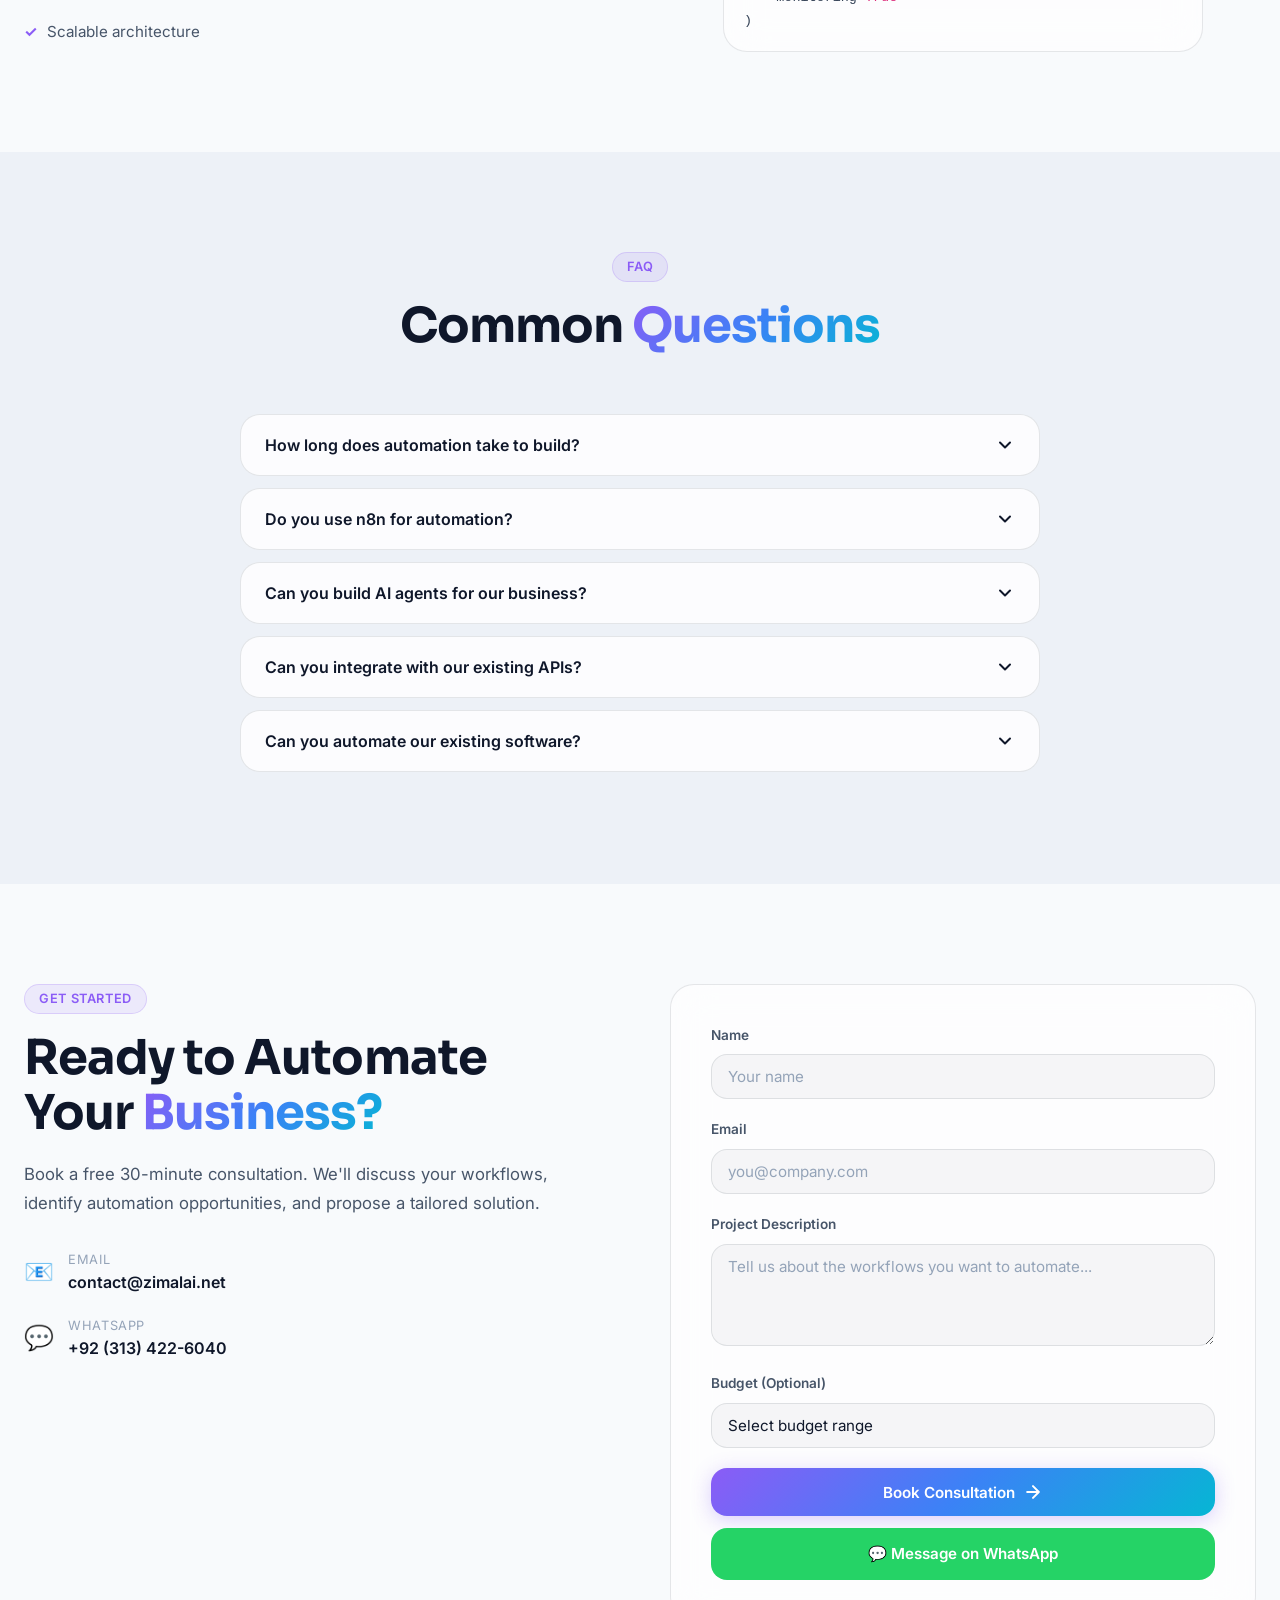
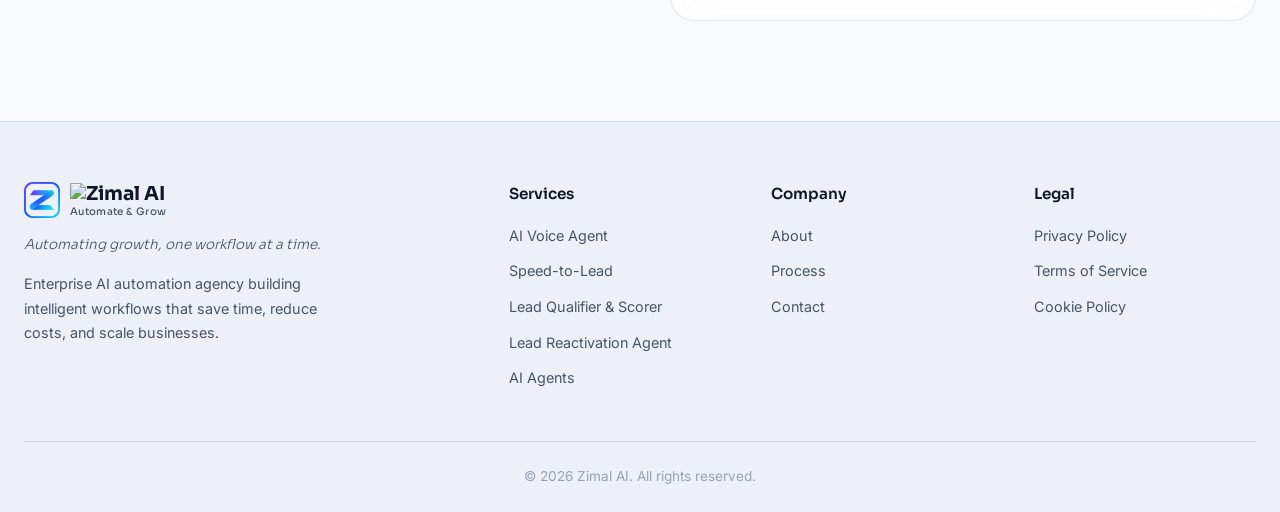
==== commit 7468efb6: "new version of main html file" ====
--- a/index.html
+++ b/index.html
@@ -4,12 +4,13 @@
     <meta charset="UTF-8">
     <meta name="viewport" content="width=device-width, initial-scale=1.0">
     <script>
-        /* Theme guard: only redirect when dark is EXPLICITLY stored.
-           If storage is empty/unavailable (e.g. file://), stay on this page. */
+        /* Theme guard: only redirect when light is EXPLICITLY stored.
+           Fixed: was '!== dark', which bounced every visitor whose storage
+           was empty/unavailable straight back to the light page. */
         (function () {
             try {
-                if (localStorage.getItem('zimal-theme') === 'dark') {
-                    location.replace('dark-mode/index.html');
+                if (localStorage.getItem('zimal-theme') === 'light') {
+                    location.replace('../index.html');
                 }
             } catch (e) {}
         })();
@@ -23,7 +24,7 @@
     <link href="https://fonts.googleapis.com/css2?family=Inter:wght@300;400;450;500;600;700;800;900&family=Sora:wght@400;500;600;700;800&display=swap" rel="stylesheet">
     <link href="https://fonts.googleapis.com/css2?family=Inter:wght@300;400;500;600;700;800;900&family=Outfit:wght@400;500;600;700;800&display=swap" rel="stylesheet">
     <link rel="stylesheet" href="css/style.css">
-    <link rel="icon" type="image/png" href="img/favicon.png?v=3">
+    <link rel="icon" type="image/png" href="img/favicon.png?v=2">
 </head>
 <body>
     <!-- Navigation -->
@@ -32,7 +33,7 @@
             <a href="#" class="nav-logo">
                 <img src="img/favicon.png" alt="Zimal AI icon" class="logo-icon-img">
                 <div class="logo-text-group">
-                    <img src="img/logo-icon.svg" alt="Zimal AI" class="logo-wordmark-img">
+                    <img src="img/logo-icon_2.svg" alt="Zimal AI" class="logo-wordmark-img">
                     <span class="logo-tagline">Automate <span class="amp">&amp;</span> Grow</span>
                 </div>
             </a>
@@ -44,8 +45,8 @@
                 <a href="#contact" class="nav-link nav-cta">Book Consultation</a>
             </div>
             <div class="nav-actions">
-                <button class="theme-toggle" id="themeToggle" aria-label="Switch to dark mode" title="Switch to dark mode">
-                    <svg width="18" height="18" viewBox="0 0 24 24" fill="none" stroke="currentColor" stroke-width="2" stroke-linecap="round" stroke-linejoin="round"><path d="M21 12.79A9 9 0 1 1 11.21 3 7 7 0 0 0 21 12.79z"/></svg>
+                <button class="theme-toggle" id="themeToggle" aria-label="Switch to light mode" title="Switch to light mode">
+                    <svg width="18" height="18" viewBox="0 0 24 24" fill="none" stroke="currentColor" stroke-width="2" stroke-linecap="round" stroke-linejoin="round"><circle cx="12" cy="12" r="5"/><path d="M12 1v2m0 18v2M4.22 4.22l1.42 1.42m12.72 12.72l1.42 1.42M1 12h2m18 0h2M4.22 19.78l1.42-1.42M18.36 5.64l1.42-1.42"/></svg>
                 </button>
                 <button class="nav-toggle" id="navToggle" aria-label="Toggle navigation">
                     <span></span><span></span><span></span>
@@ -113,7 +114,7 @@
                     <!-- Node 1: Trigger — Golden Yellow fill + hairline white outline -->
                     <div class="workflow-node node-trigger" data-node="1">
                         <div class="node-circle">
-                            <svg width="32" height="32" viewBox="0 0 24 24" fill="#FBBF24" stroke="#FBBF24" stroke-width="0.3" stroke-linejoin="round">
+                            <svg width="32" height="32" viewBox="0 0 24 24" fill="#FBBF24" stroke="white" stroke-width="0.3" stroke-linejoin="round">
                                 <path d="M14.35 1.8 4.7 14.7a.34.34 0 0 0 .27.54h7.34l-2.62 7.91a.34.34 0 0 0 .61.25l9.61-12.97a.34.34 0 0 0-.27-.54l-7.09-.06 2.14-7.98a.34.34 0 0 0-.32-.32Z"/>
                             </svg>
                         </div>
@@ -123,10 +124,10 @@
                     <!-- Node 2: AI Agent — Clean robot face + hairline white outline -->
                     <div class="workflow-node node-ai" data-node="2">
                         <div class="node-circle">
-                            <svg width="32" height="32" viewBox="0 0 24 24" fill="#C084FC" stroke="#C084FC" stroke-width="0.3" stroke-linejoin="round">
+                            <svg width="32" height="32" viewBox="0 0 24 24" fill="#C084FC" stroke="white" stroke-width="0.3" stroke-linejoin="round">
                                 <!-- Antenna -->
-                                <line x1="12" y1="3" x2="12" y2="7" stroke="#C084FC" stroke-width="0.6" stroke-linecap="round"/>
-                                <circle cx="12" cy="3" r="1.2" fill="white" stroke="#C084FC" stroke-width="0.6"/>
+                                <line x1="12" y1="3" x2="12" y2="7" stroke="white" stroke-width="0.6" stroke-linecap="round"/>
+                                <circle cx="12" cy="3" r="1.2" fill="white" stroke="none"/>
                                 <!-- Head -->
                                 <rect x="5" y="7" width="14" height="12" rx="2.5"/>
                                 <!-- Eyes (small, proportional) -->
@@ -159,7 +160,7 @@
                     <!-- Node 4: Filter — Blue fill + hairline white outline -->
                     <div class="workflow-node node-filter" data-node="4">
                         <div class="node-circle">
-                            <svg width="32" height="32" viewBox="0 0 24 24" fill="#3B82F6" stroke="#3B82F6" stroke-width="0.3" stroke-linejoin="round">
+                            <svg width="32" height="32" viewBox="0 0 24 24" fill="#3B82F6" stroke="white" stroke-width="0.3" stroke-linejoin="round">
                                 <polygon points="22 3 2 3 10 12.46 10 19 14 21 14 12.46 22 3"/>
                             </svg>
                         </div>
@@ -169,7 +170,7 @@
                     <!-- Node 5: CRM — Cyan fill + hairline white outline -->
                     <div class="workflow-node node-crm" data-node="5">
                         <div class="node-circle">
-                            <svg width="32" height="32" viewBox="0 0 24 24" fill="#06B6D4" stroke="#06B6D4" stroke-width="0.3" stroke-linejoin="round">
+                            <svg width="32" height="32" viewBox="0 0 24 24" fill="#06B6D4" stroke="white" stroke-width="0.3" stroke-linejoin="round">
                                 <rect x="3" y="3" width="7" height="7" rx="1"/>
                                 <rect x="14" y="3" width="7" height="7" rx="1"/>
                                 <rect x="14" y="14" width="7" height="7" rx="1"/>
@@ -182,7 +183,7 @@
                     <!-- Node 6: Action — Proper checkmark tick + hairline white outline -->
                     <div class="workflow-node node-action" data-node="6">
                         <div class="node-circle">
-                            <svg width="32" height="32" viewBox="0 0 24 24" fill="#10B981" stroke="#10B981" stroke-width="0.3" stroke-linecap="round" stroke-linejoin="round">
+                            <svg width="32" height="32" viewBox="0 0 24 24" fill="#10B981" stroke="white" stroke-width="0.3" stroke-linecap="round" stroke-linejoin="round">
                                 <path d="M9 16.17L4.83 12l-1.42 1.41L9 19 21 7l-1.41-1.41L9 16.17z"/>
                             </svg>
                         </div>
@@ -582,7 +583,7 @@
                     <a href="#" class="footer-logo">
                         <img src="img/favicon.png" alt="Zimal AI icon" class="logo-icon-img">
                         <div class="logo-text-group">
-                            <img src="img/logo-icon.svg" alt="Zimal AI" class="logo-wordmark-img">
+                            <img src="img/logo-icon_2.svg" alt="Zimal AI" class="logo-wordmark-img">
                             <span class="logo-tagline">Automate <span class="amp">&amp;</span> Grow</span>
                         </div>
                     </a>
@@ -592,11 +593,11 @@
                 <div class="footer-links-col">
                     <h4>Services</h4>
                     <ul>
-                        <li><a href="#services">n8n Automation</a></li>
-                        <li><a href="#services">Make.com Automation</a></li>
+                        <li><a href="#services">AI Voice Agent</a></li>
+                        <li><a href="#services">Speed-to-Lead</a></li>
+                        <li><a href="#services">Lead Qualifier & Scorer</a></li>
+                        <li><a href="#services">Lead Reactivation Agent</a></li>
                         <li><a href="#services">AI Agents</a></li>
-                        <li><a href="#services">API Integrations</a></li>
-                        <li><a href="#services">WhatsApp Automation</a></li>
                     </ul>
                 </div>
                 <div class="footer-links-col">
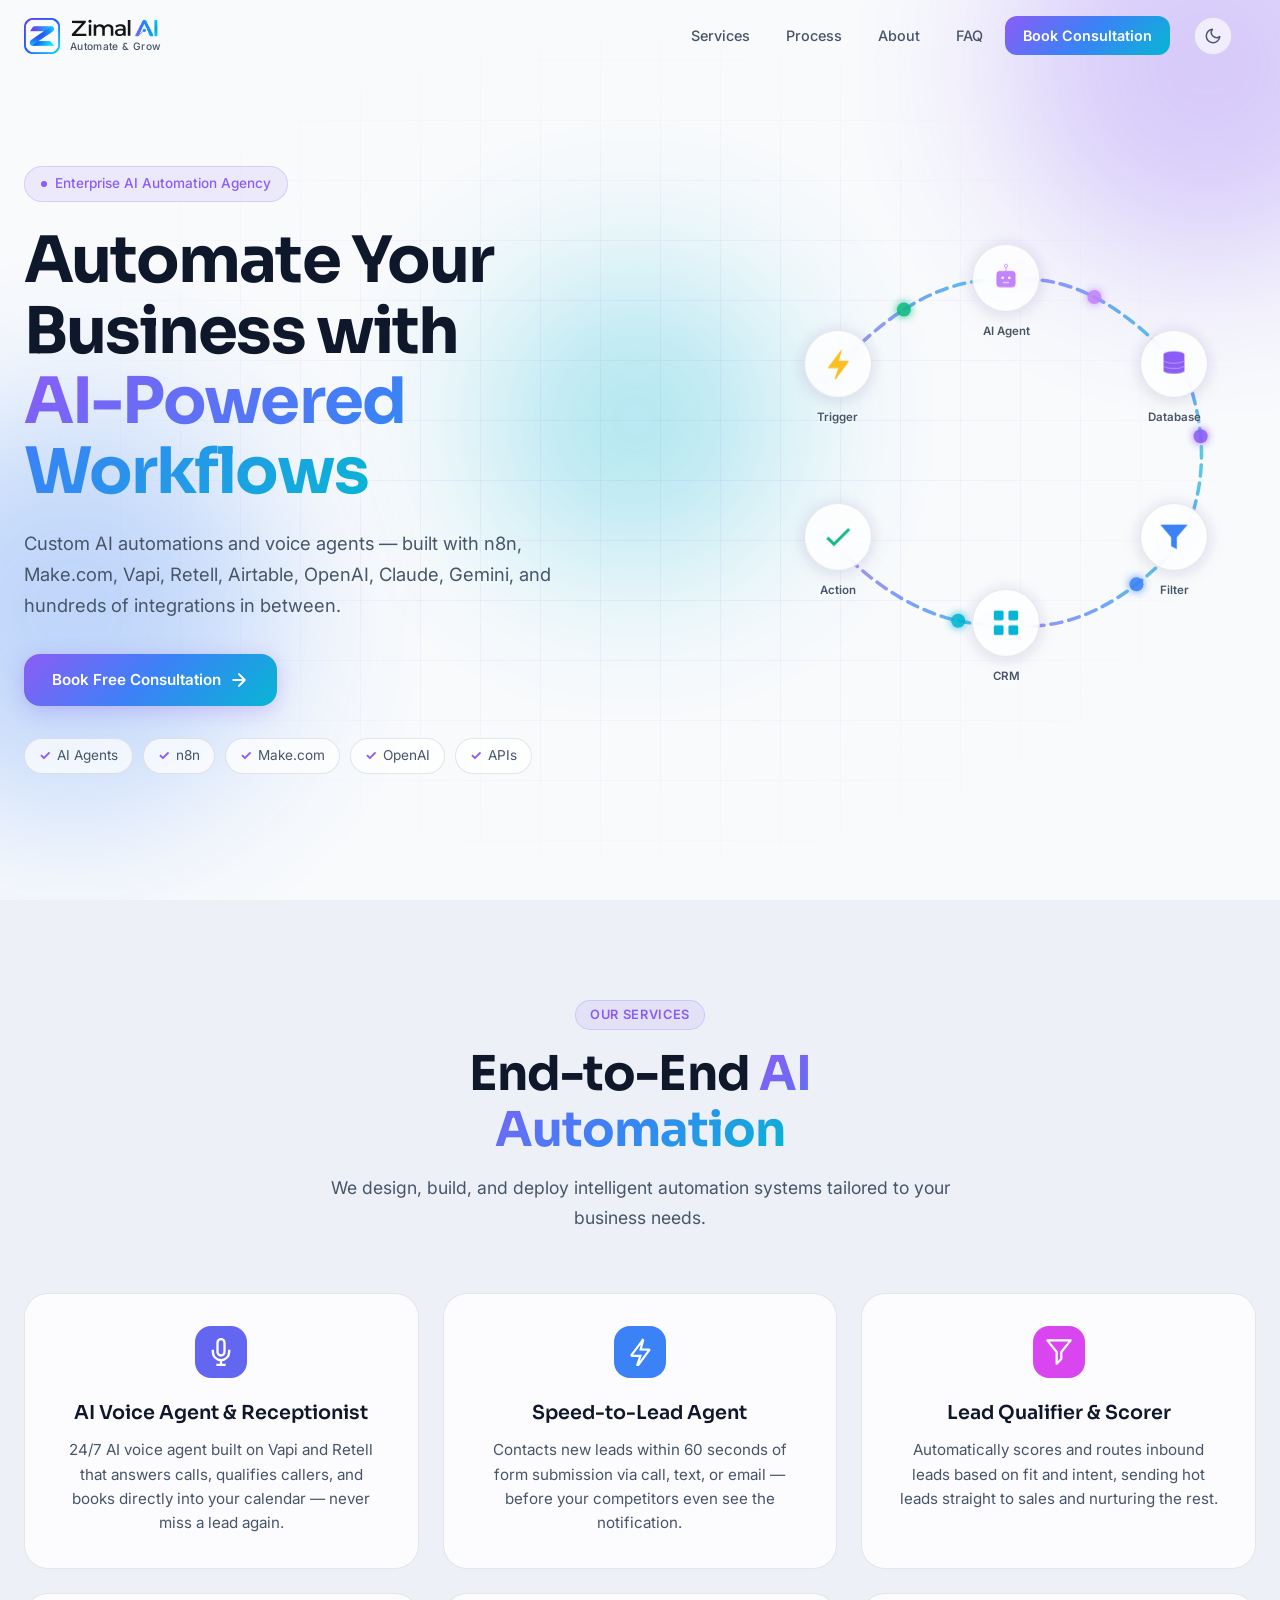
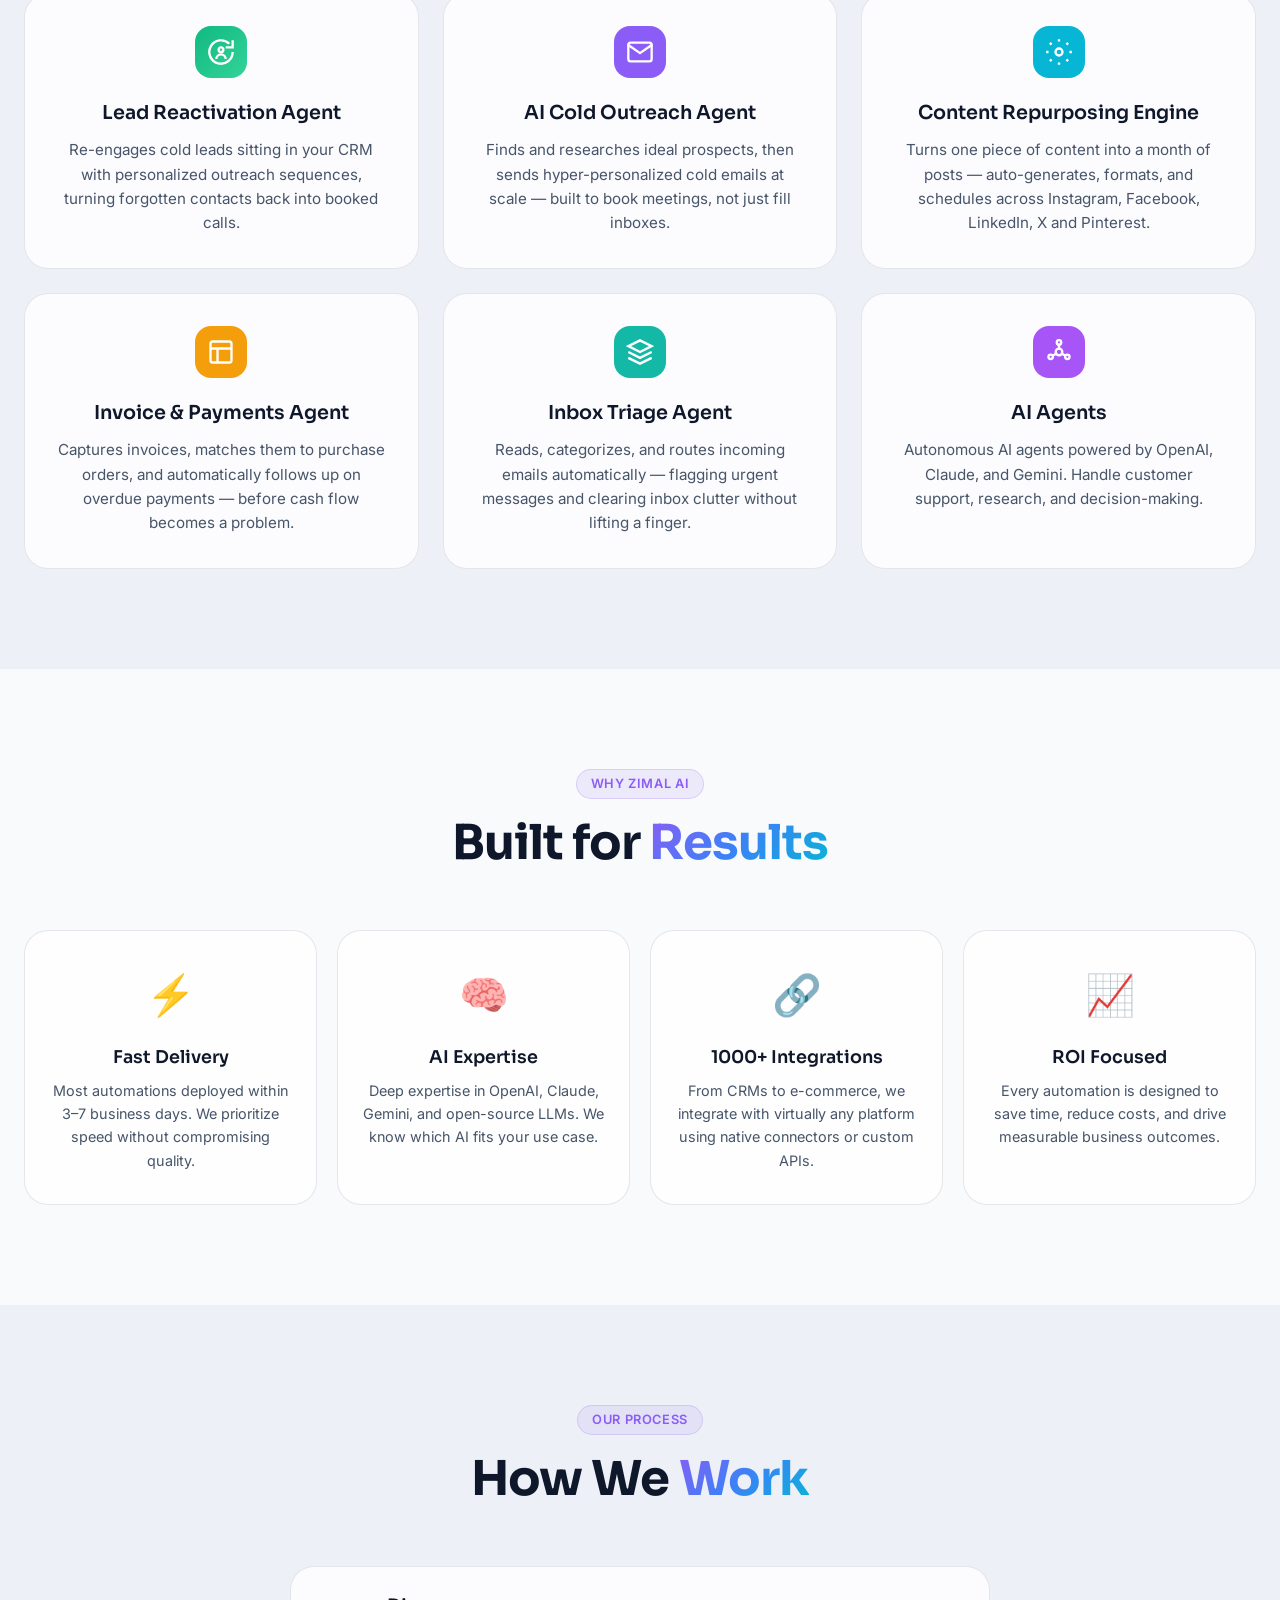
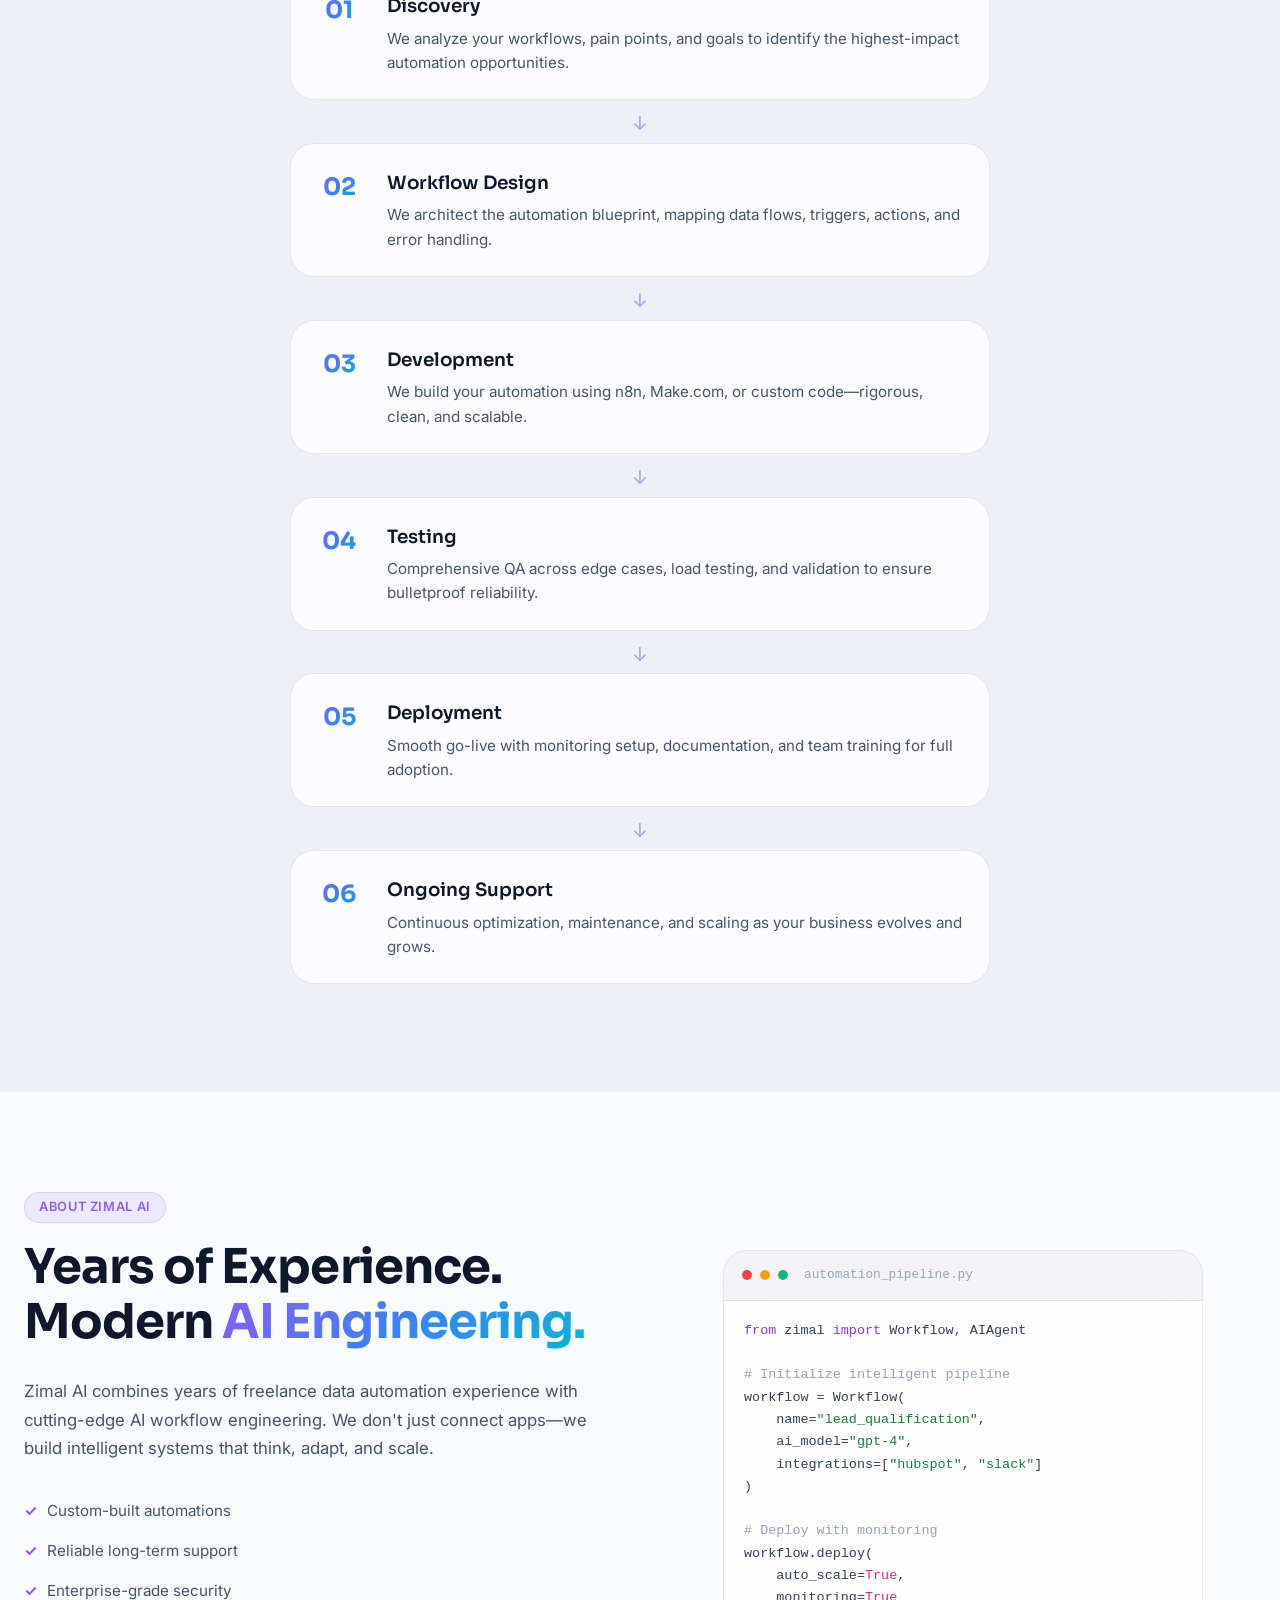
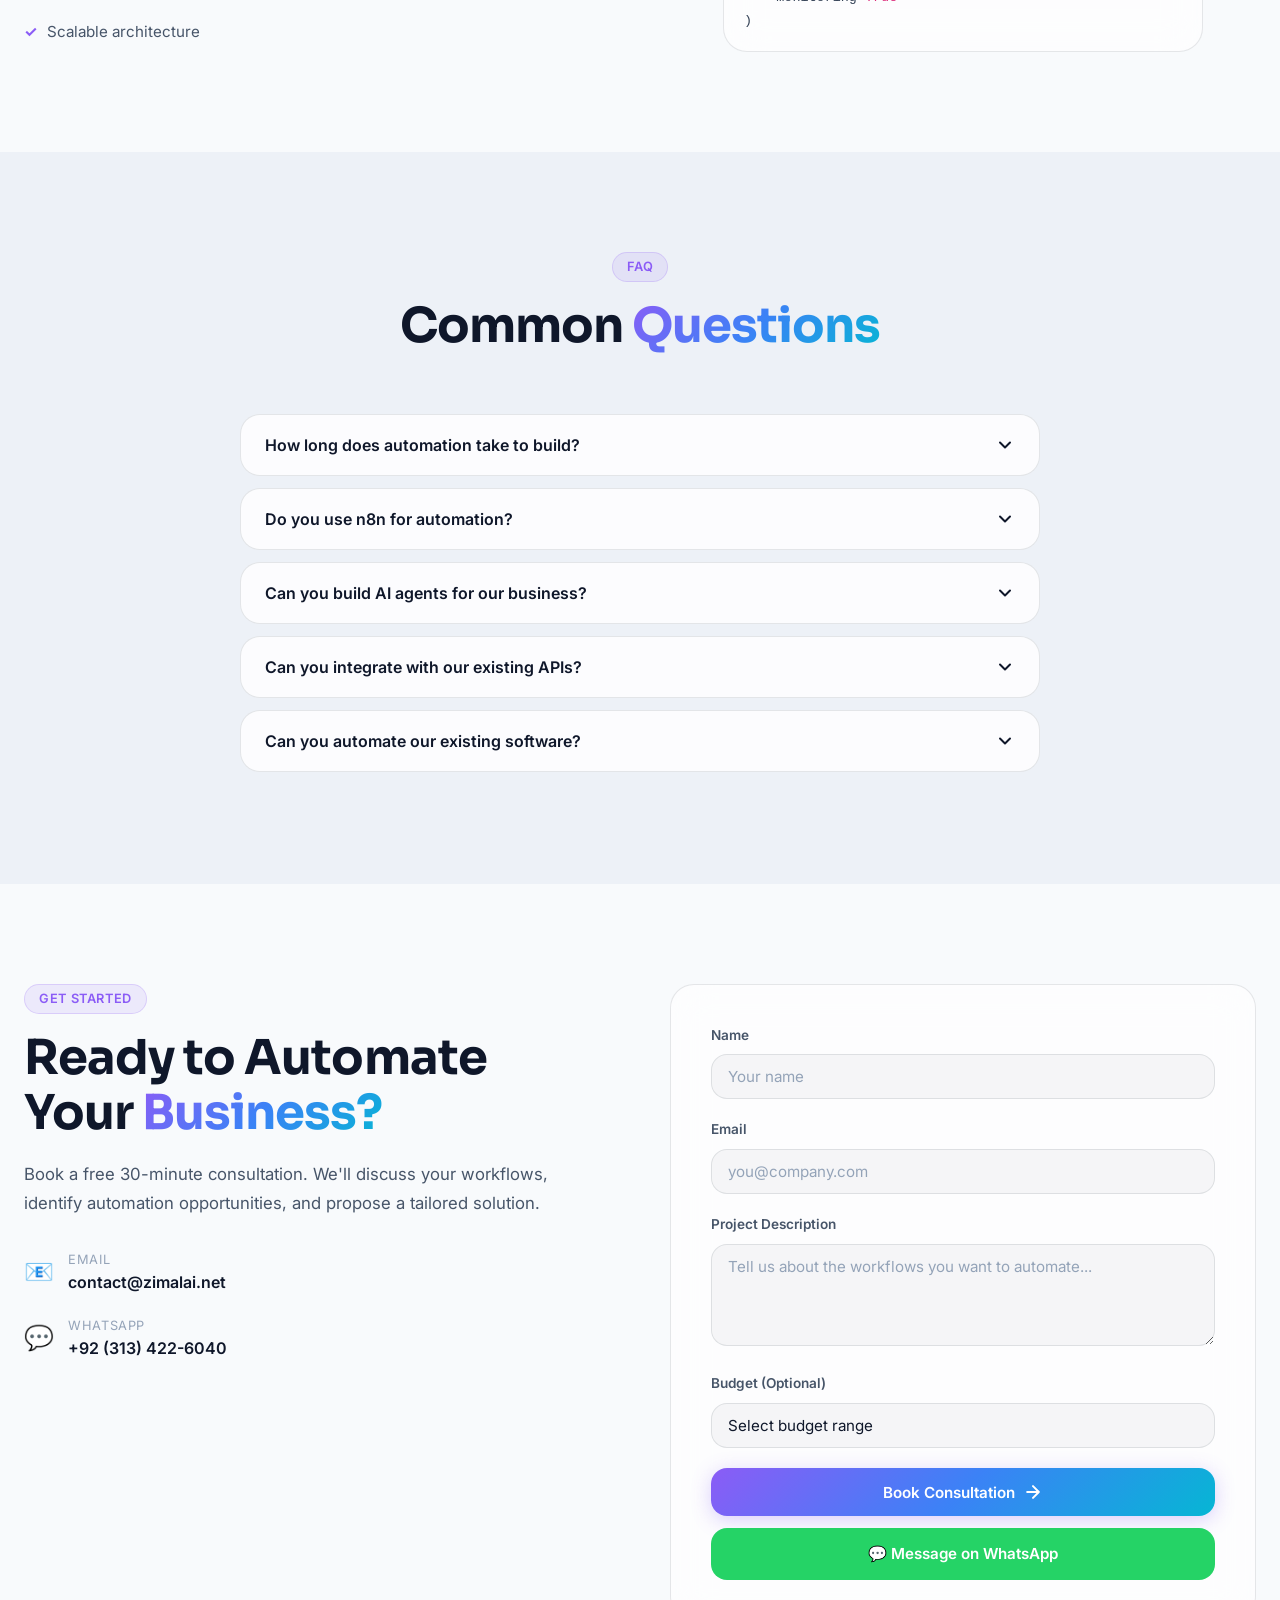
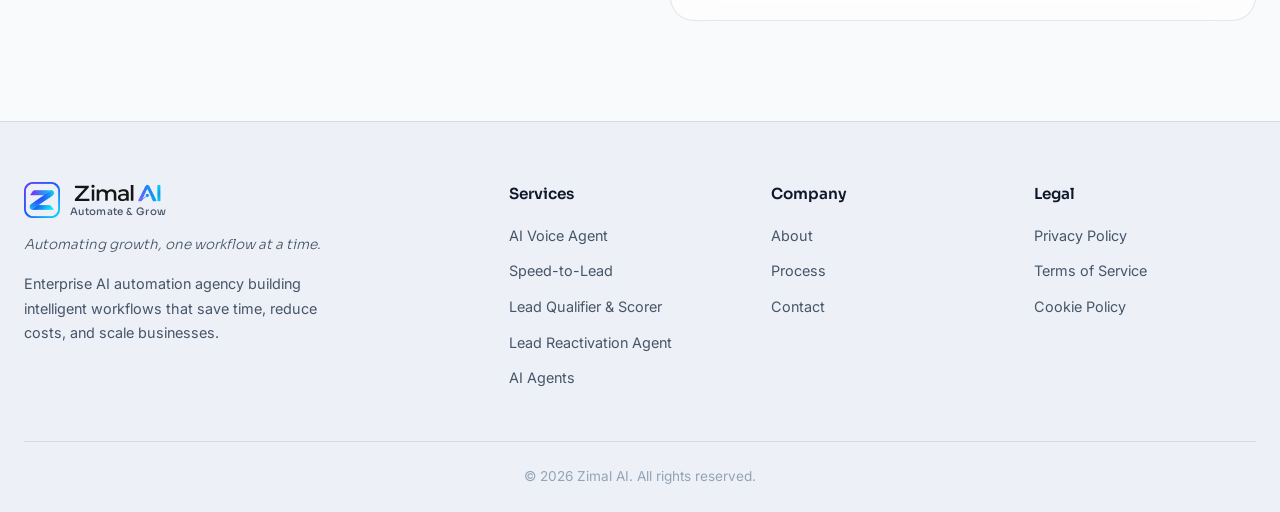
==== commit 631eaaf7: "New Main Html File" ====
--- a/index.html
+++ b/index.html
@@ -4,13 +4,12 @@
     <meta charset="UTF-8">
     <meta name="viewport" content="width=device-width, initial-scale=1.0">
     <script>
-        /* Theme guard: only redirect when light is EXPLICITLY stored.
-           Fixed: was '!== dark', which bounced every visitor whose storage
-           was empty/unavailable straight back to the light page. */
+        /* Theme guard: only redirect when dark is EXPLICITLY stored.
+           If storage is empty/unavailable (e.g. file://), stay on this page. */
         (function () {
             try {
-                if (localStorage.getItem('zimal-theme') === 'light') {
-                    location.replace('../index.html');
+                if (localStorage.getItem('zimal-theme') === 'dark') {
+                    location.replace('dark-mode/index.html');
                 }
             } catch (e) {}
         })();
@@ -24,7 +23,7 @@
     <link href="https://fonts.googleapis.com/css2?family=Inter:wght@300;400;450;500;600;700;800;900&family=Sora:wght@400;500;600;700;800&display=swap" rel="stylesheet">
     <link href="https://fonts.googleapis.com/css2?family=Inter:wght@300;400;500;600;700;800;900&family=Outfit:wght@400;500;600;700;800&display=swap" rel="stylesheet">
     <link rel="stylesheet" href="css/style.css">
-    <link rel="icon" type="image/png" href="img/favicon.png?v=2">
+    <link rel="icon" type="image/png" href="img/favicon.png?v=3">
 </head>
 <body>
     <!-- Navigation -->
@@ -33,7 +32,7 @@
             <a href="#" class="nav-logo">
                 <img src="img/favicon.png" alt="Zimal AI icon" class="logo-icon-img">
                 <div class="logo-text-group">
-                    <img src="img/logo-icon_2.svg" alt="Zimal AI" class="logo-wordmark-img">
+                    <img src="img/logo-icon.svg" alt="Zimal AI" class="logo-wordmark-img">
                     <span class="logo-tagline">Automate <span class="amp">&amp;</span> Grow</span>
                 </div>
             </a>
@@ -45,8 +44,8 @@
                 <a href="#contact" class="nav-link nav-cta">Book Consultation</a>
             </div>
             <div class="nav-actions">
-                <button class="theme-toggle" id="themeToggle" aria-label="Switch to light mode" title="Switch to light mode">
-                    <svg width="18" height="18" viewBox="0 0 24 24" fill="none" stroke="currentColor" stroke-width="2" stroke-linecap="round" stroke-linejoin="round"><circle cx="12" cy="12" r="5"/><path d="M12 1v2m0 18v2M4.22 4.22l1.42 1.42m12.72 12.72l1.42 1.42M1 12h2m18 0h2M4.22 19.78l1.42-1.42M18.36 5.64l1.42-1.42"/></svg>
+                <button class="theme-toggle" id="themeToggle" aria-label="Switch to dark mode" title="Switch to dark mode">
+                    <svg width="18" height="18" viewBox="0 0 24 24" fill="none" stroke="currentColor" stroke-width="2" stroke-linecap="round" stroke-linejoin="round"><path d="M21 12.79A9 9 0 1 1 11.21 3 7 7 0 0 0 21 12.79z"/></svg>
                 </button>
                 <button class="nav-toggle" id="navToggle" aria-label="Toggle navigation">
                     <span></span><span></span><span></span>
@@ -114,7 +113,7 @@
                     <!-- Node 1: Trigger — Golden Yellow fill + hairline white outline -->
                     <div class="workflow-node node-trigger" data-node="1">
                         <div class="node-circle">
-                            <svg width="32" height="32" viewBox="0 0 24 24" fill="#FBBF24" stroke="white" stroke-width="0.3" stroke-linejoin="round">
+                            <svg width="32" height="32" viewBox="0 0 24 24" fill="#FBBF24" stroke="#FBBF24" stroke-width="0.3" stroke-linejoin="round">
                                 <path d="M14.35 1.8 4.7 14.7a.34.34 0 0 0 .27.54h7.34l-2.62 7.91a.34.34 0 0 0 .61.25l9.61-12.97a.34.34 0 0 0-.27-.54l-7.09-.06 2.14-7.98a.34.34 0 0 0-.32-.32Z"/>
                             </svg>
                         </div>
@@ -124,10 +123,10 @@
                     <!-- Node 2: AI Agent — Clean robot face + hairline white outline -->
                     <div class="workflow-node node-ai" data-node="2">
                         <div class="node-circle">
-                            <svg width="32" height="32" viewBox="0 0 24 24" fill="#C084FC" stroke="white" stroke-width="0.3" stroke-linejoin="round">
+                            <svg width="32" height="32" viewBox="0 0 24 24" fill="#C084FC" stroke="#C084FC" stroke-width="0.3" stroke-linejoin="round">
                                 <!-- Antenna -->
-                                <line x1="12" y1="3" x2="12" y2="7" stroke="white" stroke-width="0.6" stroke-linecap="round"/>
-                                <circle cx="12" cy="3" r="1.2" fill="white" stroke="none"/>
+                                <line x1="12" y1="3" x2="12" y2="7" stroke="#C084FC" stroke-width="0.6" stroke-linecap="round"/>
+                                <circle cx="12" cy="3" r="1.2" fill="white" stroke="#C084FC" stroke-width="0.6"/>
                                 <!-- Head -->
                                 <rect x="5" y="7" width="14" height="12" rx="2.5"/>
                                 <!-- Eyes (small, proportional) -->
@@ -160,7 +159,7 @@
                     <!-- Node 4: Filter — Blue fill + hairline white outline -->
                     <div class="workflow-node node-filter" data-node="4">
                         <div class="node-circle">
-                            <svg width="32" height="32" viewBox="0 0 24 24" fill="#3B82F6" stroke="white" stroke-width="0.3" stroke-linejoin="round">
+                            <svg width="32" height="32" viewBox="0 0 24 24" fill="#3B82F6" stroke="#3B82F6" stroke-width="0.3" stroke-linejoin="round">
                                 <polygon points="22 3 2 3 10 12.46 10 19 14 21 14 12.46 22 3"/>
                             </svg>
                         </div>
@@ -170,7 +169,7 @@
                     <!-- Node 5: CRM — Cyan fill + hairline white outline -->
                     <div class="workflow-node node-crm" data-node="5">
                         <div class="node-circle">
-                            <svg width="32" height="32" viewBox="0 0 24 24" fill="#06B6D4" stroke="white" stroke-width="0.3" stroke-linejoin="round">
+                            <svg width="32" height="32" viewBox="0 0 24 24" fill="#06B6D4" stroke="#06B6D4" stroke-width="0.3" stroke-linejoin="round">
                                 <rect x="3" y="3" width="7" height="7" rx="1"/>
                                 <rect x="14" y="3" width="7" height="7" rx="1"/>
                                 <rect x="14" y="14" width="7" height="7" rx="1"/>
@@ -183,7 +182,7 @@
                     <!-- Node 6: Action — Proper checkmark tick + hairline white outline -->
                     <div class="workflow-node node-action" data-node="6">
                         <div class="node-circle">
-                            <svg width="32" height="32" viewBox="0 0 24 24" fill="#10B981" stroke="white" stroke-width="0.3" stroke-linecap="round" stroke-linejoin="round">
+                            <svg width="32" height="32" viewBox="0 0 24 24" fill="#10B981" stroke="#10B981" stroke-width="0.3" stroke-linecap="round" stroke-linejoin="round">
                                 <path d="M9 16.17L4.83 12l-1.42 1.41L9 19 21 7l-1.41-1.41L9 16.17z"/>
                             </svg>
                         </div>
@@ -583,7 +582,7 @@
                     <a href="#" class="footer-logo">
                         <img src="img/favicon.png" alt="Zimal AI icon" class="logo-icon-img">
                         <div class="logo-text-group">
-                            <img src="img/logo-icon_2.svg" alt="Zimal AI" class="logo-wordmark-img">
+                            <img src="img/logo-icon.svg" alt="Zimal AI" class="logo-wordmark-img">
                             <span class="logo-tagline">Automate <span class="amp">&amp;</span> Grow</span>
                         </div>
                     </a>
--- a/css/style.css
+++ b/css/style.css
@@ -307,7 +307,7 @@
     position: relative;
     z-index: 1;
     display: grid;
-    grid-template-columns: 1fr 1fr;
+    grid-template-columns: 1fr;   /* ← changed from 1fr 1fr */
     gap: 24px;
     align-items: center;
 }
@@ -466,9 +466,7 @@
     width: 100%;
     max-width: 560px;
     aspect-ratio: 4/3;
-    margin: 0 auto;
-    margin-top: -32px;
-    left: 52px;
+    margin: 48px auto 0;   /* ← was: margin: 0 auto; + margin-top: -32px */
     animation: canvasFloat 5s ease-in-out infinite;
 }
 
@@ -634,6 +632,29 @@
     filter: grayscale(0%);
 }
 
+@media (min-width: 968px) {
+    .hero-container {
+        grid-template-columns: 1fr 1fr;
+    }
+
+    .workflow-canvas {
+        margin-top: -32px;
+        left: 52px;
+    }
+
+    .hero-visual {
+        margin-top: 0;
+    }
+}
+
+@media (max-width: 967px) {
+    .hero-container {
+        grid-template-columns: 1fr;
+    }
+    .hero-content { order: 1; }
+    .hero-visual  { order: 2; }
+}
+
 /* ========================================
    SECTIONS COMMON
    ======================================== */
@@ -992,6 +1013,14 @@
 .code-string { color: #86efac; }
 .code-comment { color: var(--text-muted); }
 .code-bool { color: #f472b6; }
+
+@media (max-width: 967px) {
+    .about-grid {
+        grid-template-columns: 1fr;
+    }
+    .about-content { order: 1; }
+    .about-visual  { order: 2; }
+}
 
 /* ========================================
    WORK / PORTFOLIO
@@ -1537,10 +1566,6 @@
         text-align: center;
     }
 
-    .hero-content {
-        order: 2;
-    }
-
     .hero-visual {
     display: flex;
     justify-content: flex-end;
@@ -1578,7 +1603,6 @@
     }
 
     .about-visual {
-        order: -1;
         margin-bottom: 40px;
     }
 
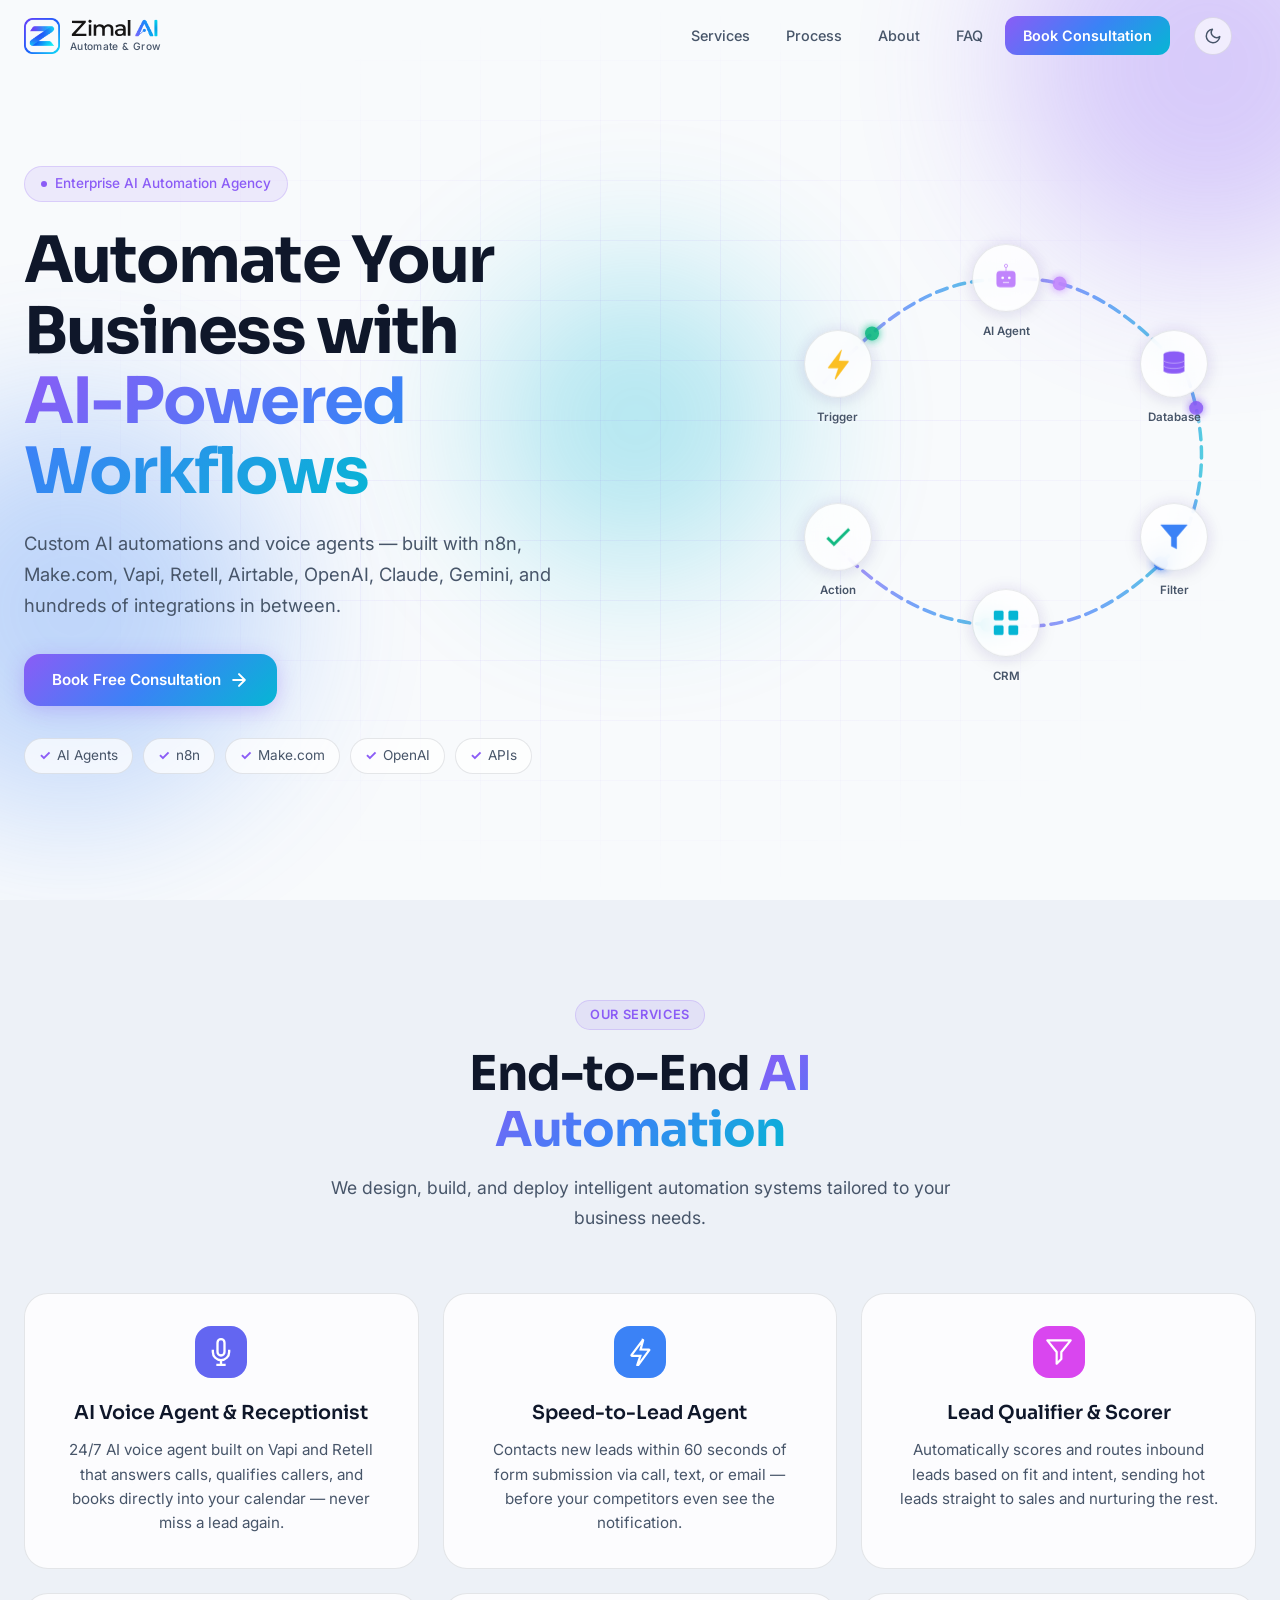
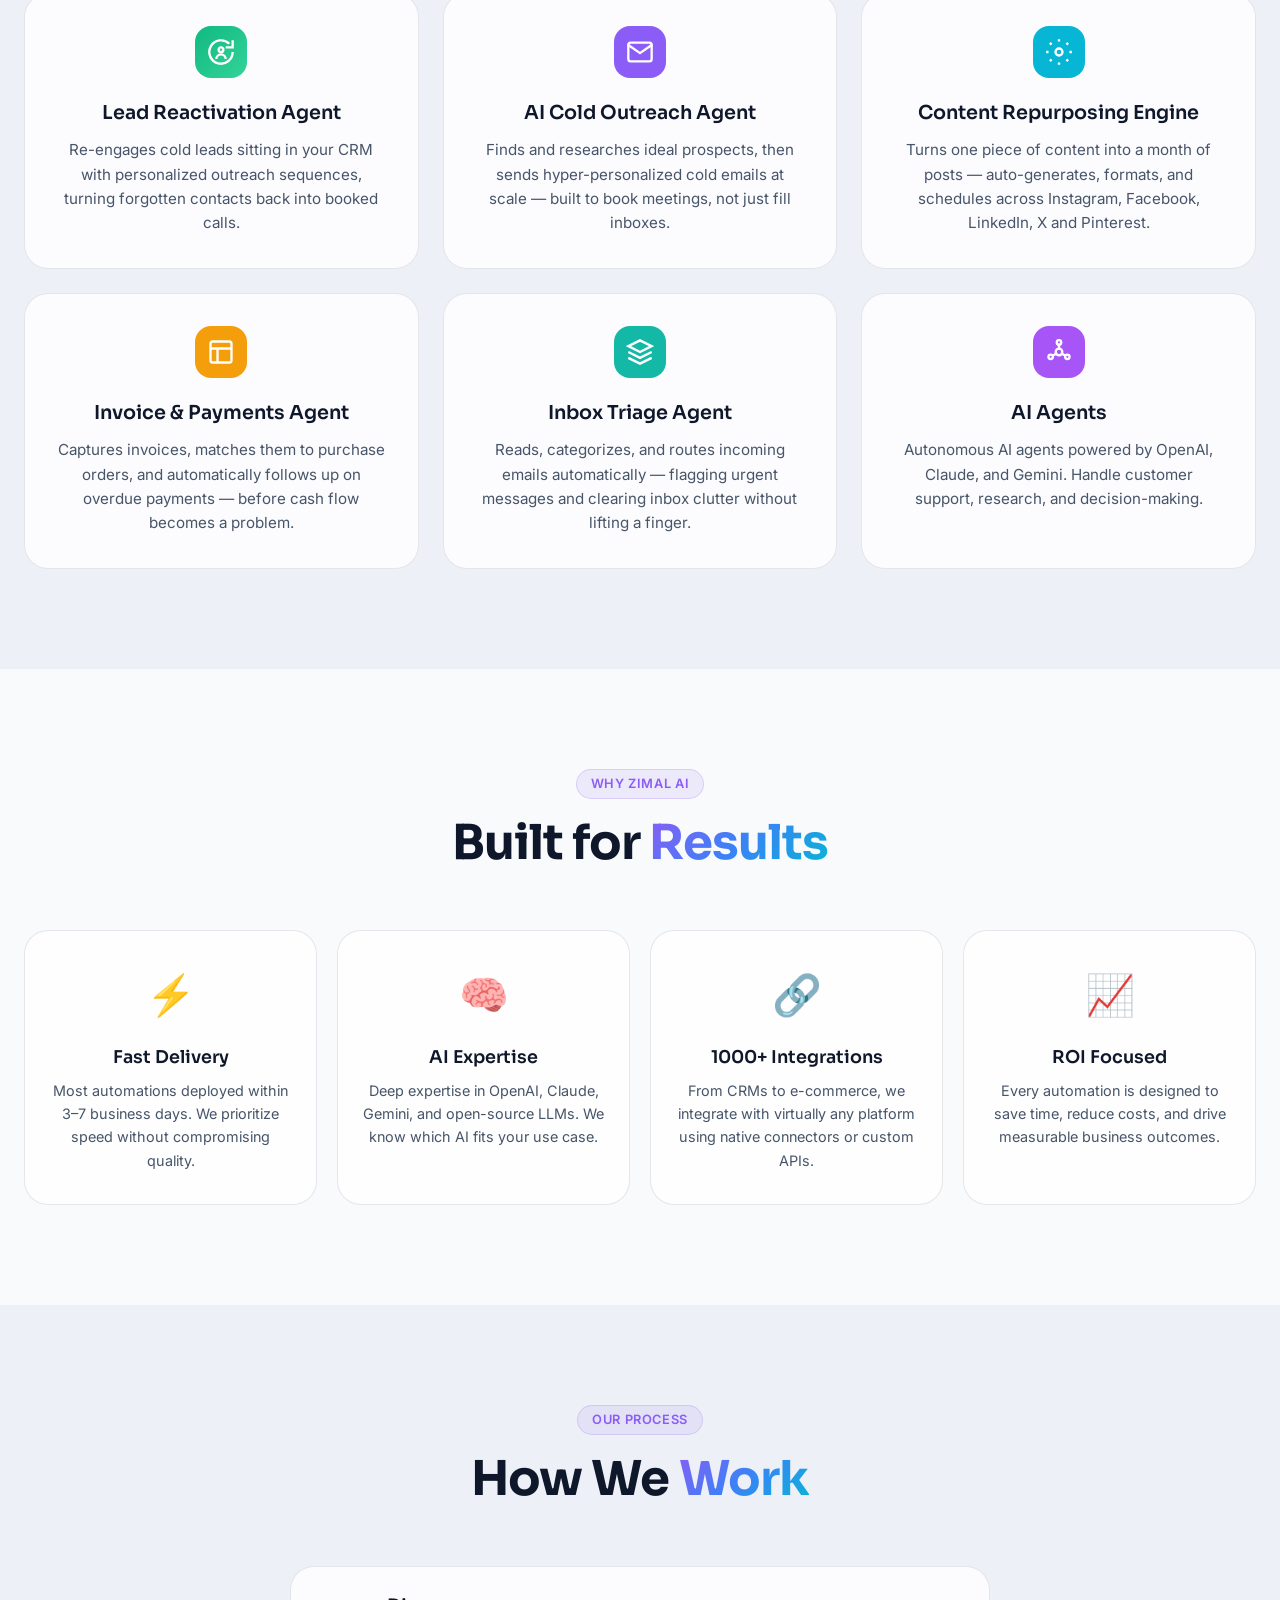
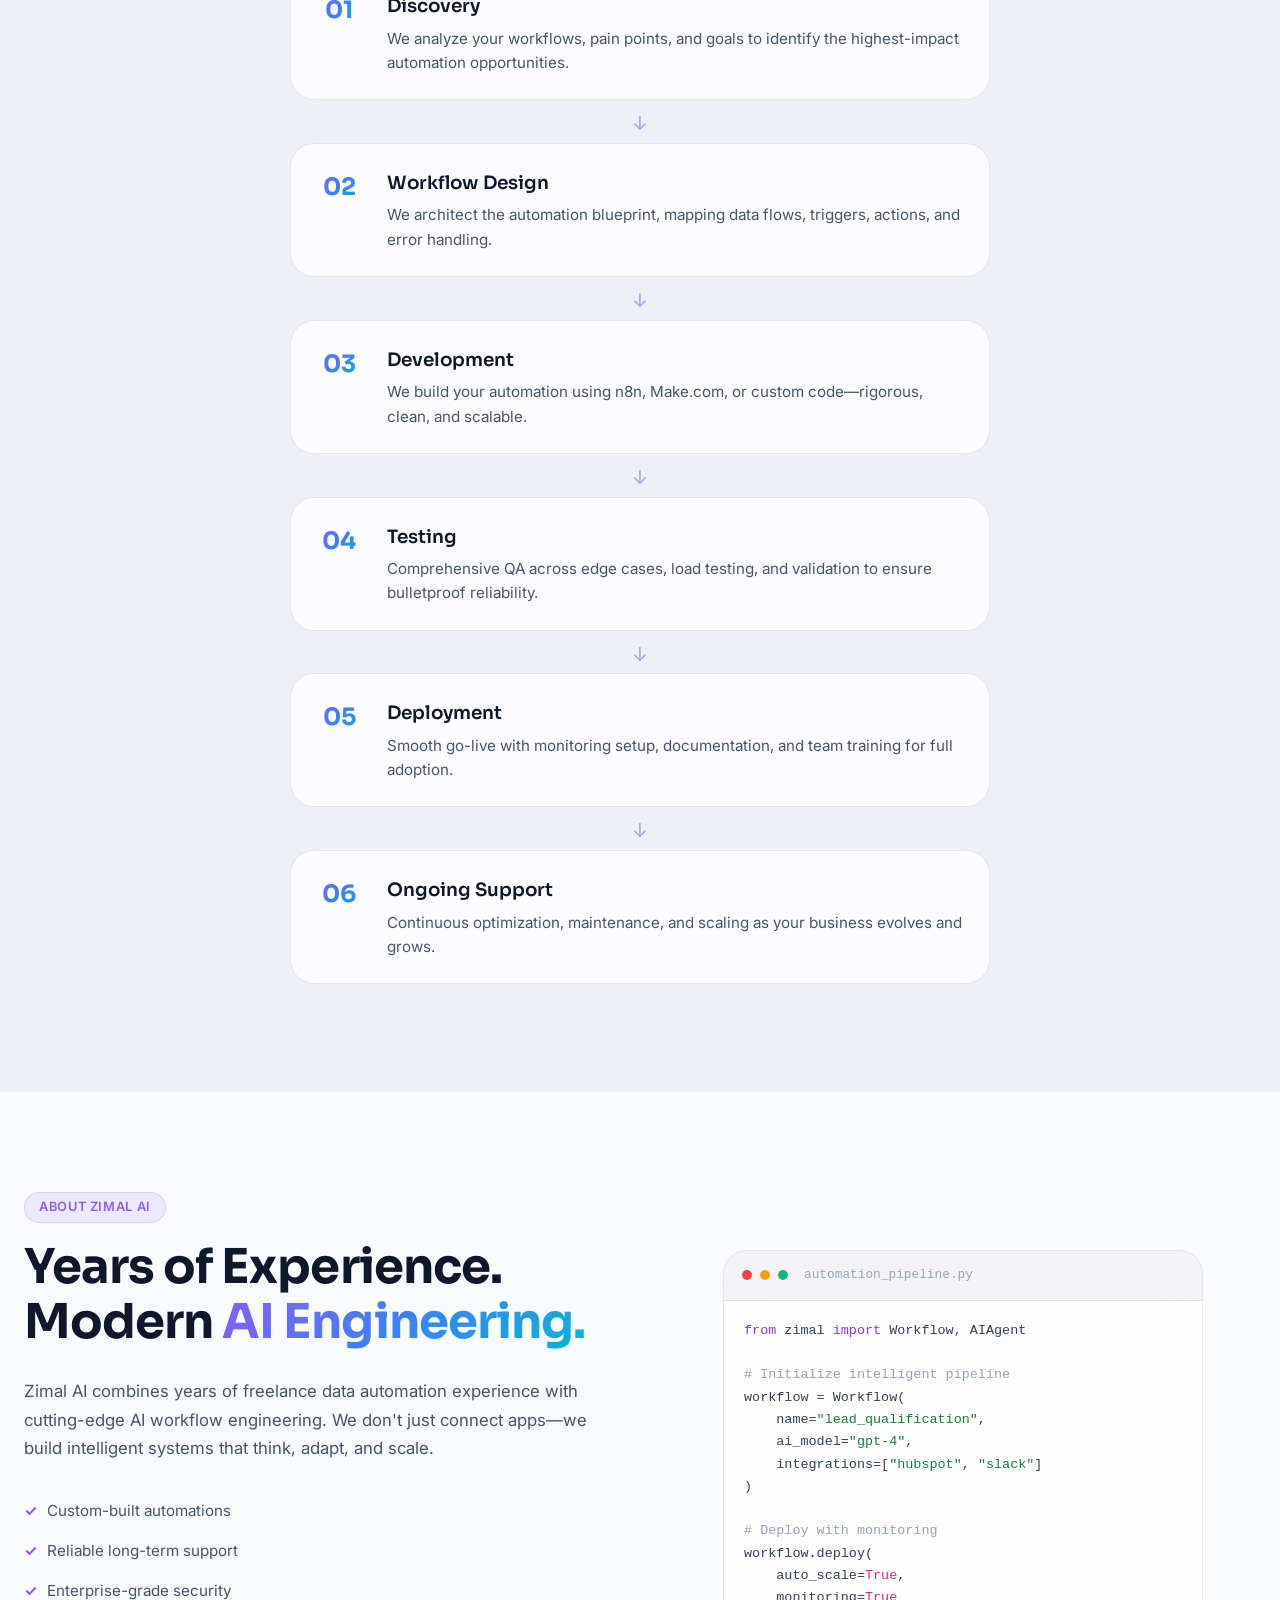
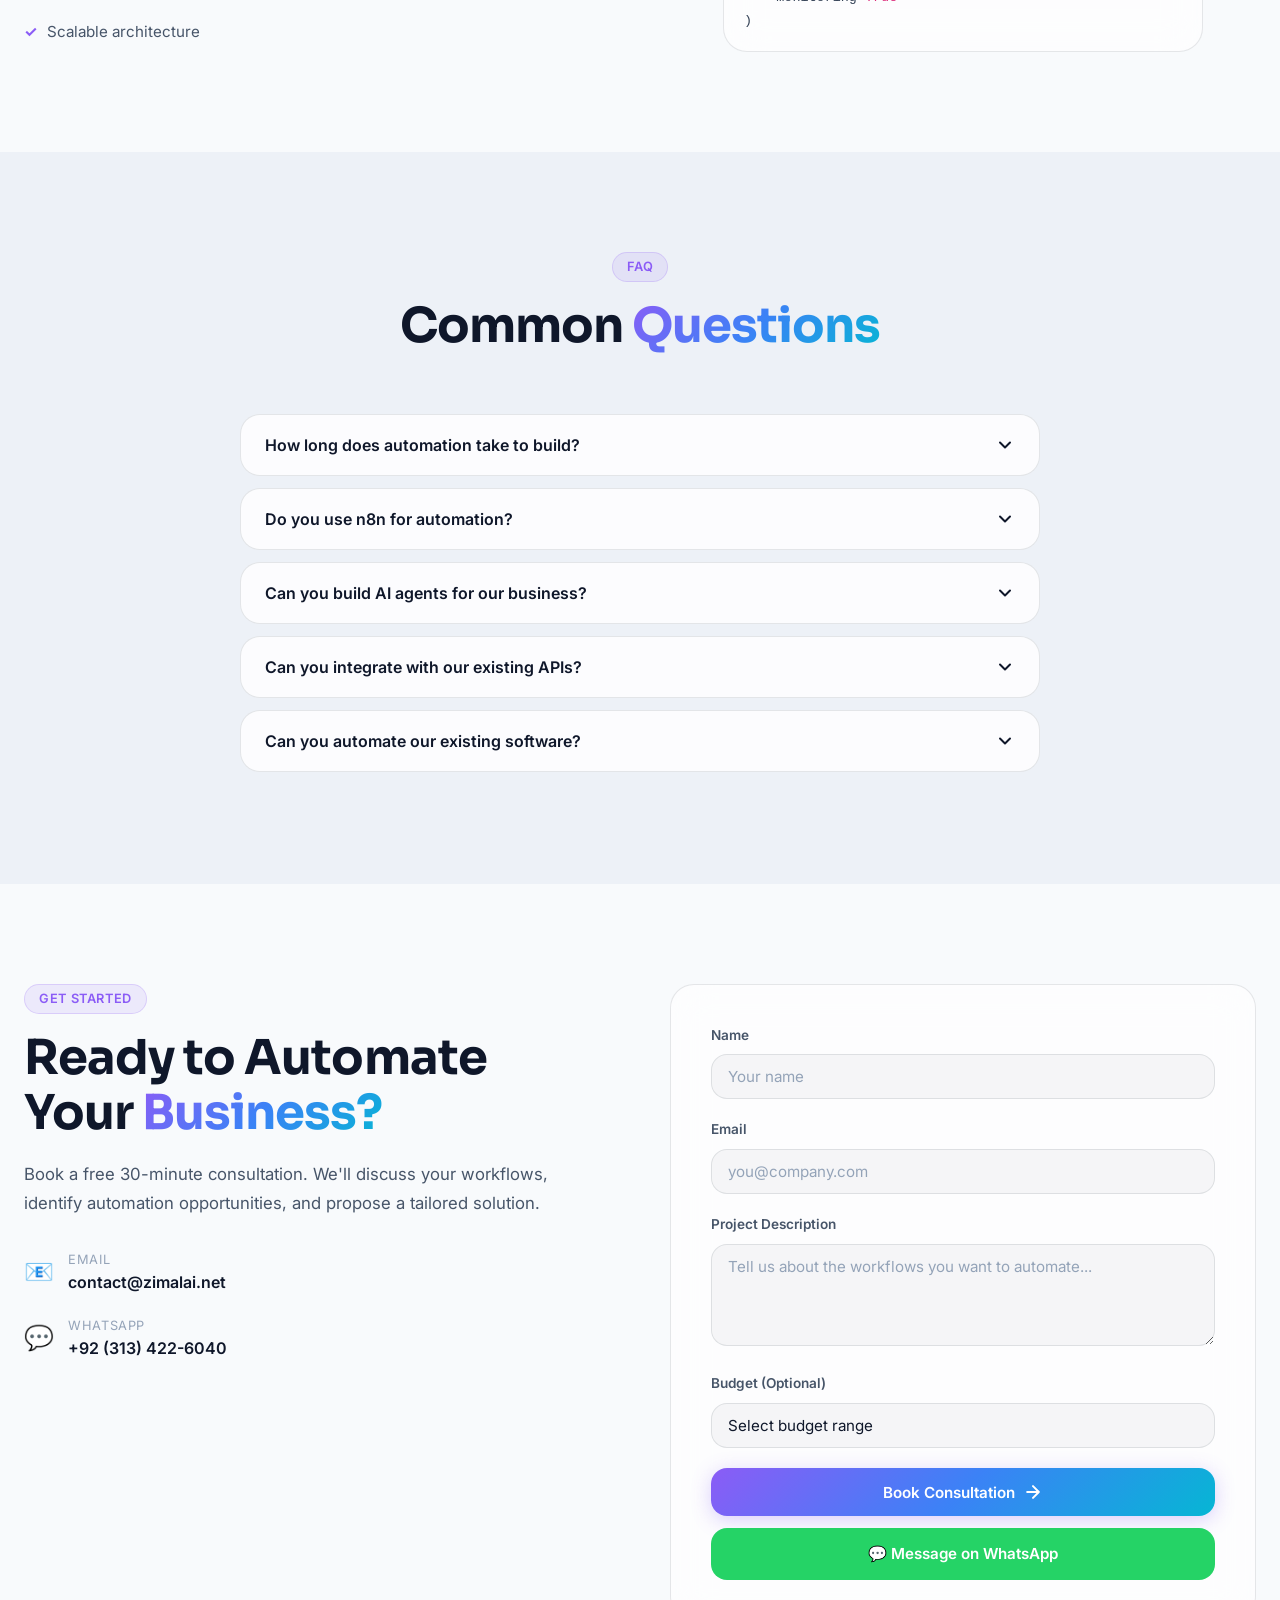
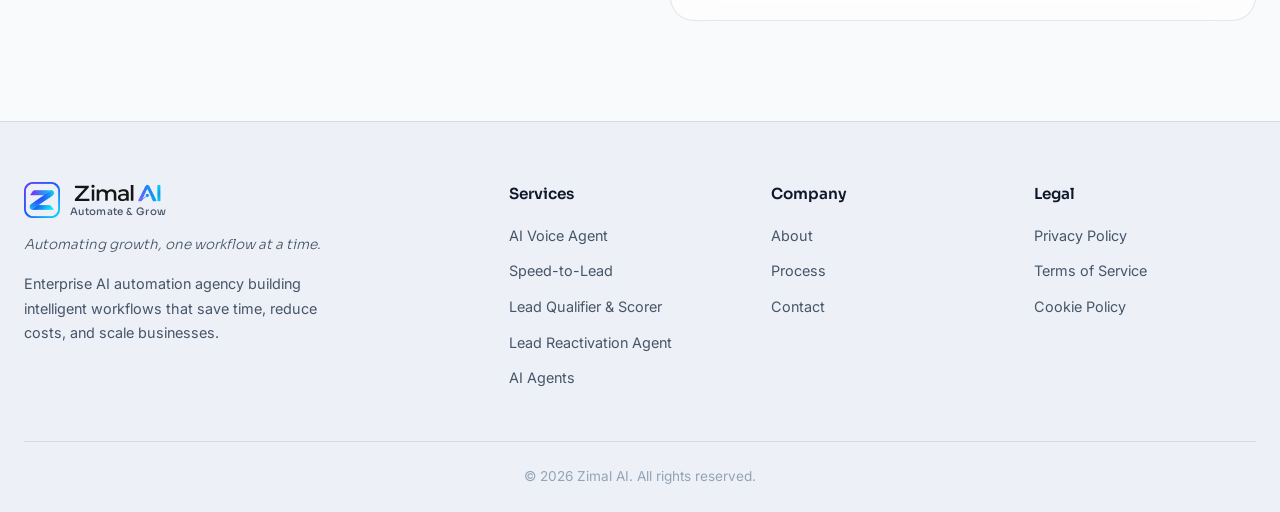
==== commit a086dac1: "Update index.html" ====
--- a/index.html
+++ b/index.html
@@ -20,8 +20,7 @@
     <title>Zimal AI — Enterprise AI Automation Agency</title>
     <link rel="preconnect" href="https://fonts.googleapis.com">
     <link rel="preconnect" href="https://fonts.gstatic.com" crossorigin>
-    <link href="https://fonts.googleapis.com/css2?family=Inter:wght@300;400;450;500;600;700;800;900&family=Sora:wght@400;500;600;700;800&display=swap" rel="stylesheet">
-    <link href="https://fonts.googleapis.com/css2?family=Inter:wght@300;400;500;600;700;800;900&family=Outfit:wght@400;500;600;700;800&display=swap" rel="stylesheet">
+    <link href="https://fonts.googleapis.com/css2?family=Inter:wght@300;400;450;500;600;700;800;900&family=Sora:wght@400;500;600;700;800&family=Outfit:wght@400;500;600;700;800&display=swap" rel="stylesheet">
     <link rel="stylesheet" href="css/style.css">
     <link rel="icon" type="image/png" href="img/favicon.png?v=3">
 </head>
@@ -632,4 +631,4 @@
 
     <script src="js/main.js"></script>
 </body>
-</html>+</html>
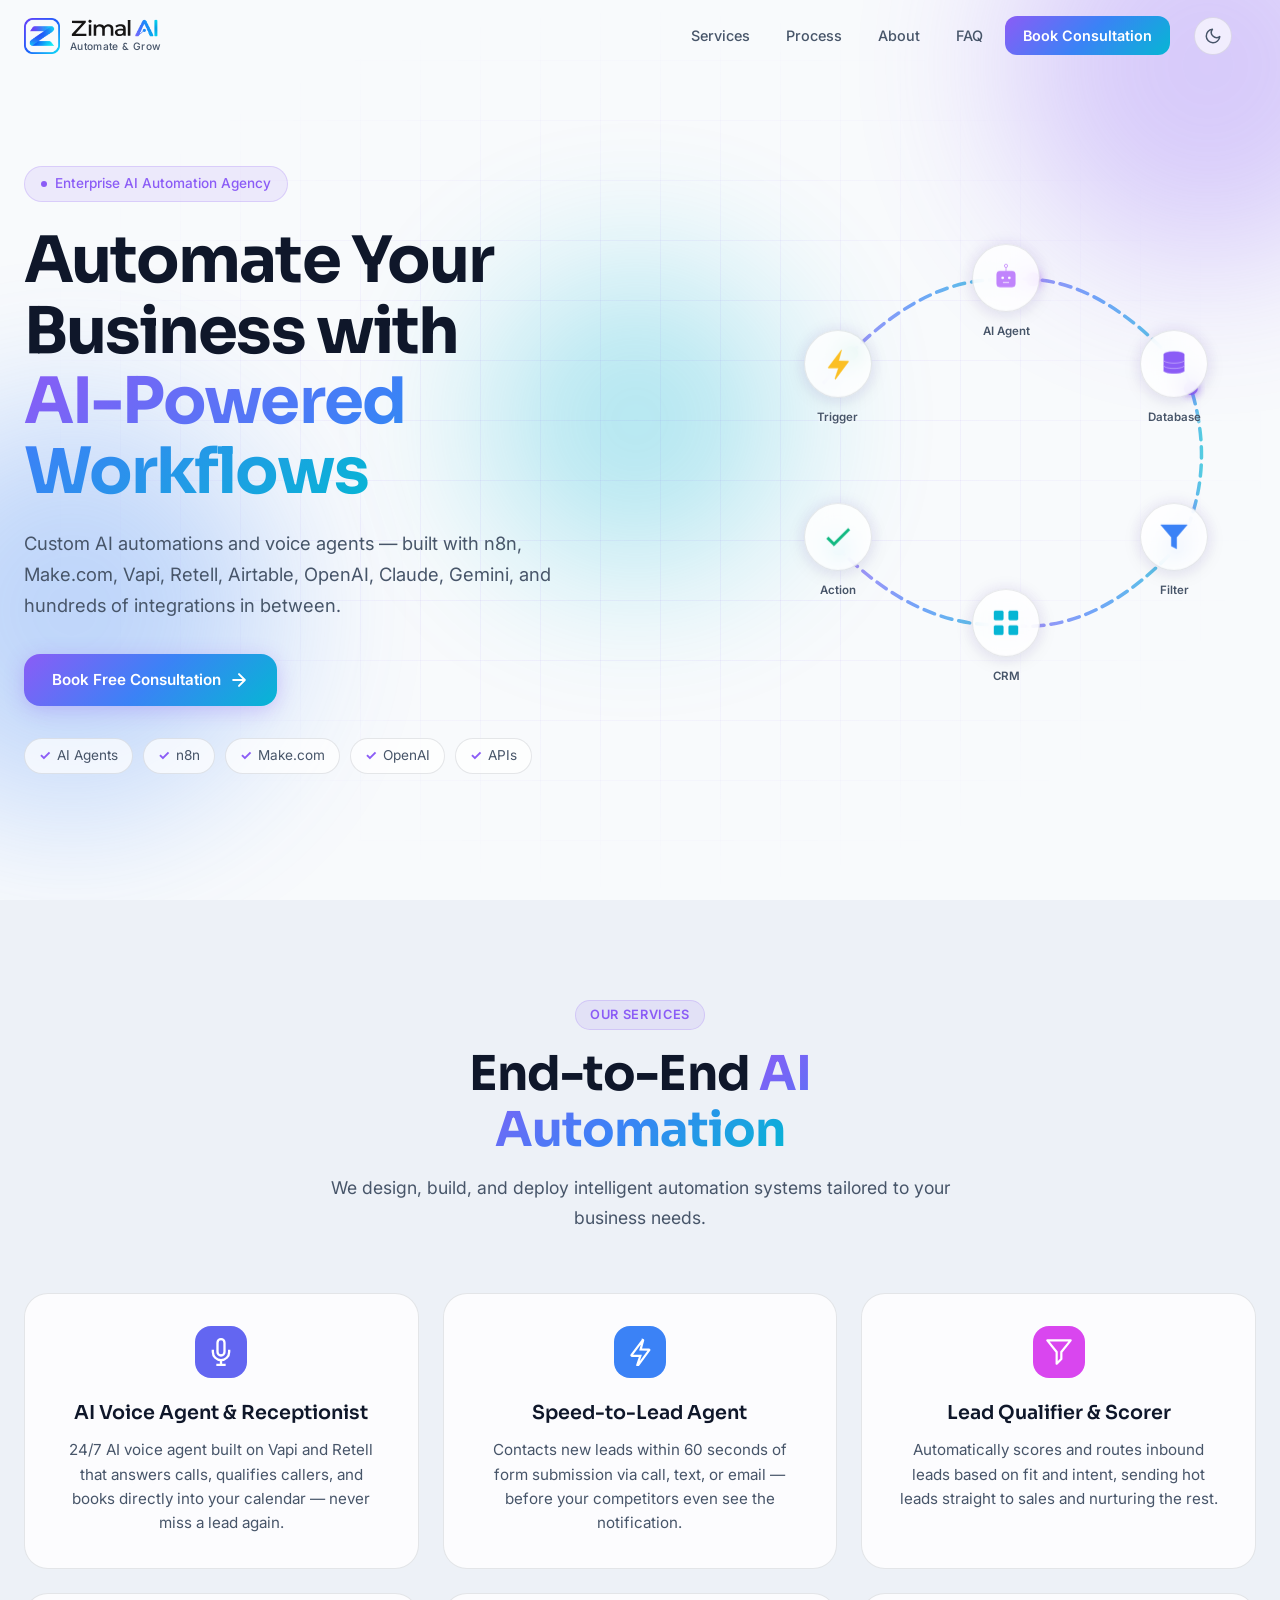
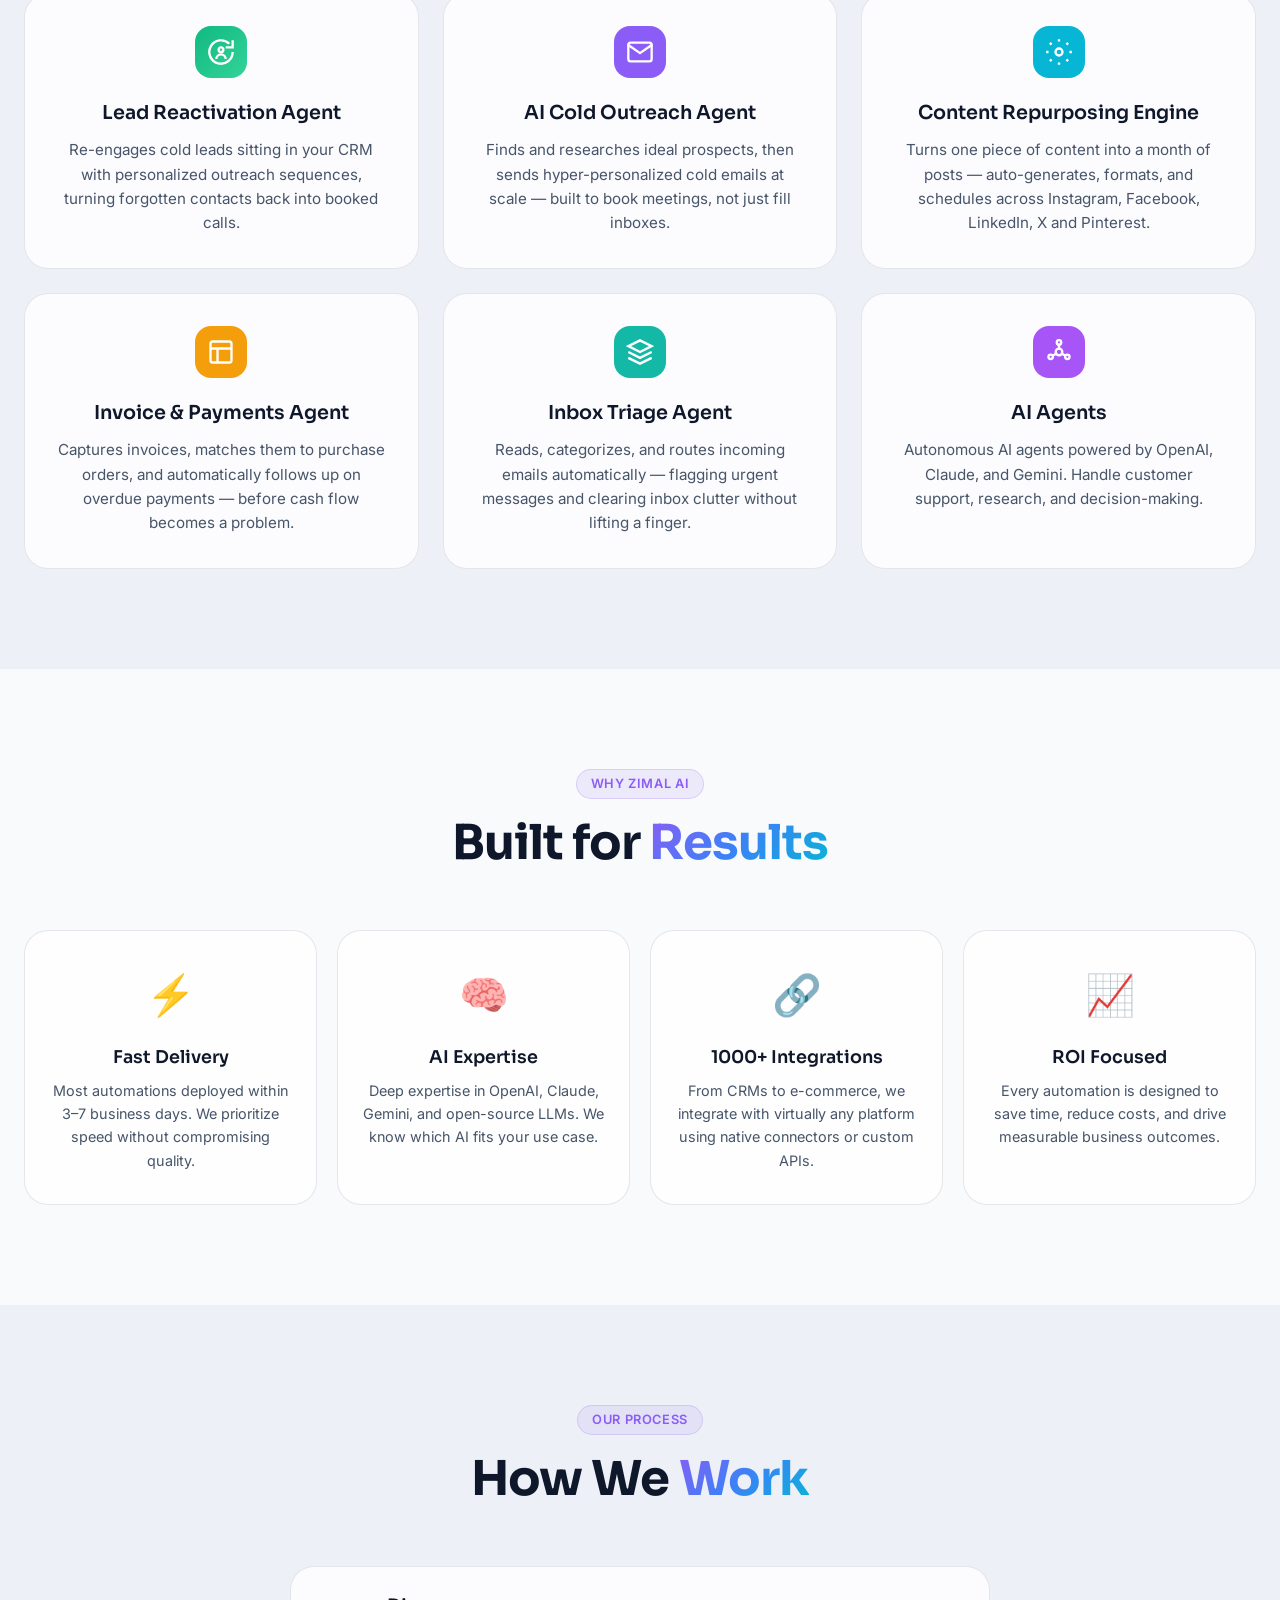
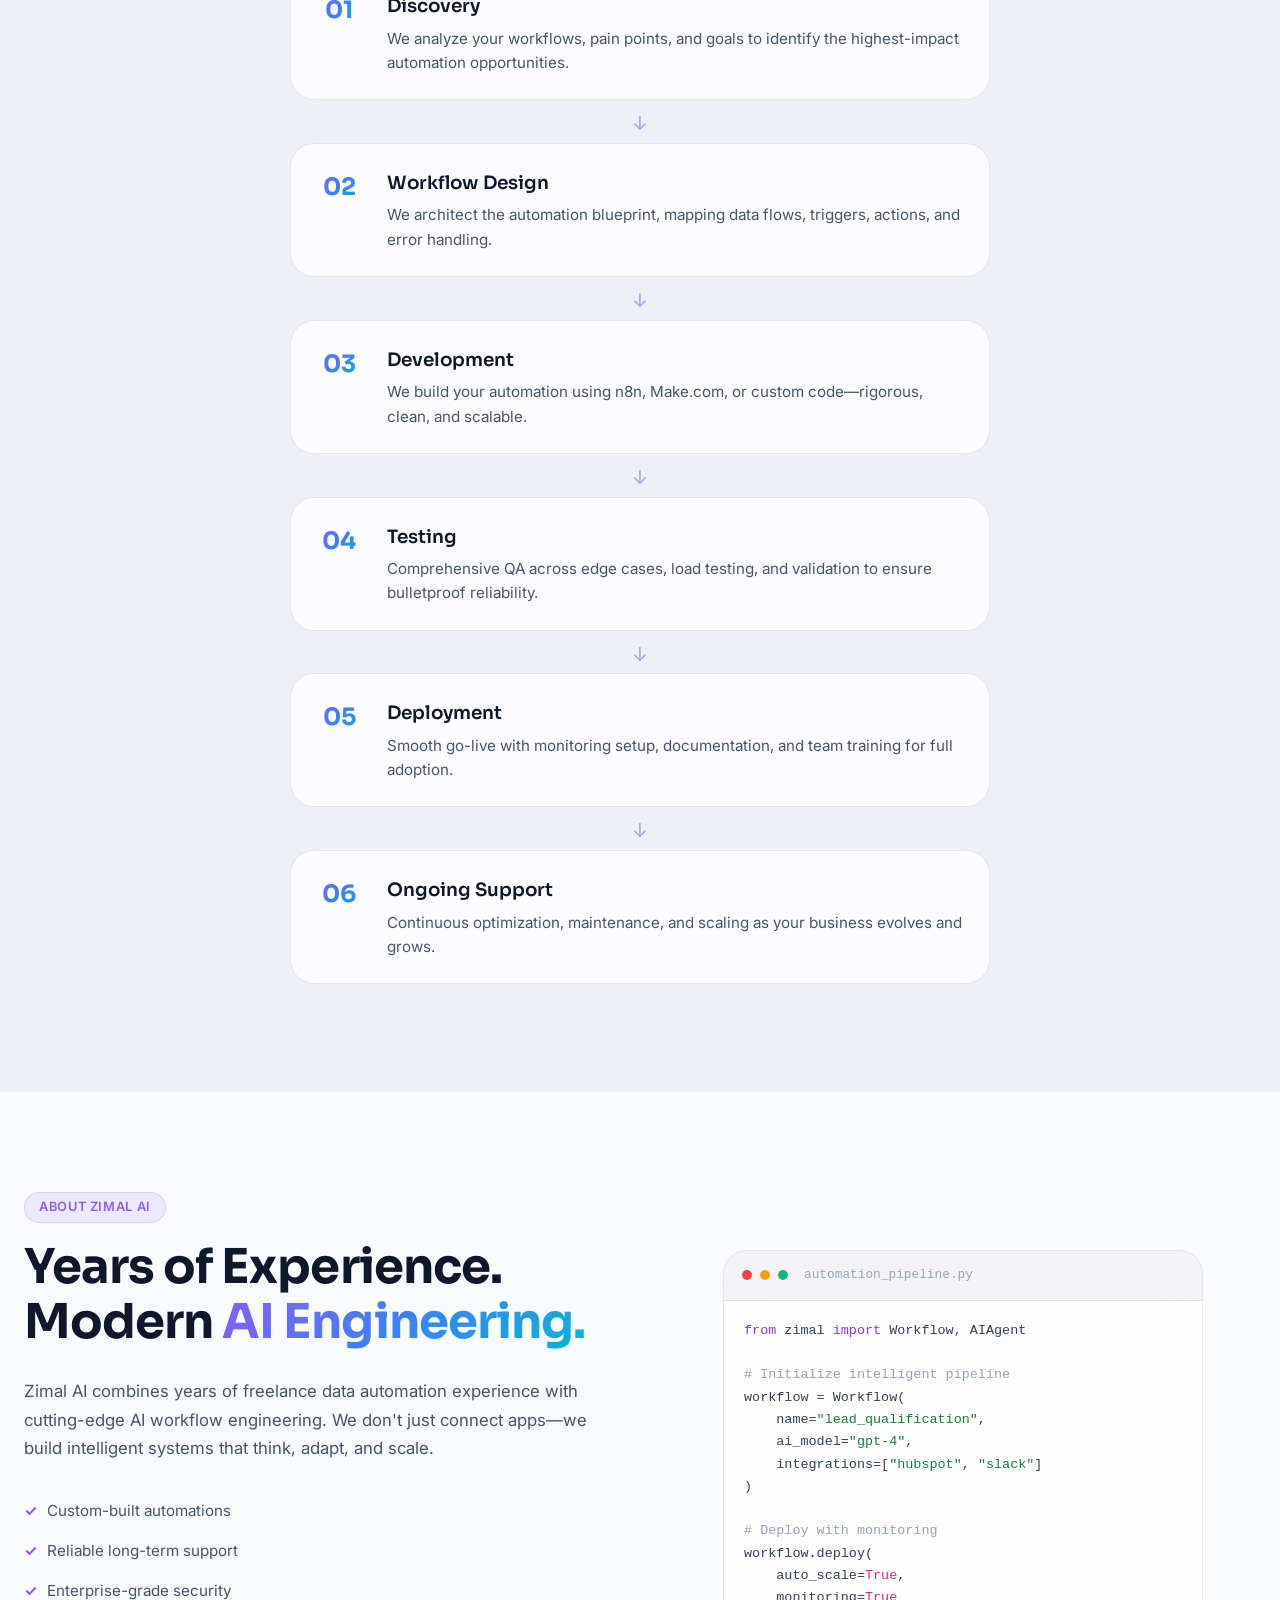
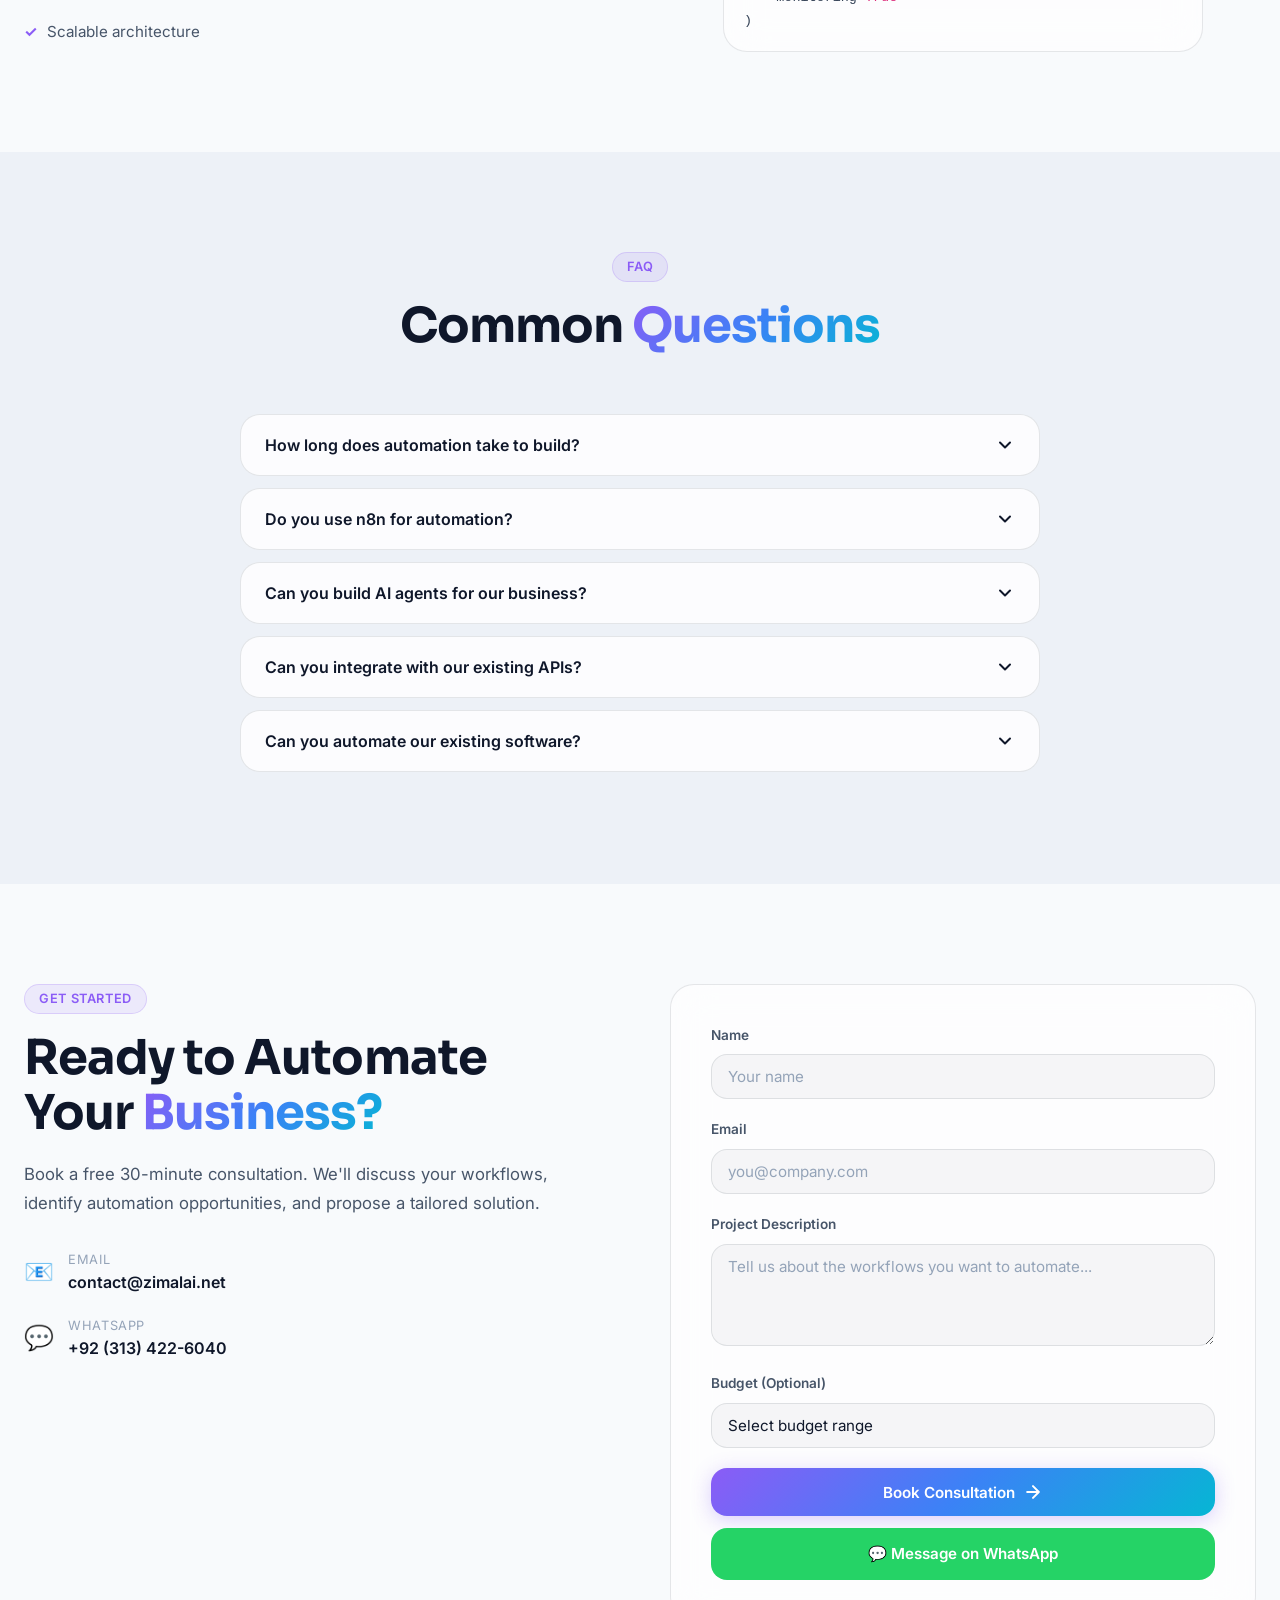
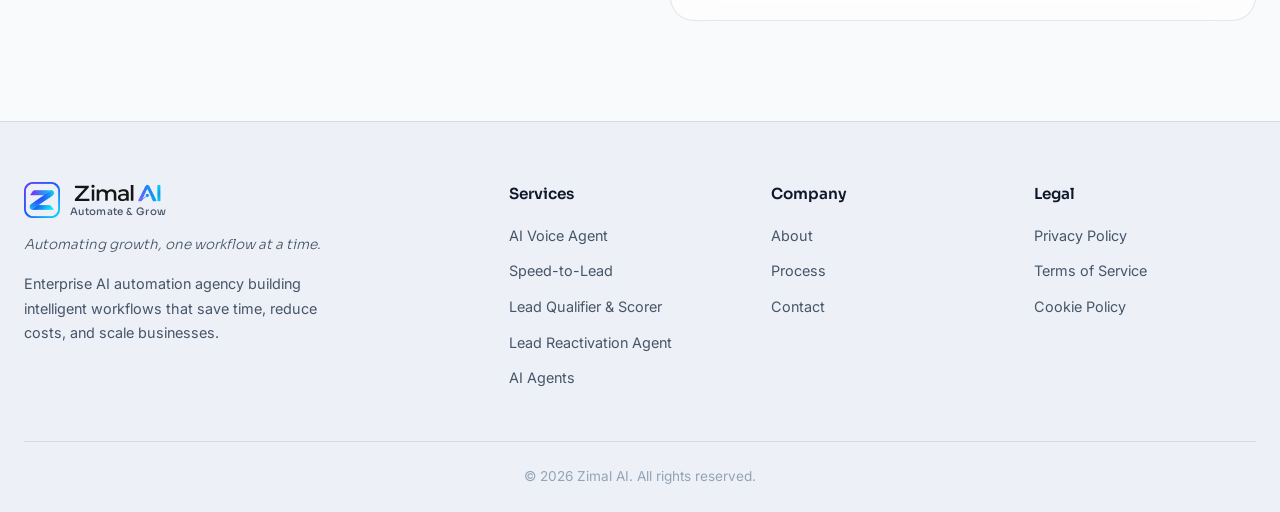
==== commit af21bb32: "Update index.html" ====
--- a/index.html
+++ b/index.html
@@ -535,7 +535,21 @@
                     </div>
                 </div>
                 <div class="contact-form-wrapper" data-animate="fade-left">
-                    <form class="contact-form glass" id="contactForm">
+                    <form
+                        class="contact-form glass"
+                        id="contactForm"
+                        action="/api/contact"
+                        method="POST"
+                    >
+                        <div style="position:absolute;left:-10000px;width:1px;height:1px;overflow:hidden;"
+                             aria-hidden="true">
+                            <label for="website">Leave this field empty</label>
+                            <input type="text"
+                                   id="website"
+                                   name="website"
+                                   tabindex="-1"
+                                   autocomplete="off">
+                        </div>
                         <div class="form-group">
                             <label for="name">Name</label>
                             <input type="text" id="name" name="name" placeholder="Your name" required>
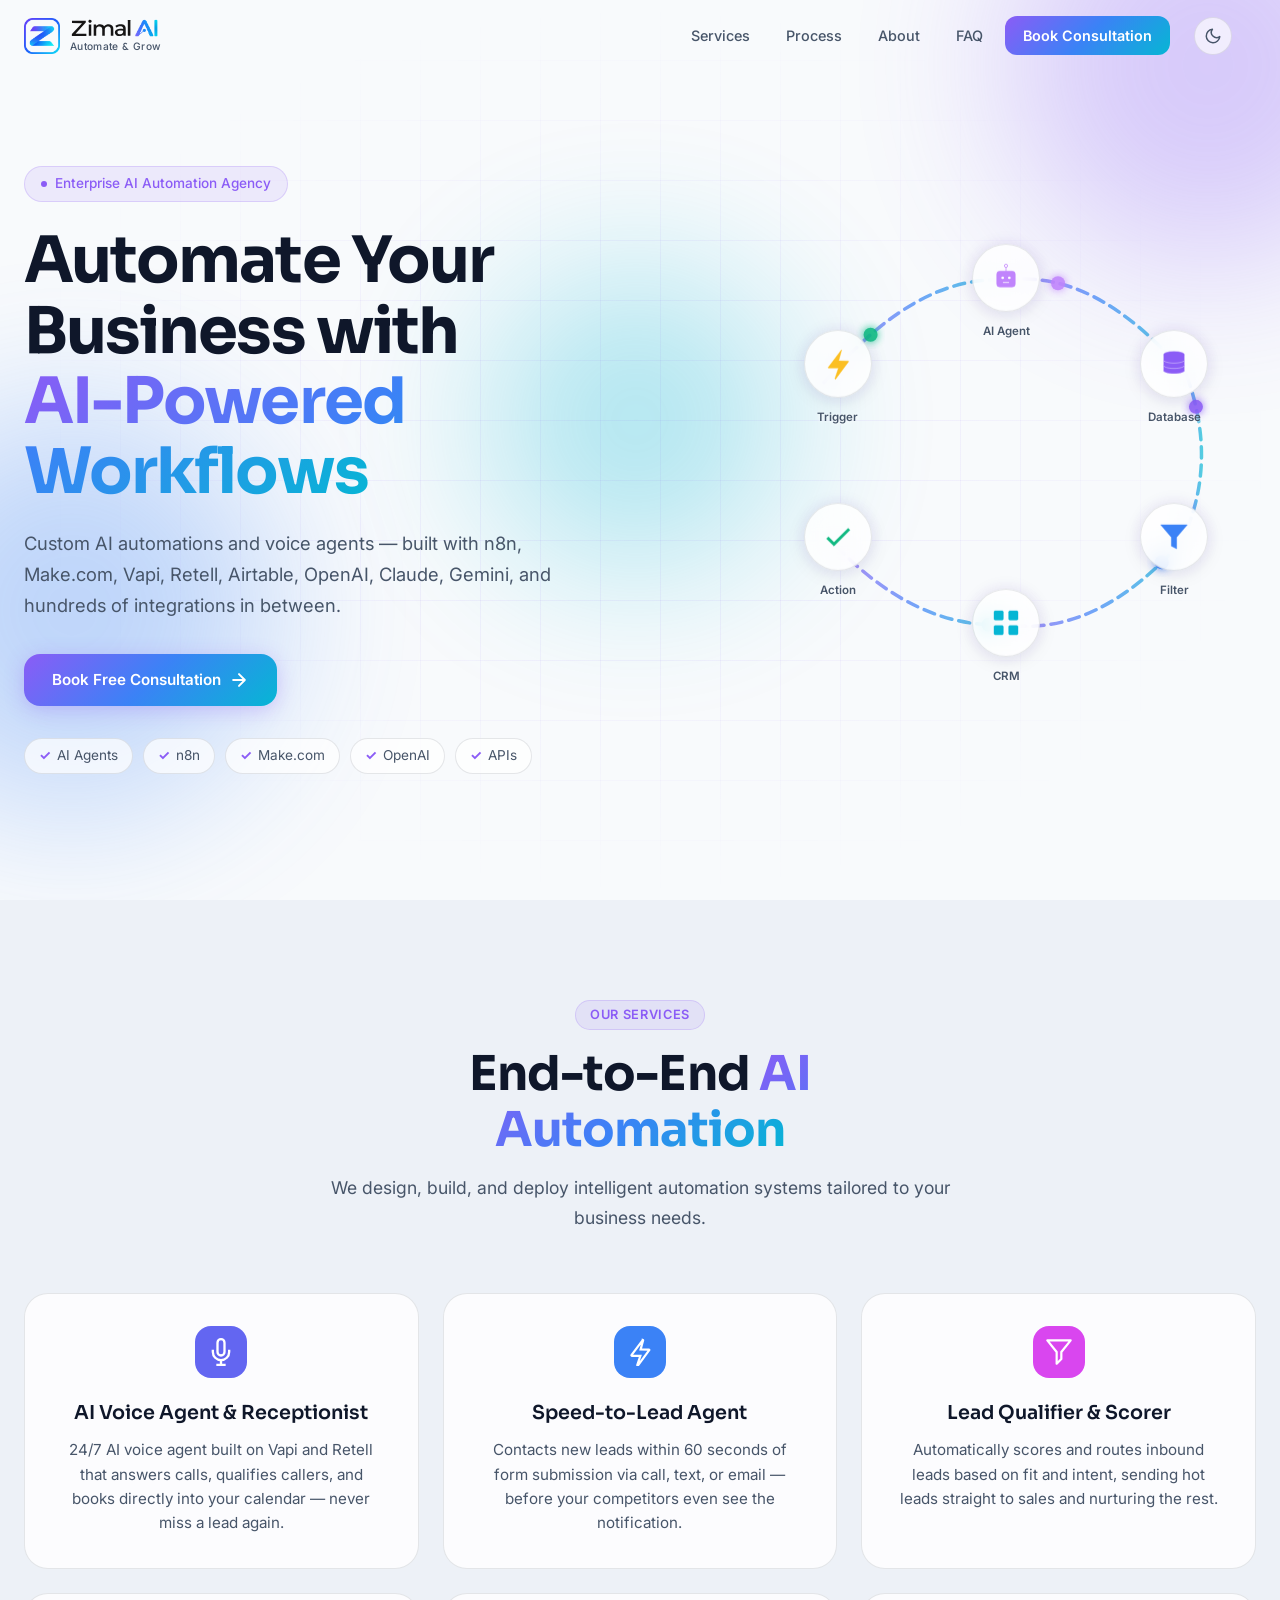
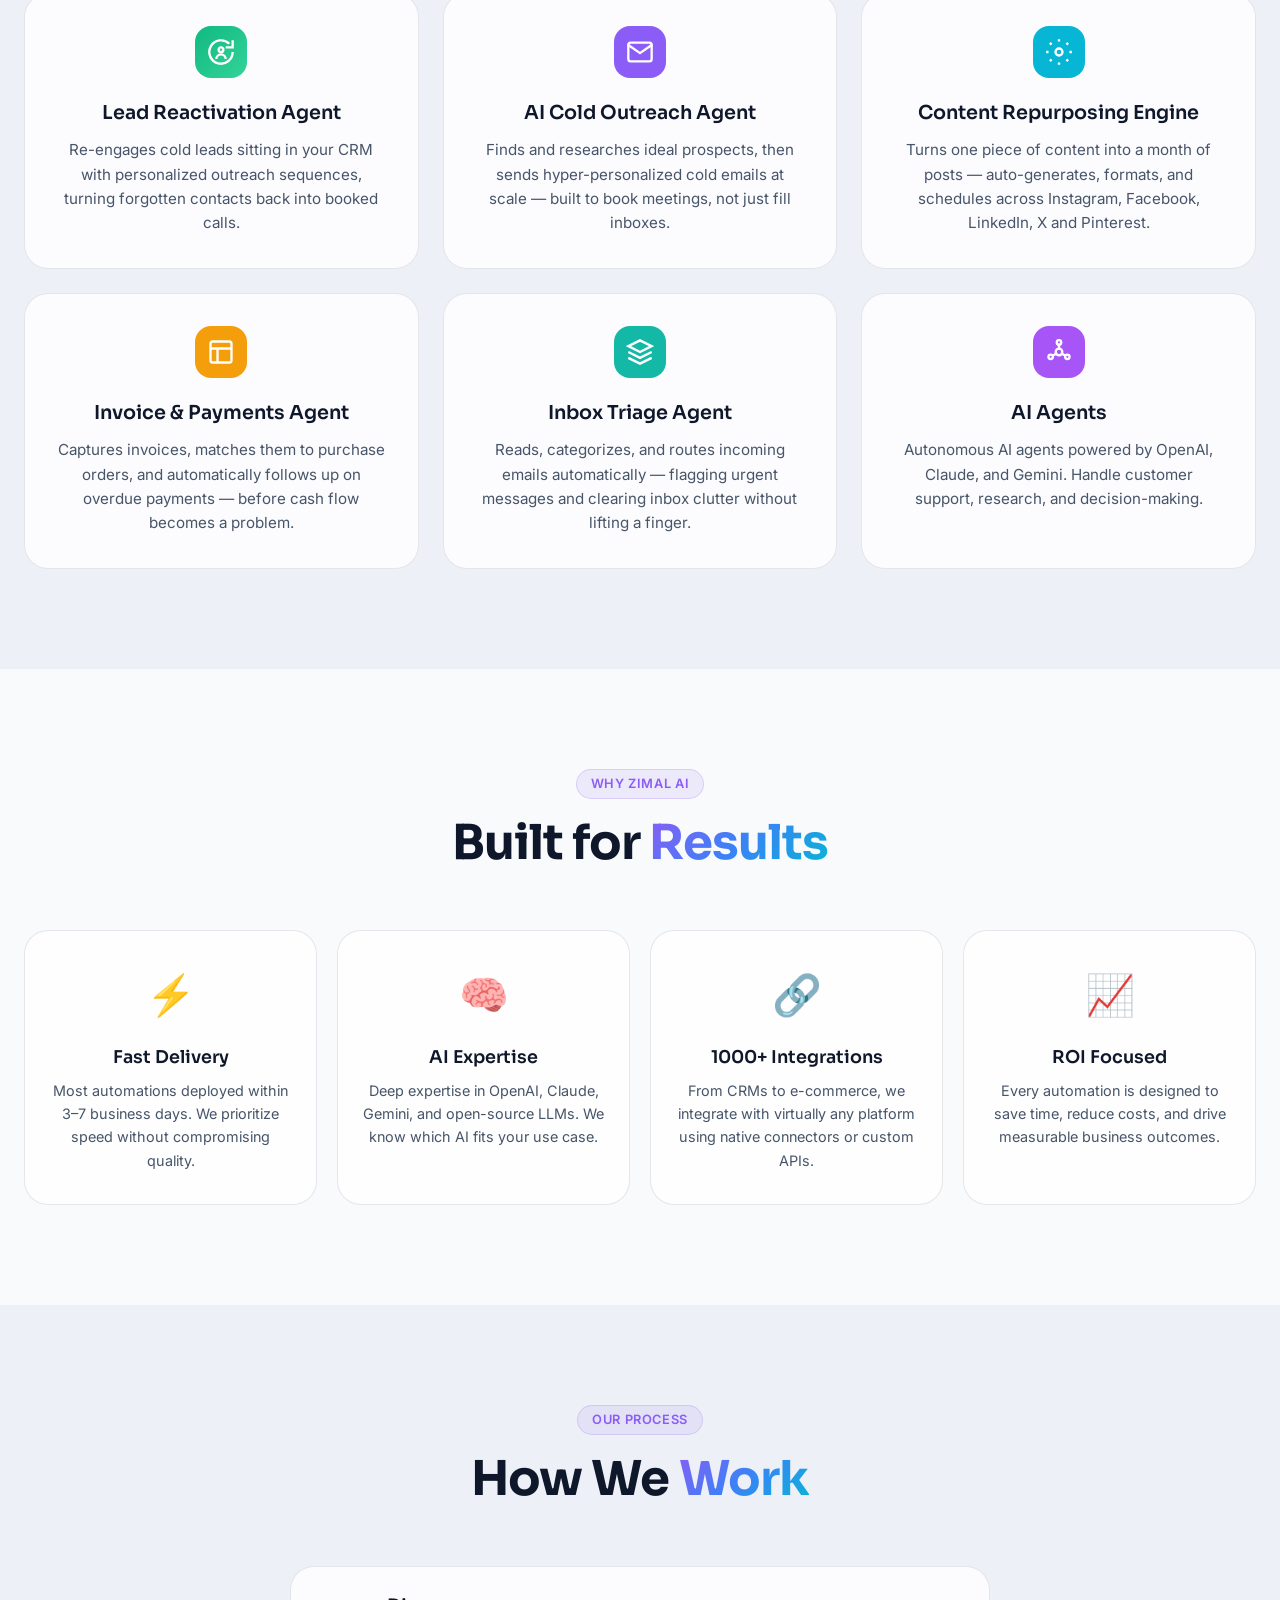
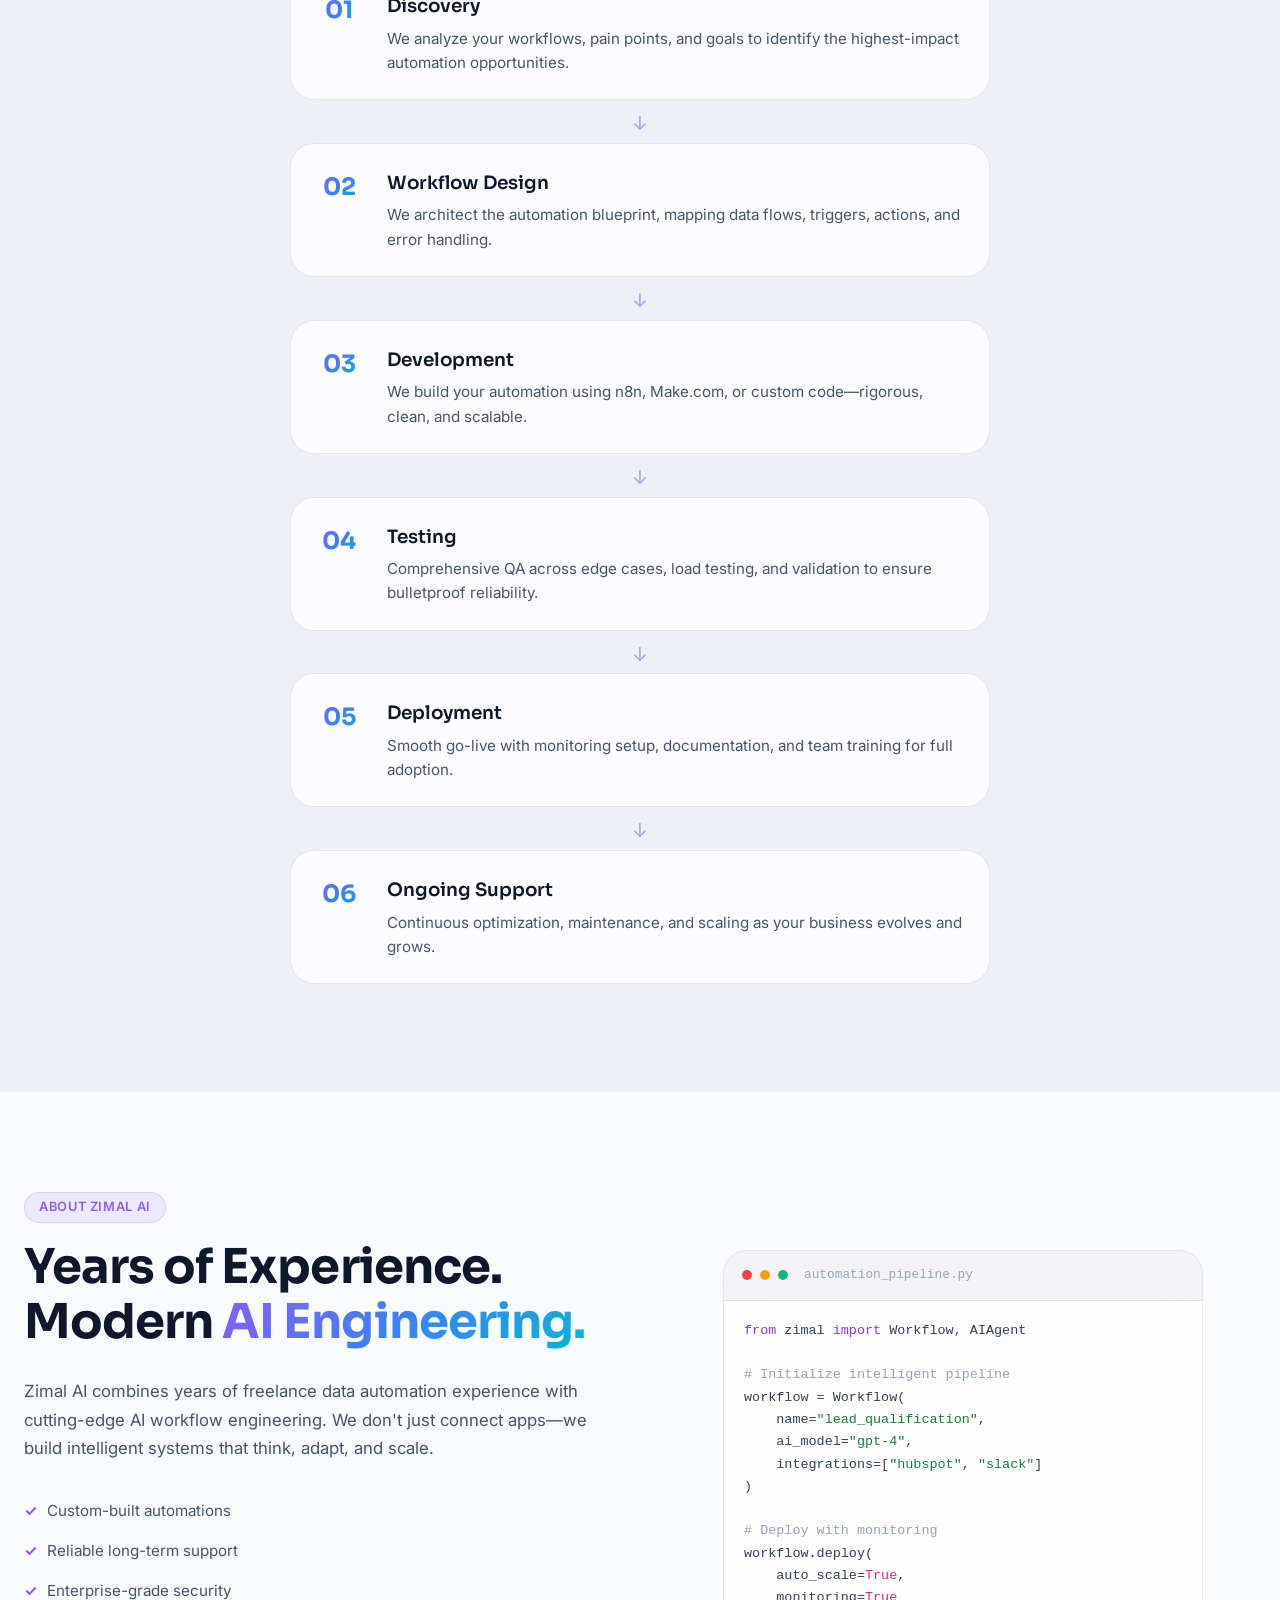
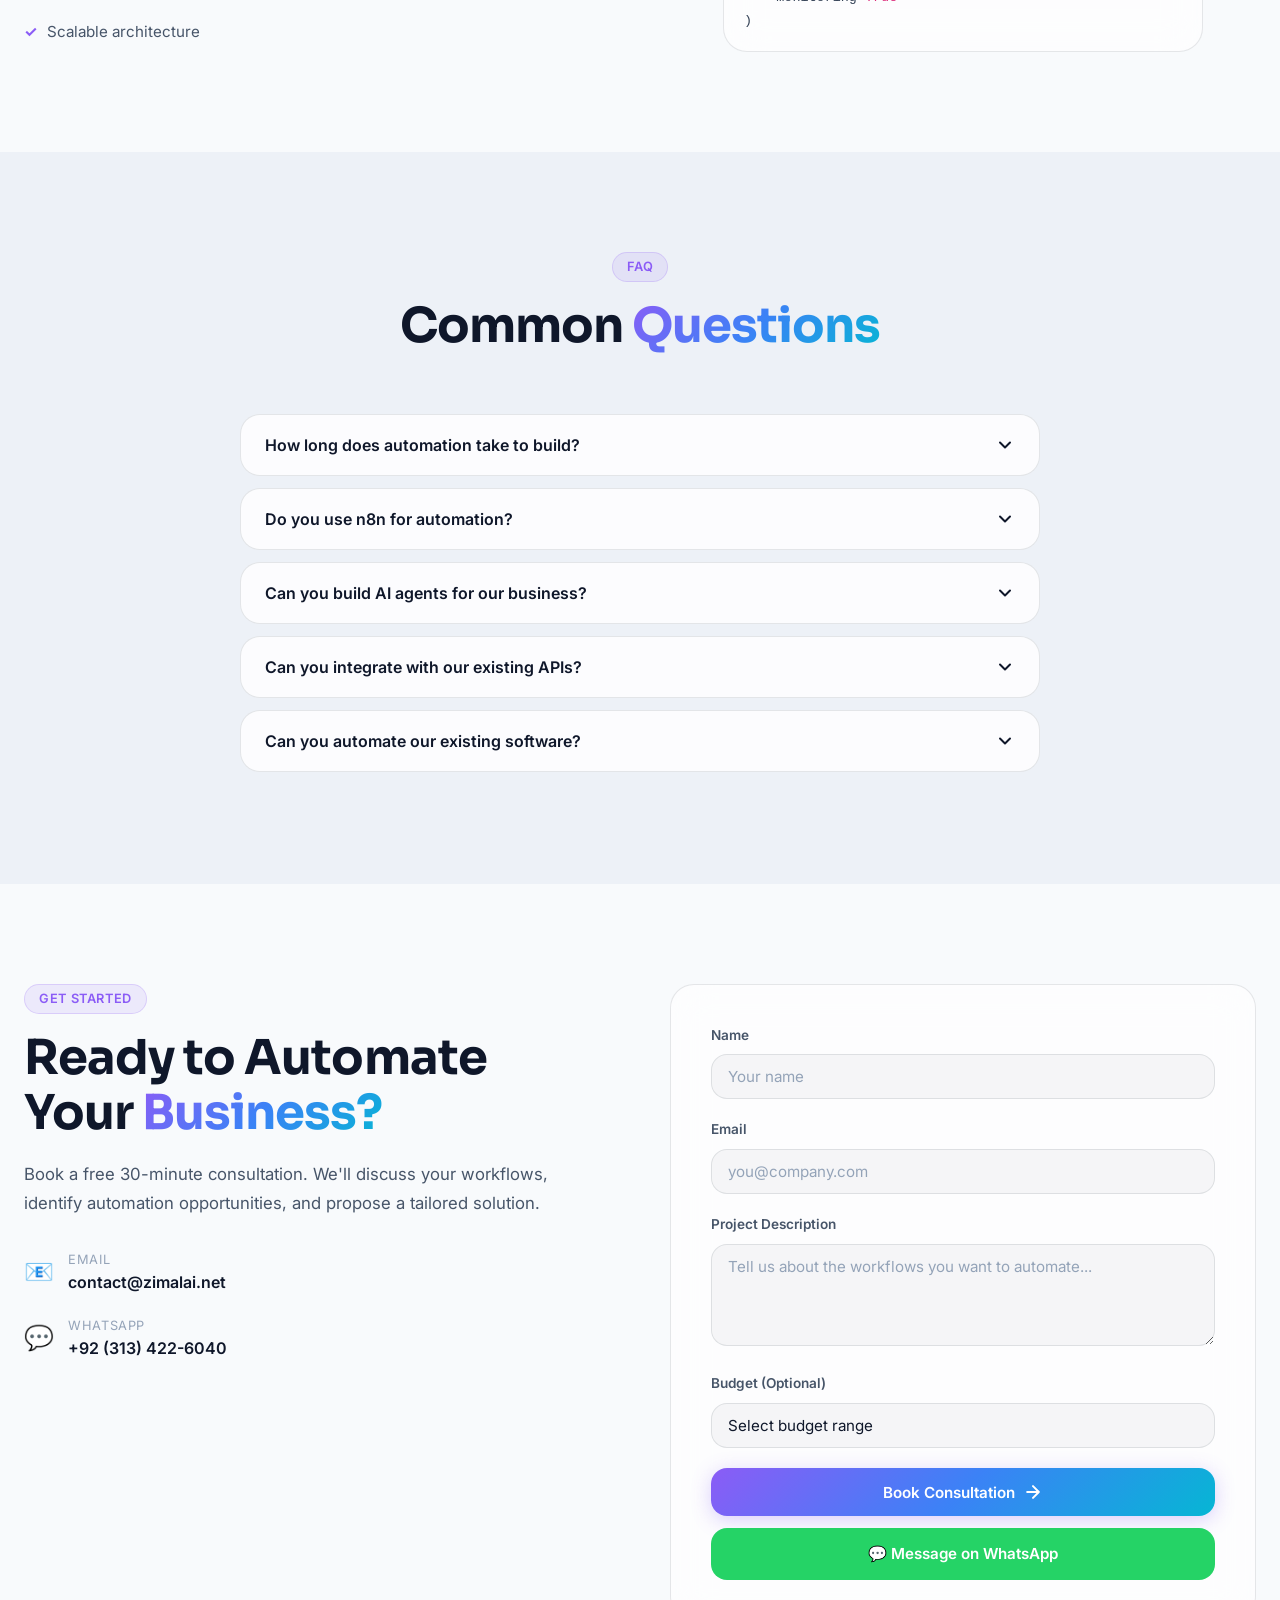
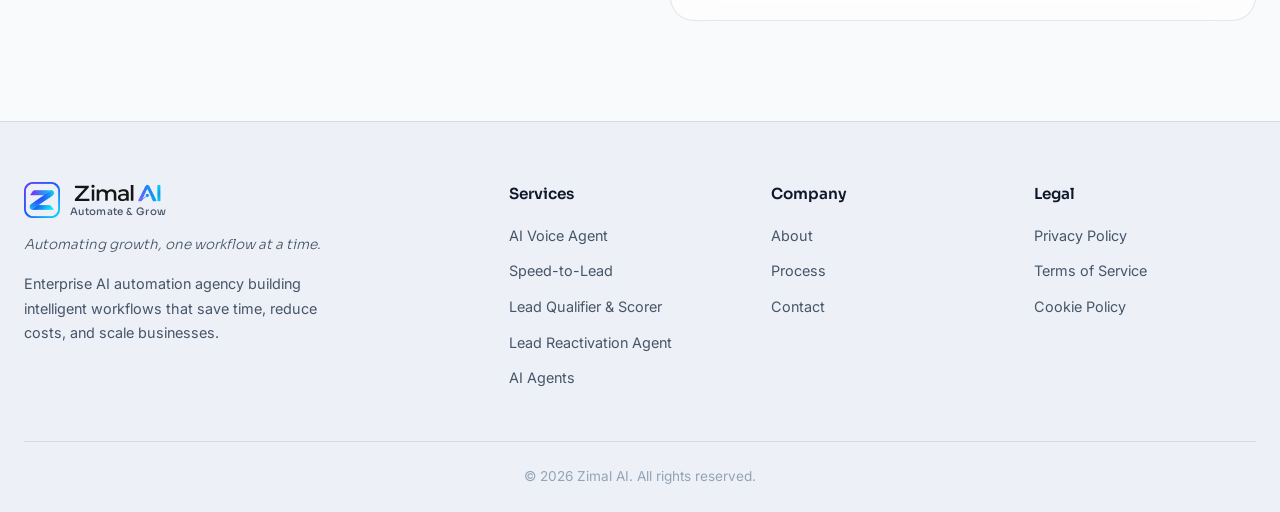
==== commit d82852ea: "Update index.html" ====
--- a/index.html
+++ b/index.html
@@ -566,10 +566,11 @@
                             <label for="budget">Budget (Optional)</label>
                             <select id="budget" name="budget">
                                 <option value="">Select budget range</option>
-                                <option value="1k-5k">$1,000 – $5,000</option>
-                                <option value="5k-10k">$5,000 – $10,000</option>
-                                <option value="10k-25k">$10,000 – $25,000</option>
-                                <option value="25k+">$25,000+</option>
+                                <option value="under-1k">Under $1,000</option>
+                                <option value="1k-3k">$1,000 – $3,000</option>
+                                <option value="3k-5k">$3,000 – $5,000</option>
+                                <option value="5k+">$5,000+</option>
+                                <option value="unsure">Not sure — Need an estimate</option>
                             </select>
                         </div>
                         <div class="form-actions">
